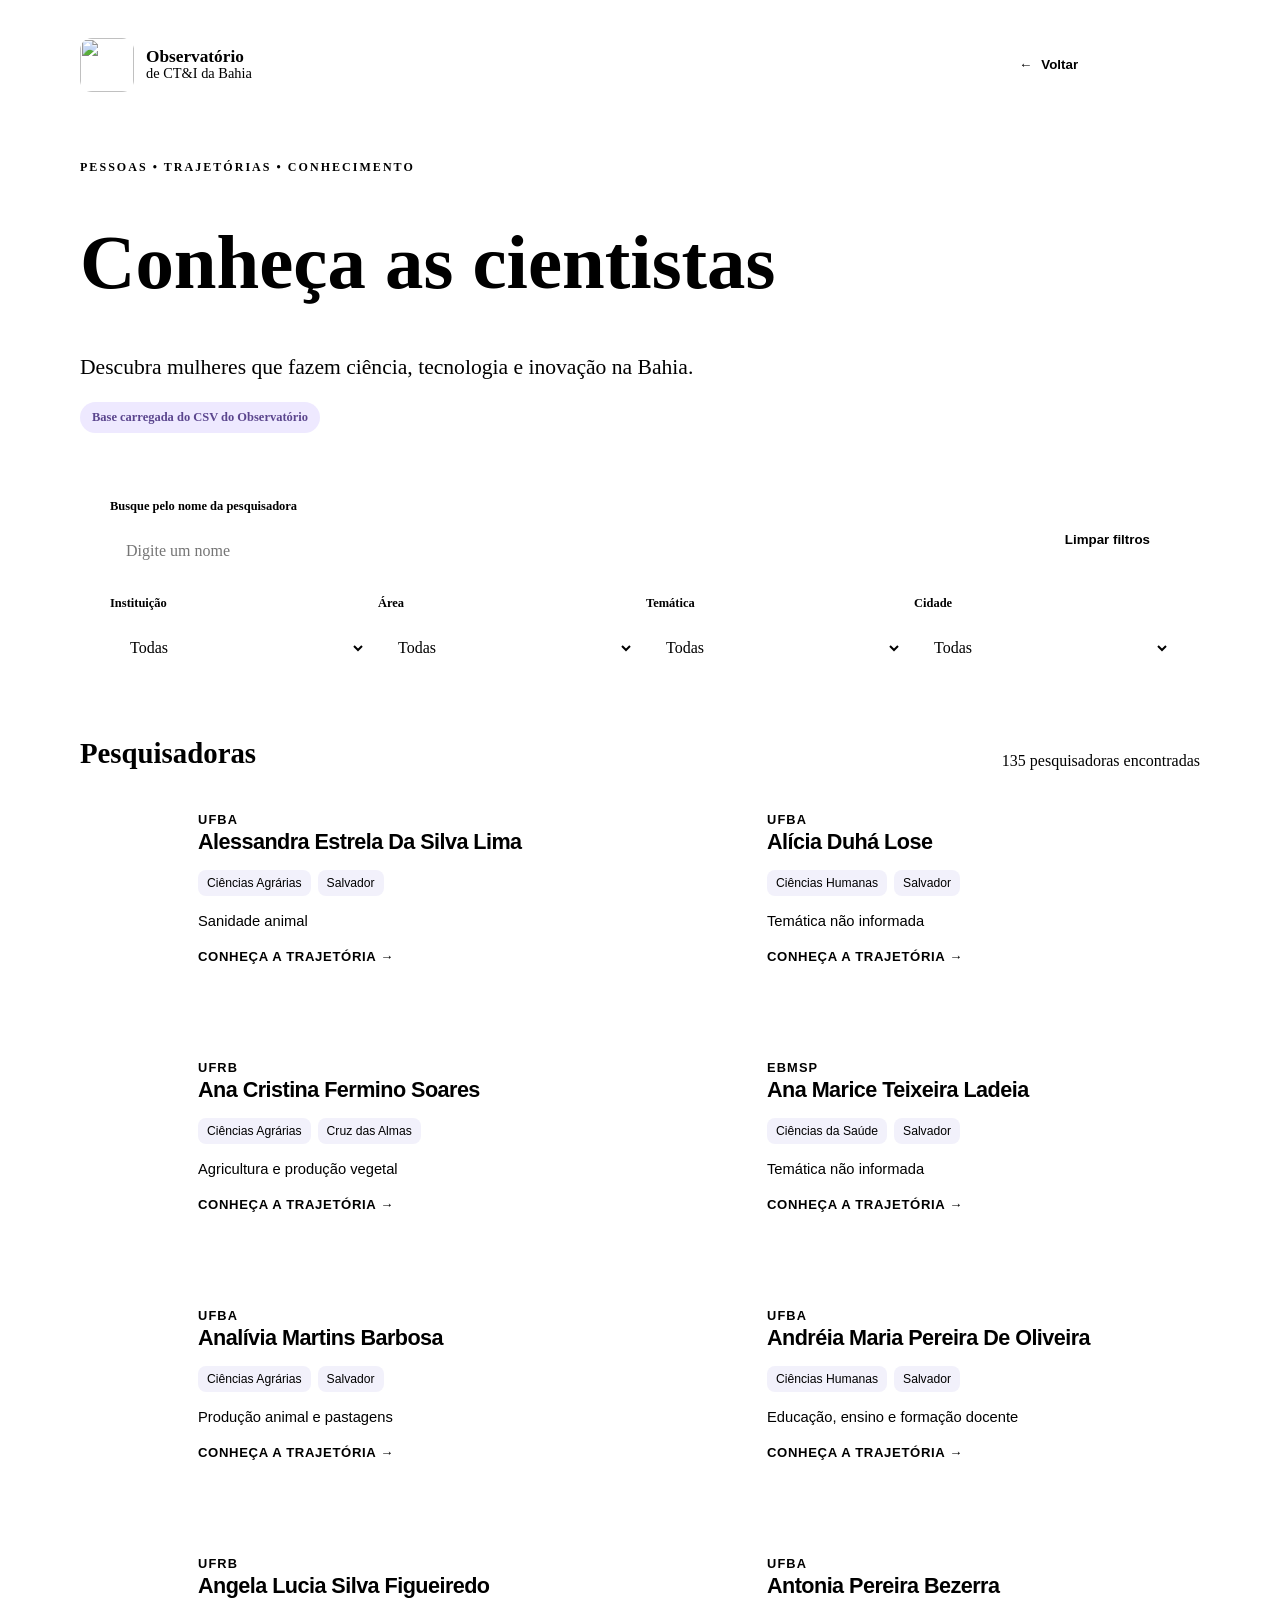
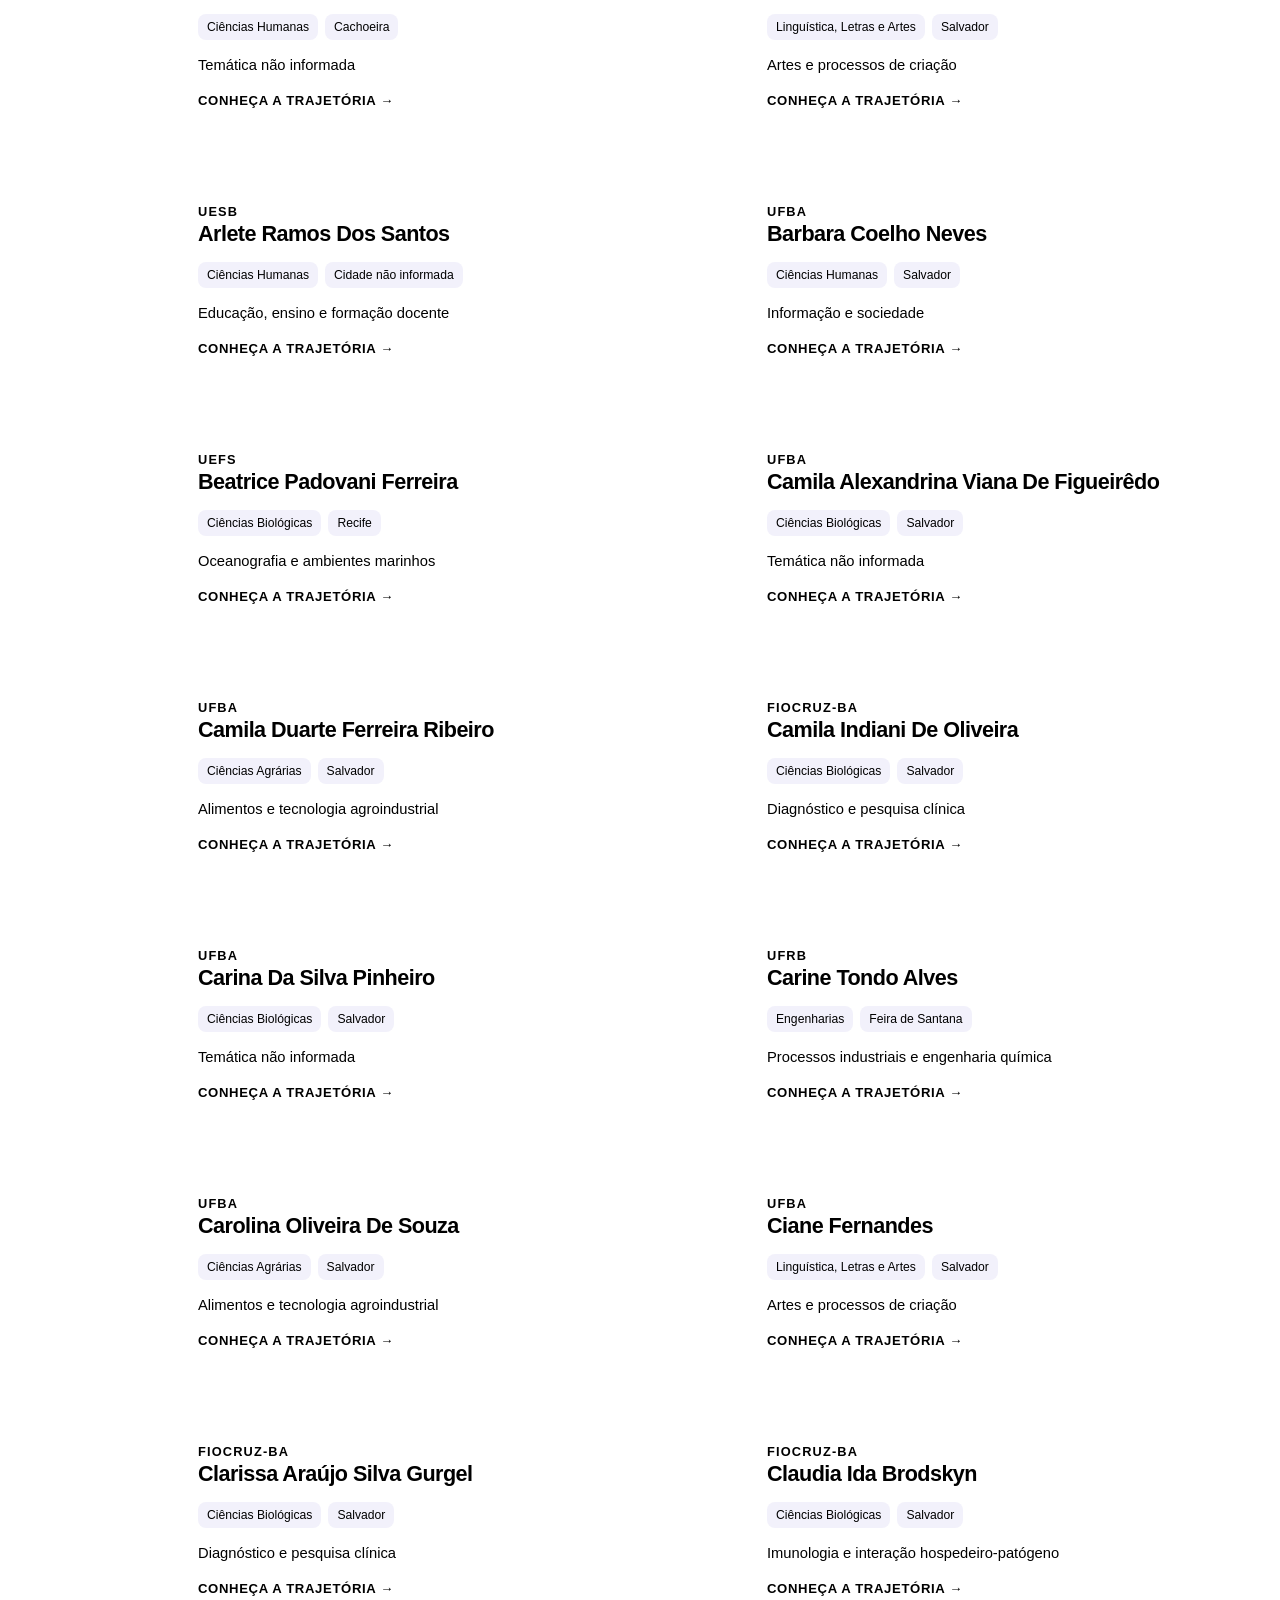
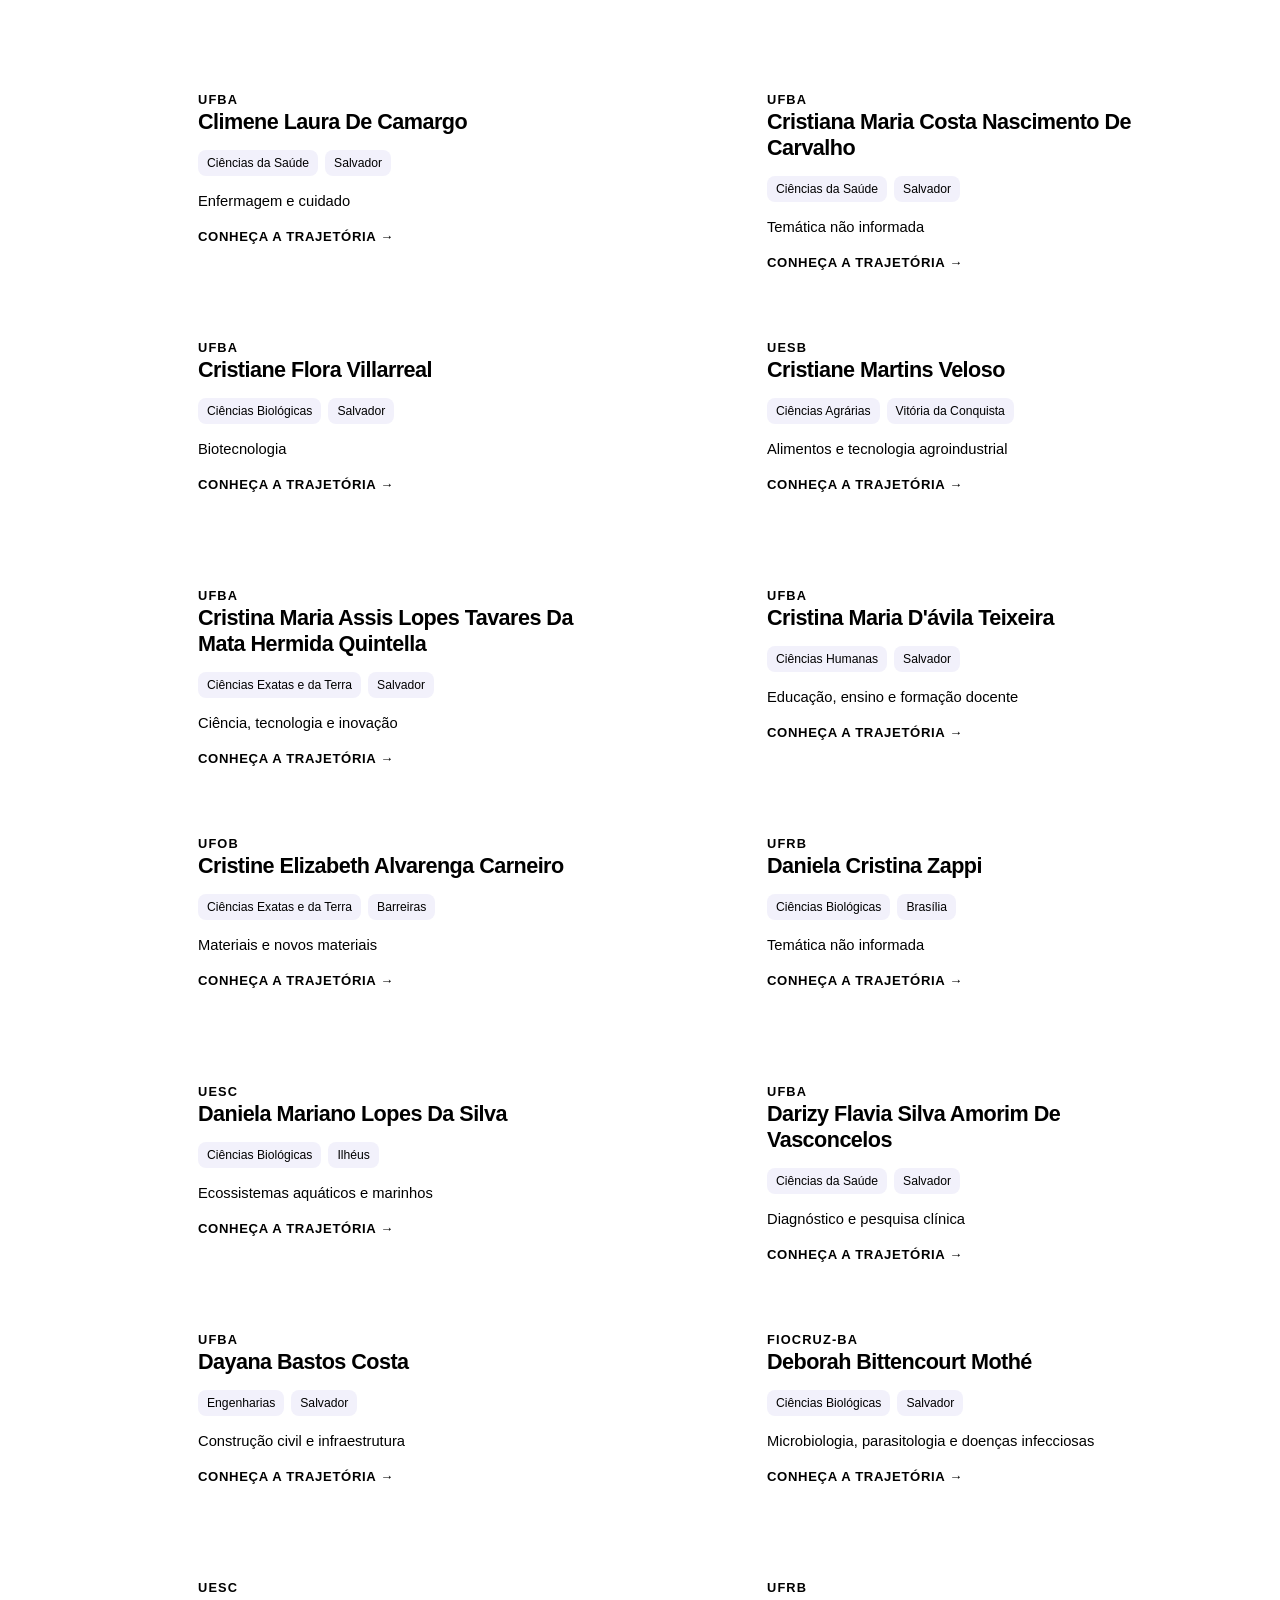
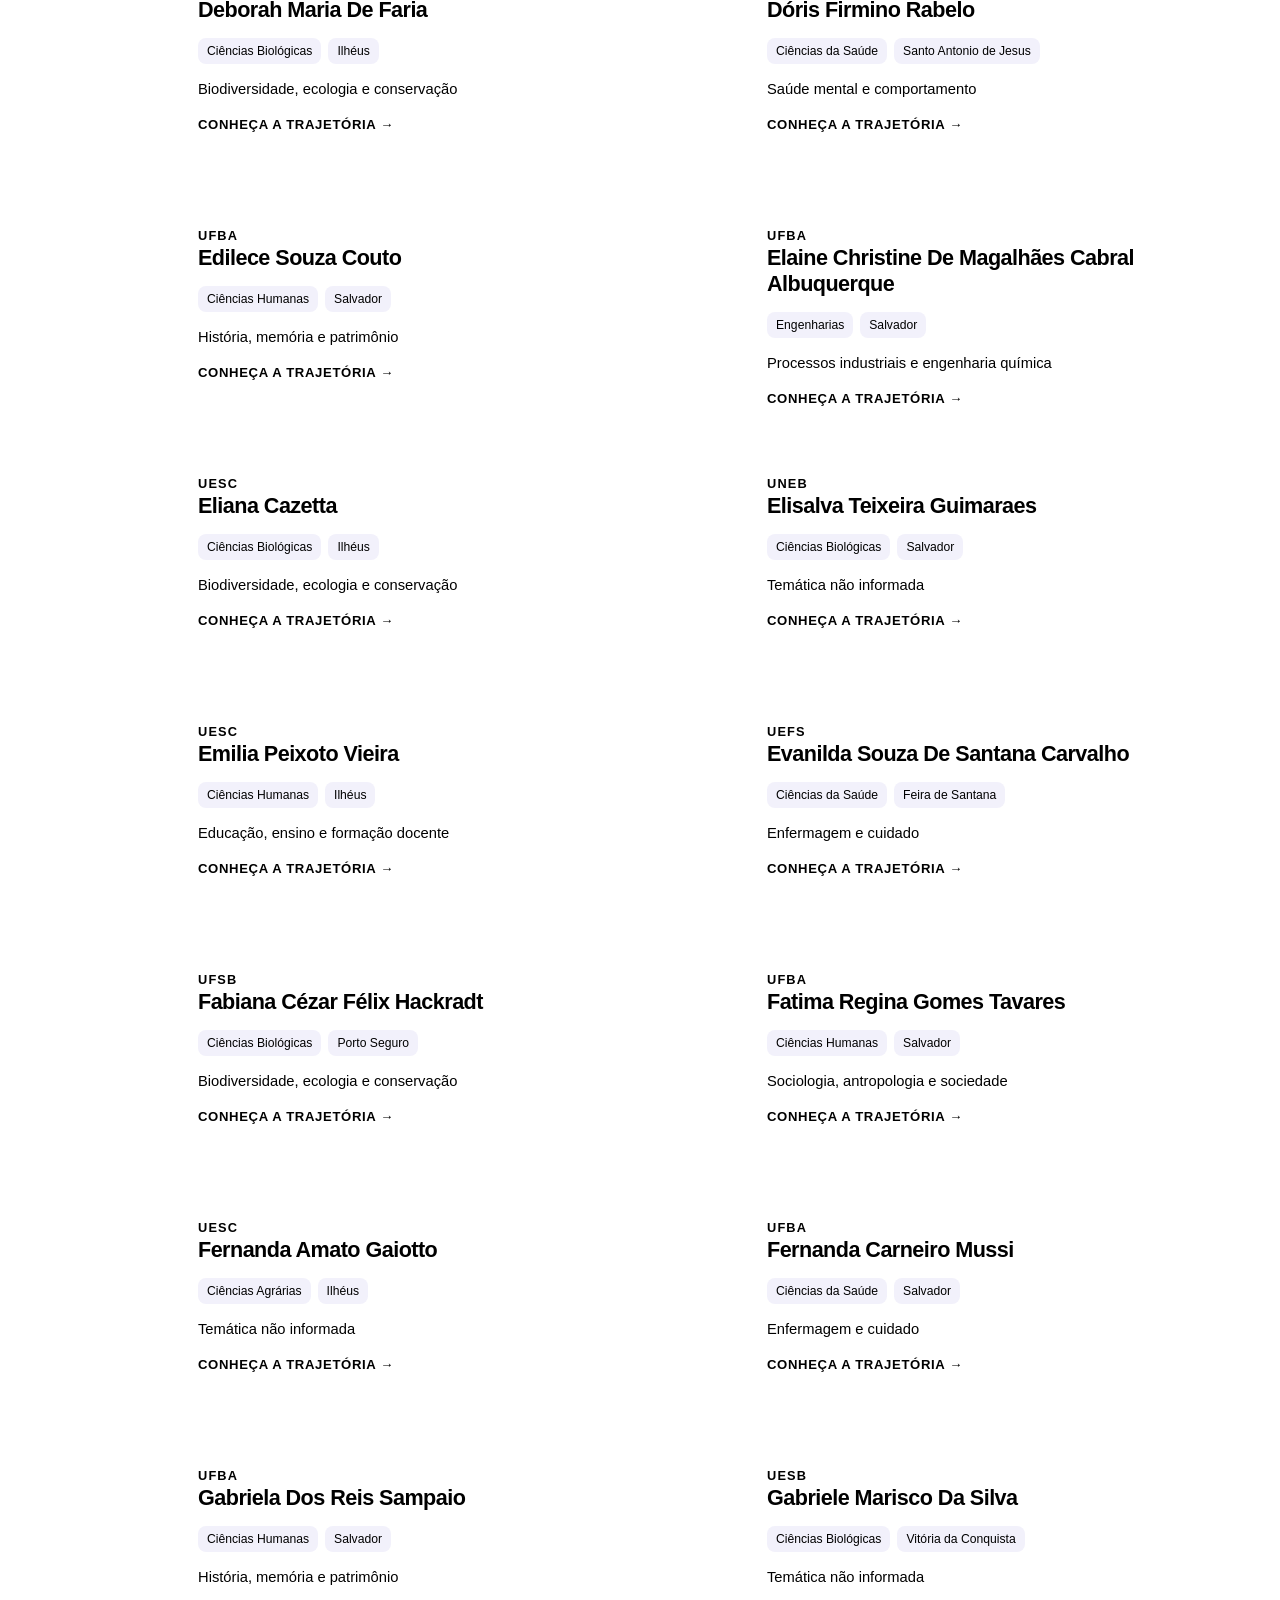
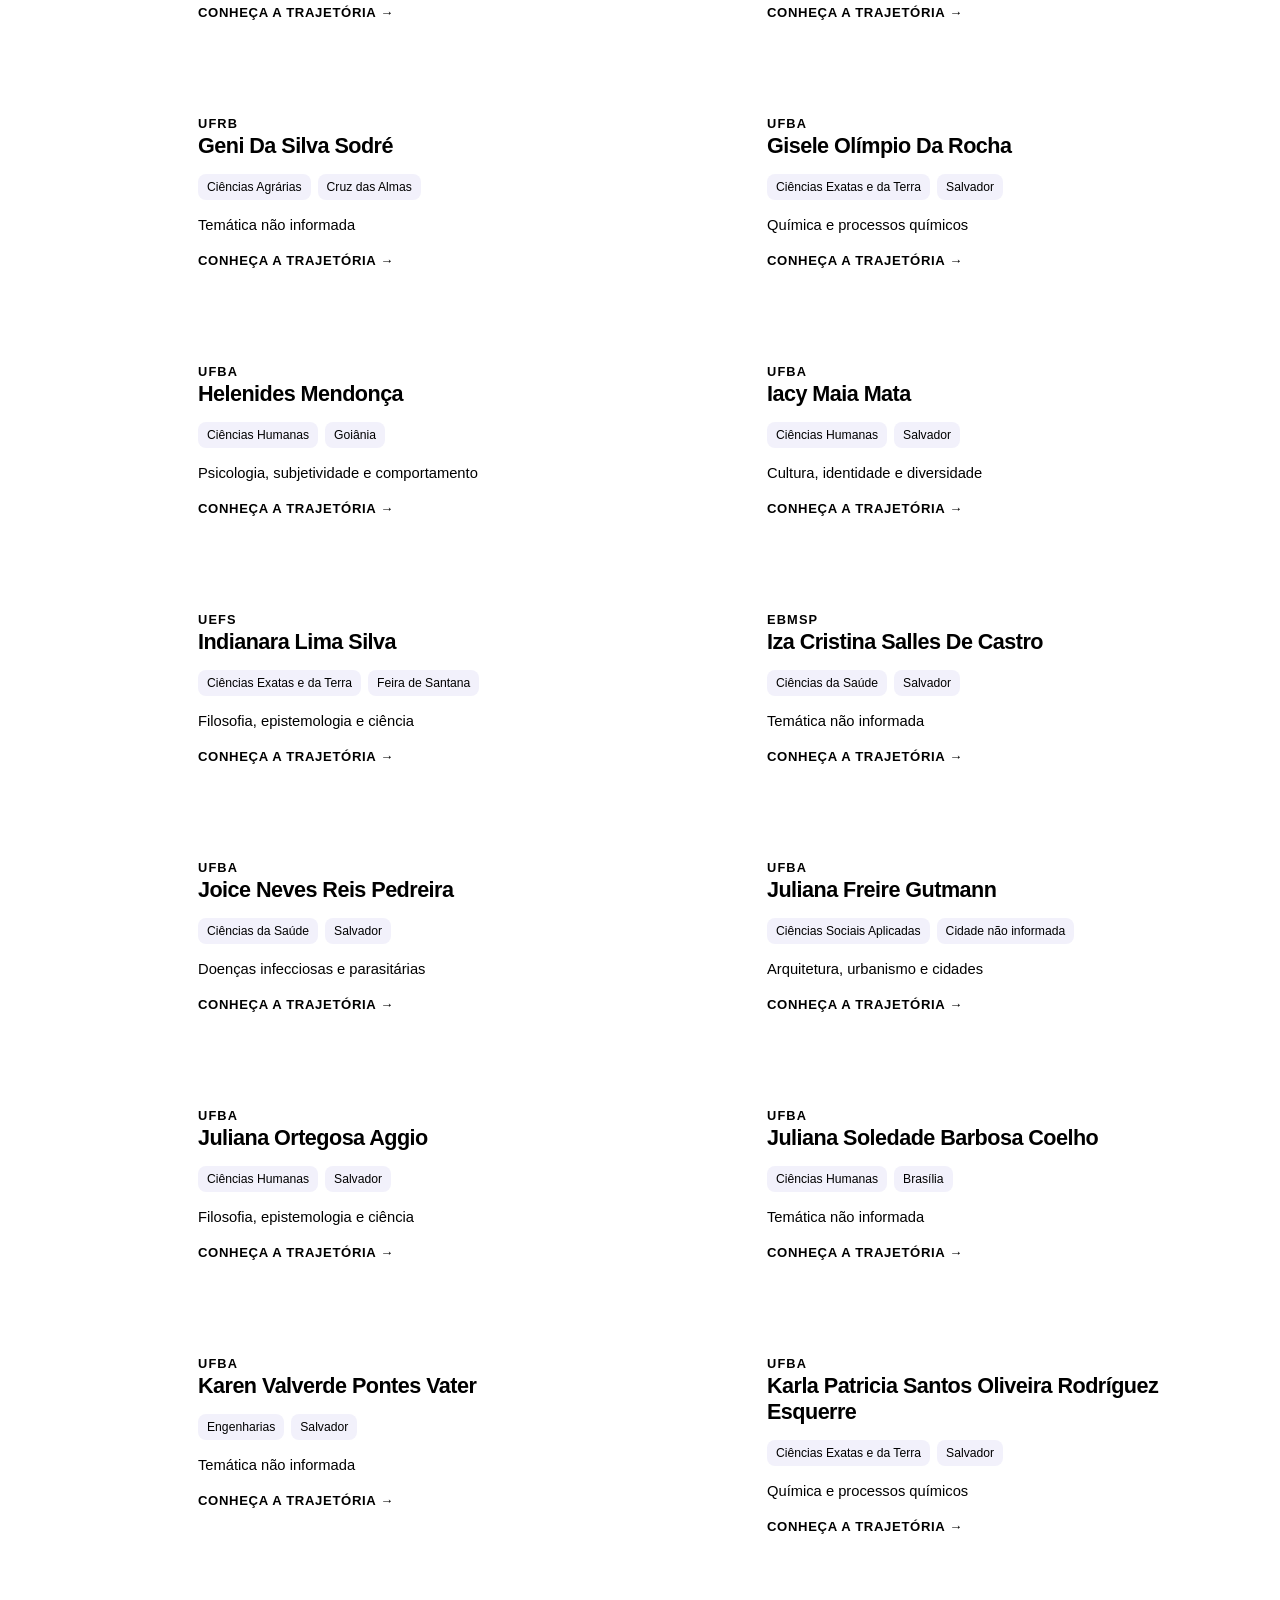
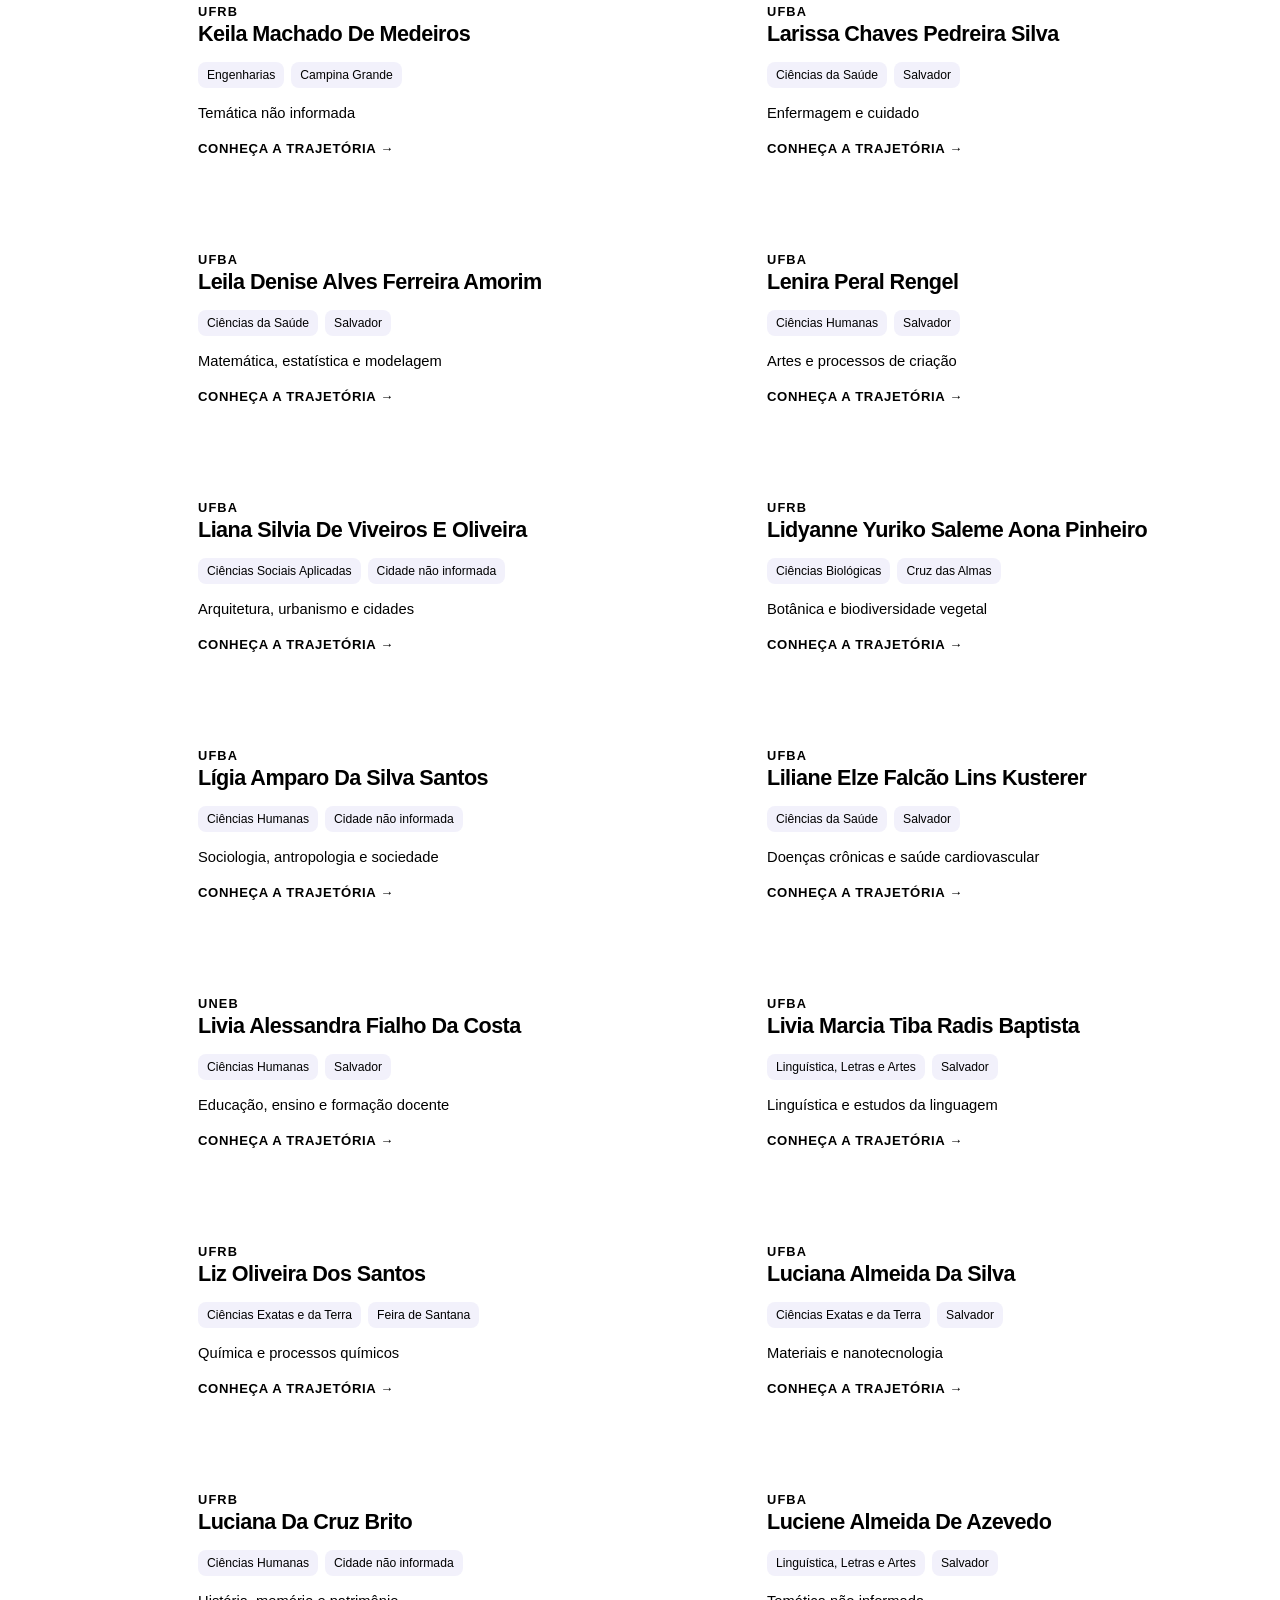
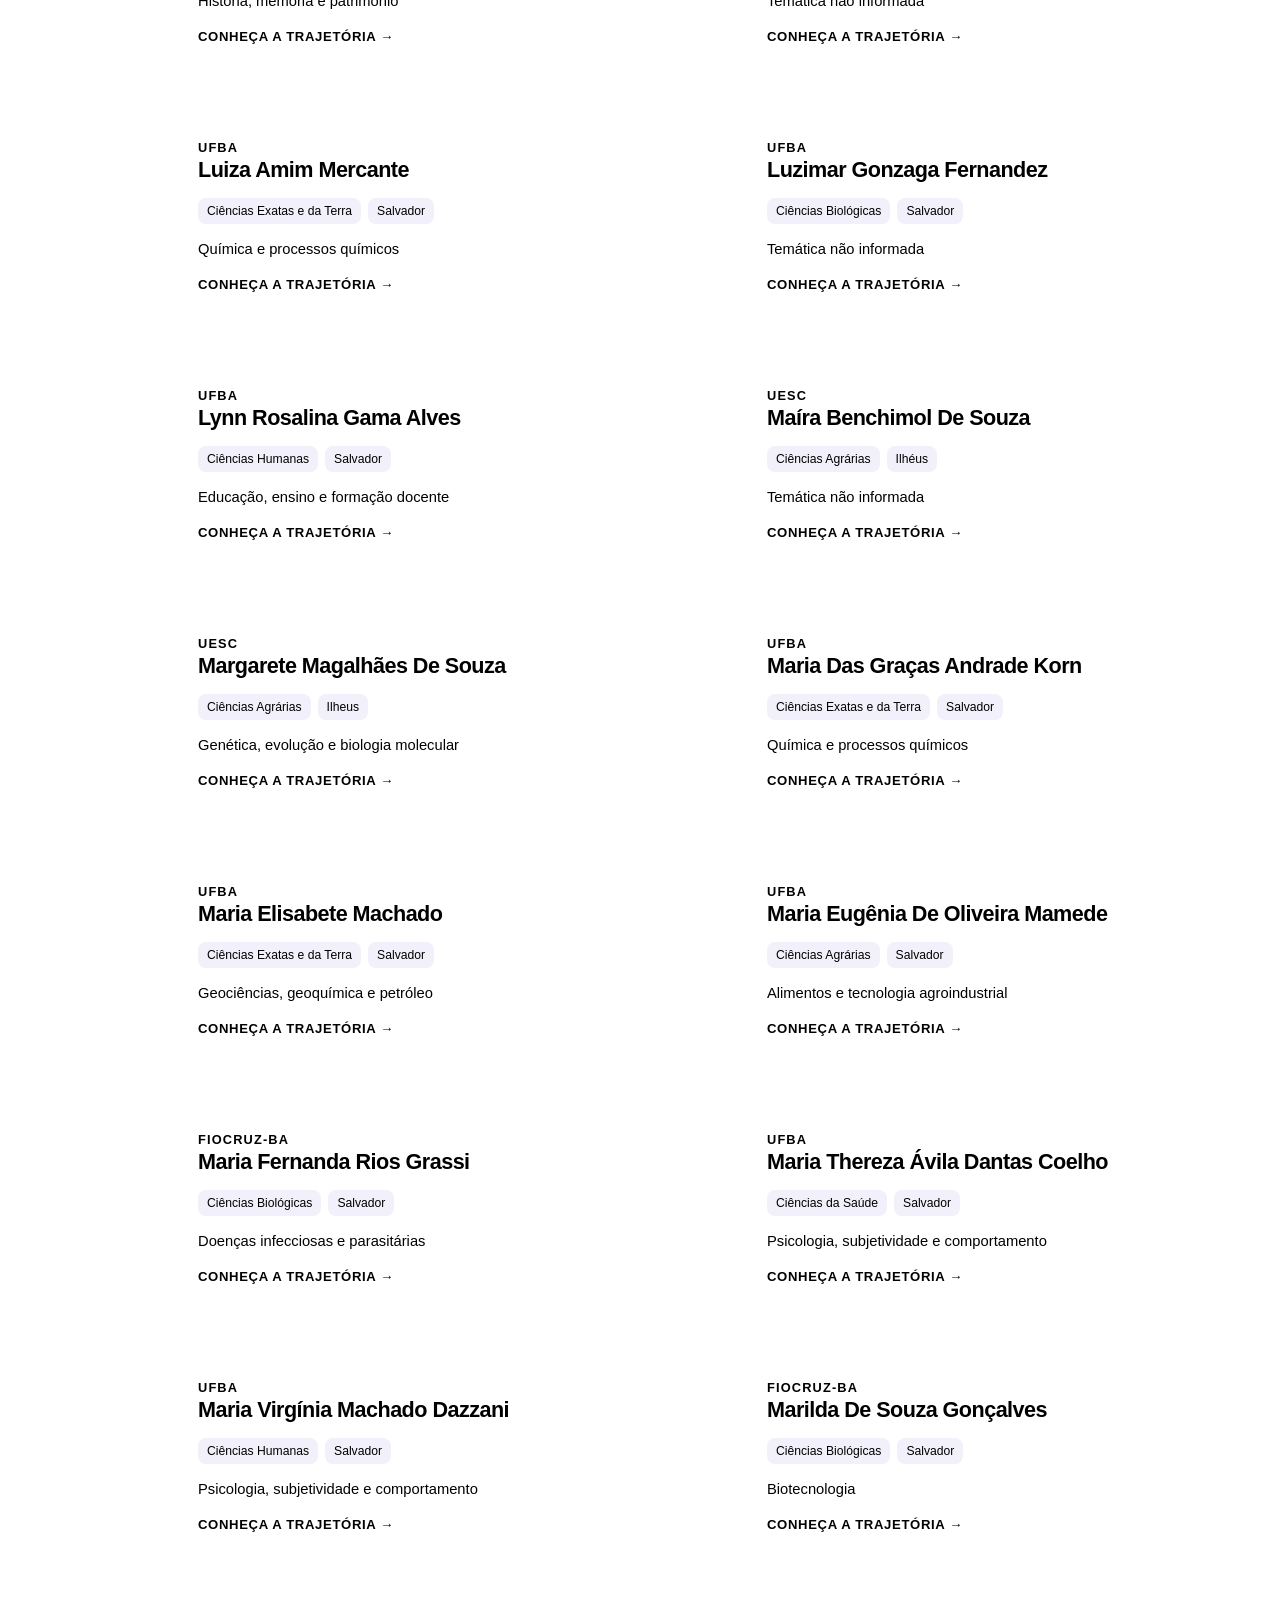
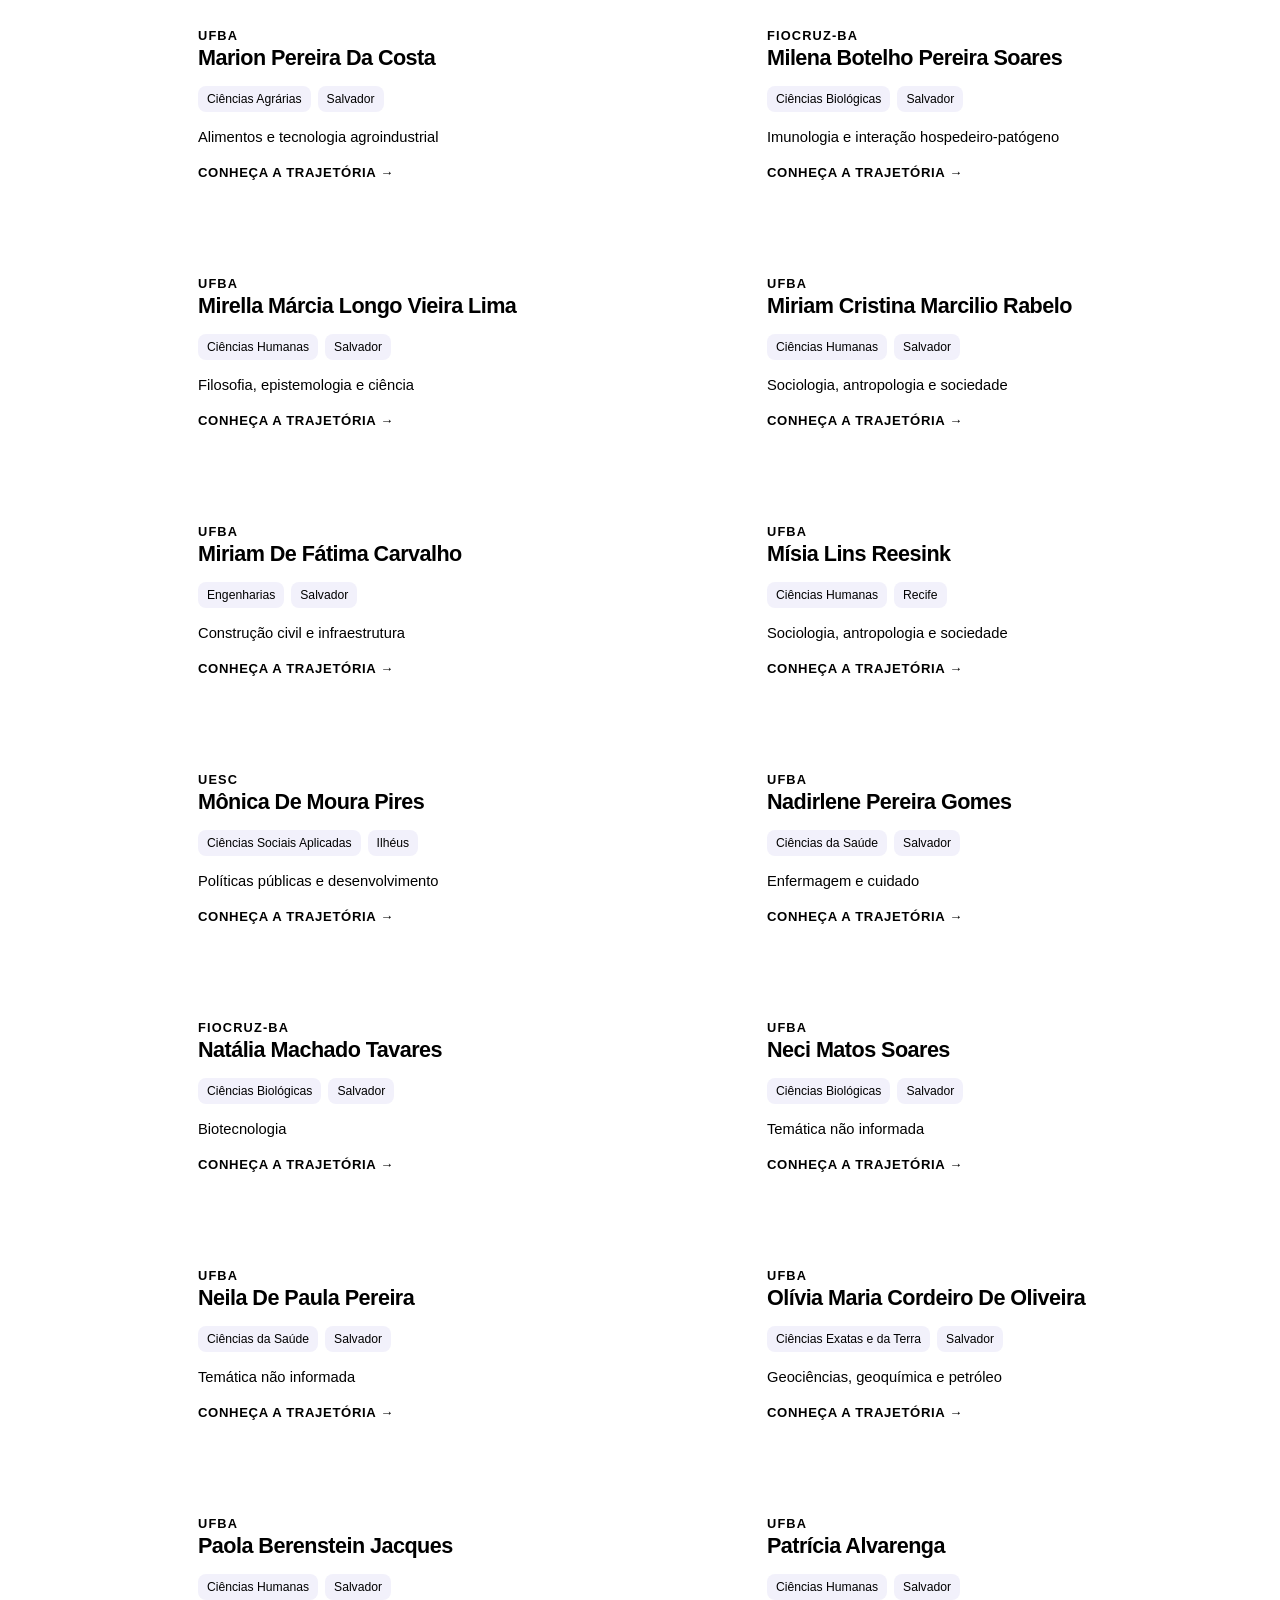
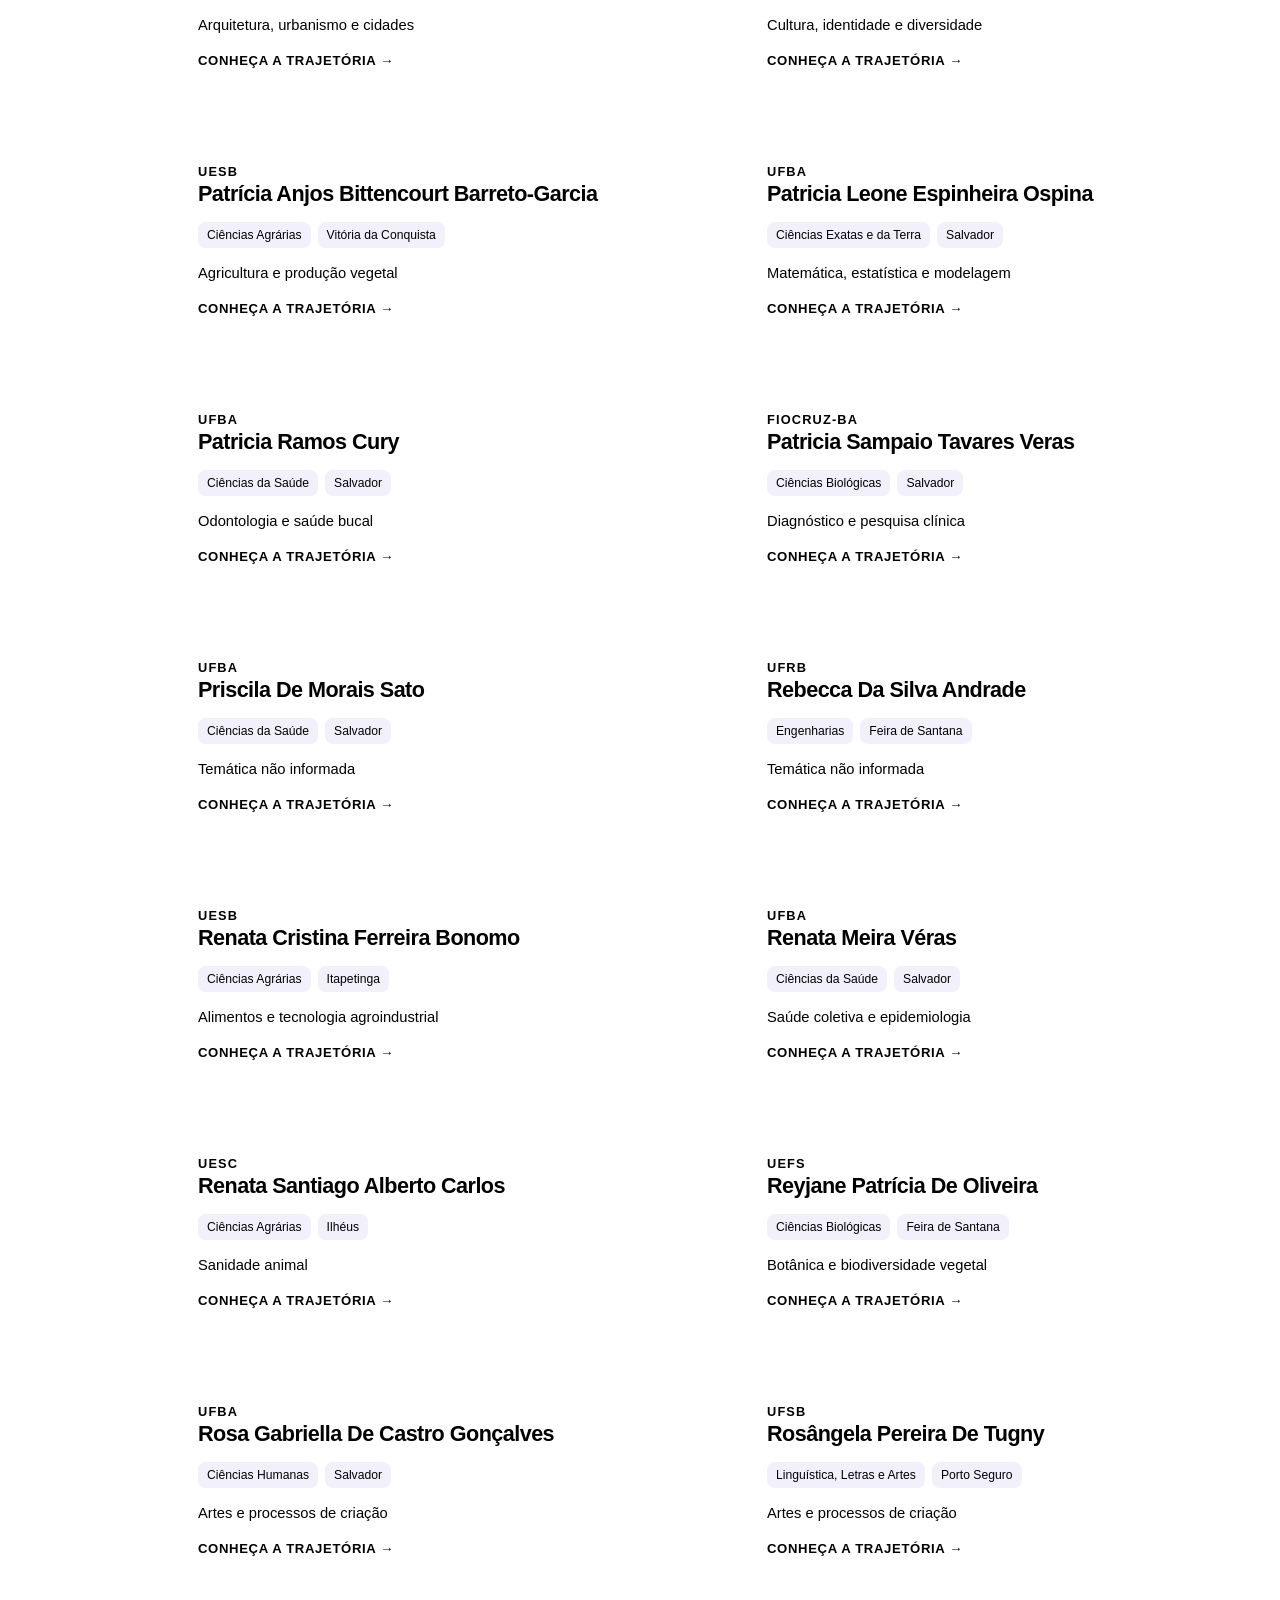
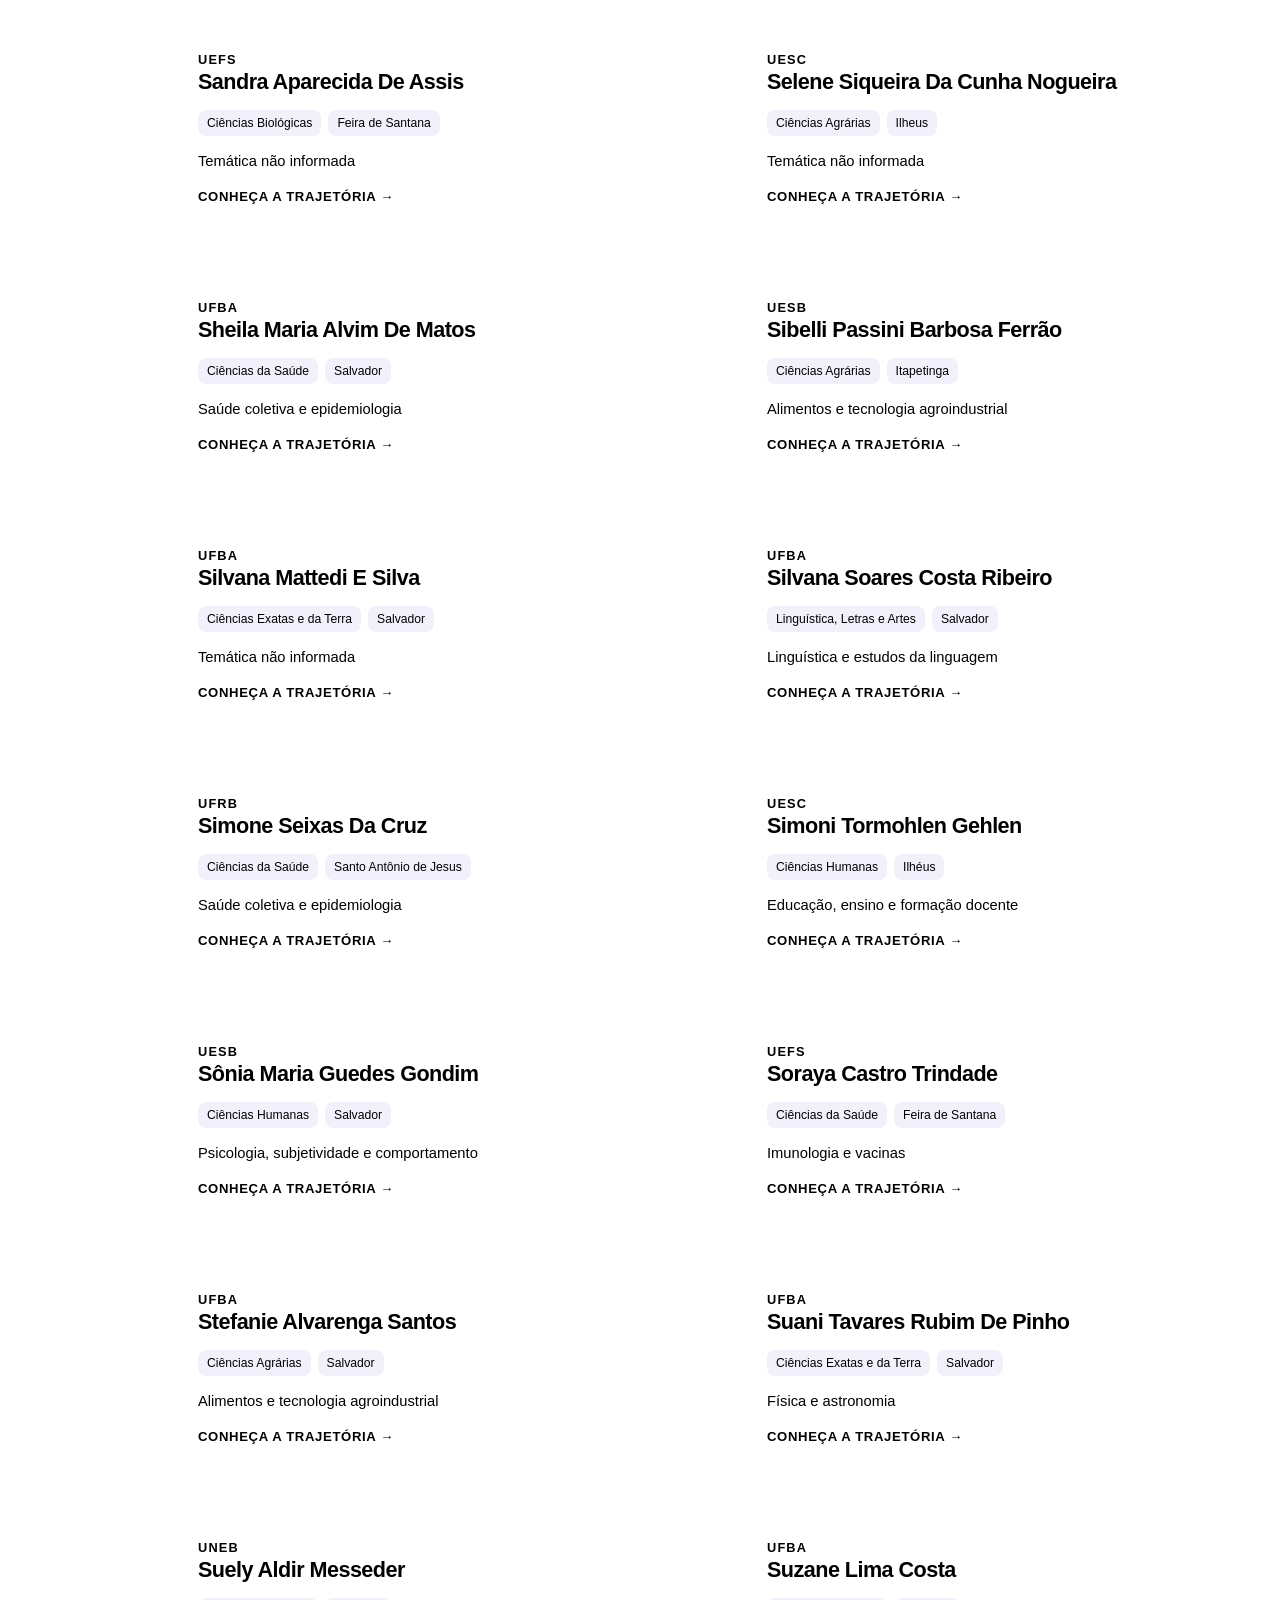
==== cientistas.html @ 3cb7ebd2 "Implementa descoberta dinâmica de cientistas" ====
<!DOCTYPE html>
<html lang="pt-BR">
  <head>
    <meta charset="UTF-8" />
    <meta name="viewport" content="width=device-width, initial-scale=1.0, viewport-fit=cover" />
    <meta name="theme-color" content="#10115f" />
    <link rel="icon" href="data:," />
    <title>Conheça as cientistas • Ciência Delas</title>
    <link rel="stylesheet" href="internal.css" />
    <script src="app.js" defer></script>
  </head>
  <body class="internal-page" data-page="cientistas">
    <main class="internal-shell">
      <nav class="internal-topbar" aria-label="Navegação principal">
        <a class="mini-brand" href="index.html" aria-label="Ciência Delas — início">
          <img src="assets/logo observatório sem texto.jpeg" alt="" />
          <span><strong>Observatório</strong> de CT&amp;I da Bahia</span>
        </a>
        <div class="top-actions">
          <button class="touch-button" type="button" data-back><span aria-hidden="true">←</span><span class="button-label">Voltar</span></button>
          <button class="touch-button touch-button--primary" type="button" data-home><span aria-hidden="true">⌂</span><span class="button-label">Início</span></button>
        </div>
      </nav>

      <header class="page-hero">
        <span class="page-kicker">Pessoas • trajetórias • conhecimento</span>
        <h1 id="listing-title">Conheça as cientistas</h1>
        <p id="listing-subtitle">Descubra mulheres que fazem ciência, tecnologia e inovação na Bahia.</p>
        <span class="data-note" data-source-note>Carregando base do Observatório...</span>
      </header>

      <section class="filter-panel" aria-label="Filtros de pesquisadoras">
        <div class="search-row">
          <div class="field">
            <label for="search">Busque pelo nome da pesquisadora</label>
            <input id="search" type="search" placeholder="Digite um nome" autocomplete="off" />
          </div>
          <button class="touch-button touch-button--text" id="clear-filters" type="button">Limpar filtros</button>
        </div>
        <div class="filter-grid">
          <div class="field"><label for="instituicao">Instituição</label><select id="instituicao"><option value="">Todas</option></select></div>
          <div class="field"><label for="area">Área</label><select id="area"><option value="">Todas</option></select></div>
          <div class="field"><label for="tematica">Temática</label><select id="tematica"><option value="">Todas</option></select></div>
          <div class="field"><label for="cidade">Cidade</label><select id="cidade"><option value="">Todas</option></select></div>
        </div>
      </section>

      <section aria-labelledby="results-title">
        <div class="results-heading"><h2 id="results-title">Pesquisadoras</h2><p id="result-count" aria-live="polite"></p></div>
        <div class="researcher-grid" id="researcher-grid"></div>
      </section>
    </main>
  </body>
</html>
---- internal.css ----
@import url("style.css");

body.internal-page { min-height: 100svh; }

.internal-shell {
  width: min(100%, 1120px);
  min-height: 100svh;
  margin: 0 auto;
  padding: clamp(24px, 3.2vh, 48px) clamp(22px, 5vw, 72px) 60px;
  overflow-x: hidden;
}

.internal-topbar {
  display: flex;
  align-items: center;
  justify-content: space-between;
  gap: 20px;
  padding-bottom: 22px;
  border-bottom: 1px solid var(--line);
}

.mini-brand { display: flex; align-items: center; gap: 12px; color: var(--blue-deep); text-decoration: none; }
.mini-brand img { width: 54px; height: 54px; object-fit: cover; border-radius: 12px; }
.mini-brand span { display: flex; flex-direction: column; font-size: 0.9rem; line-height: 1.08; }
.mini-brand strong { font-size: 1.08rem; }
.top-actions { display: flex; gap: 10px; }

.touch-button {
  min-height: 56px;
  padding: 0 20px;
  display: inline-flex;
  align-items: center;
  justify-content: center;
  gap: 9px;
  color: var(--blue-deep);
  background: rgba(255,255,255,.82);
  border: 1px solid var(--line);
  border-radius: 999px;
  font-weight: 750;
  text-decoration: none;
  cursor: pointer;
  transition: transform .2s ease, box-shadow .2s ease, background .2s ease;
}

.touch-button:hover, .touch-button:focus-visible { background: white; box-shadow: var(--shadow); transform: translateY(-2px); }
.touch-button--primary { color: white; background: linear-gradient(110deg, var(--blue-deep), var(--violet)); border-color: transparent; }
.touch-button--primary:hover, .touch-button--primary:focus-visible { background: linear-gradient(110deg, #17187a, #805fe9); }
.touch-button--text { background: transparent; }

.page-hero { padding: clamp(38px, 5vh, 70px) 0 clamp(28px, 4vh, 52px); }
.page-kicker { display: block; margin-bottom: 12px; color: var(--magenta); font-size: .75rem; font-weight: 850; letter-spacing: .17em; text-transform: uppercase; }
.page-hero h1 { max-width: 900px; font-size: clamp(2.7rem, 6vw, 5.4rem); line-height: .96; }
.page-hero p { max-width: 750px; margin: 20px 0 0; color: var(--ink-soft); font-size: clamp(1.05rem, 2vw, 1.35rem); line-height: 1.5; }
.demo-note, .data-note { display: inline-flex; margin-top: 18px; padding: 8px 12px; color: #5b468e; background: #eee9ff; border-radius: 999px; font-size: .78rem; font-weight: 700; }

.filter-panel {
  margin-bottom: 30px;
  padding: clamp(20px, 3vw, 30px);
  background: rgba(255,255,255,.78);
  border: 1px solid var(--line);
  border-radius: var(--radius);
}

.search-row { display: grid; grid-template-columns: 1fr auto; gap: 12px; }
.field { display: flex; flex-direction: column; gap: 8px; }
.field label { color: var(--blue-deep); font-size: .78rem; font-weight: 800; }
.field input, .field select {
  width: 100%;
  min-height: 58px;
  padding: 0 16px;
  color: var(--ink);
  background: white;
  border: 1px solid var(--line);
  border-radius: 14px;
  font: 600 1rem var(--font);
}
.field input:focus, .field select:focus { outline: 3px solid rgba(116,86,223,.22); border-color: var(--violet); }
.filter-grid { display: grid; grid-template-columns: repeat(4, 1fr); gap: 12px; margin-top: 16px; }

.results-heading { display: flex; align-items: end; justify-content: space-between; gap: 18px; margin: 0 0 18px; }
.results-heading h2 { margin: 0; color: var(--blue-deep); font-size: clamp(1.3rem, 2.4vw, 1.8rem); }
.results-heading p { margin: 0; color: var(--ink-soft); }

.researcher-grid { display: grid; grid-template-columns: repeat(2, minmax(0, 1fr)); gap: 18px; }
.researcher-card {
  position: relative;
  min-height: 230px;
  padding: 24px;
  display: grid;
  grid-template-columns: 76px 1fr;
  gap: 18px;
  color: var(--ink);
  text-align: left;
  background: rgba(255,255,255,.88);
  border: 1px solid var(--line);
  border-radius: var(--radius);
  cursor: pointer;
  transition: transform .24s ease, box-shadow .24s ease, border-color .24s ease;
}
.researcher-card:hover, .researcher-card:focus-visible { transform: translateY(-4px); box-shadow: var(--shadow); border-color: rgba(116,86,223,.4); }
.avatar { width: 76px; height: 76px; display: grid; place-items: center; color: white; background: linear-gradient(145deg, var(--blue), var(--violet) 68%, var(--magenta)); border-radius: 22px; font-size: 1.35rem; font-weight: 800; }
.researcher-card__info { min-width: 0; }
.researcher-card h3 { margin: 2px 0 6px; color: var(--blue-deep); font-size: 1.35rem; letter-spacing: -.025em; }
.researcher-card__institution { color: var(--violet); font-size: .8rem; font-weight: 850; letter-spacing: .09em; }
.researcher-card__meta { display: flex; flex-wrap: wrap; gap: 7px; margin: 15px 0; }
.researcher-card__meta span { padding: 6px 9px; color: var(--ink-soft); background: #f2f1fb; border-radius: 8px; font-size: .76rem; }
.researcher-card__theme { margin: 0 0 18px; color: var(--ink-soft); font-size: .92rem; line-height: 1.4; }
.researcher-card__action { color: var(--blue); font-size: .82rem; font-weight: 800; text-transform: uppercase; letter-spacing: .05em; }
.empty-state { grid-column: 1/-1; padding: 60px 24px; text-align: center; background: rgba(255,255,255,.7); border: 1px solid var(--line); border-radius: var(--radius); }
.empty-state h3 { margin: 0 0 8px; color: var(--blue-deep); }

.chip-row { display: flex; gap: 10px; padding-bottom: 10px; overflow-x: auto; scrollbar-width: thin; }
.chip { min-height: 52px; padding: 0 18px; flex: 0 0 auto; color: var(--ink-soft); background: white; border: 1px solid var(--line); border-radius: 999px; font-weight: 700; cursor: pointer; }
.chip.is-active { color: white; background: var(--blue-deep); border-color: var(--blue-deep); }

.theme-grid, .territory-grid { display: grid; grid-template-columns: repeat(2, minmax(0,1fr)); gap: 18px; margin-top: 25px; }
.explore-card { min-height: 220px; padding: 26px; display: flex; flex-direction: column; align-items: flex-start; color: var(--ink); text-align: left; background: white; border: 1px solid var(--line); border-radius: var(--radius); cursor: pointer; transition: .24s ease; }
.explore-card:hover, .explore-card:focus-visible { transform: translateY(-4px); box-shadow: var(--shadow); }
.explore-card__icon { width: 52px; height: 52px; display: grid; place-items: center; color: var(--violet); background: #f0edff; border-radius: 15px; font-size: 1.45rem; }
.explore-card h3 { margin: 18px 0 8px; color: var(--blue-deep); font-size: 1.25rem; line-height: 1.18; }
.explore-card p { margin: 0; color: var(--ink-soft); line-height: 1.4; }
.explore-card__footer { width: 100%; margin-top: auto; padding-top: 20px; display: flex; justify-content: space-between; color: var(--blue); font-size: .82rem; font-weight: 800; text-transform: uppercase; }

.mode-switch { display: inline-flex; gap: 6px; padding: 6px; background: #ecebf6; border-radius: 999px; }
.mode-switch button { min-height: 52px; padding: 0 22px; color: var(--ink-soft); background: transparent; border: 0; border-radius: 999px; font-weight: 800; cursor: pointer; }
.mode-switch button.is-active { color: white; background: var(--blue-deep); }
.map-placeholder { position: relative; min-height: 320px; margin-top: 32px; padding: 34px; display: flex; flex-direction: column; justify-content: flex-end; overflow: hidden; color: white; background: linear-gradient(135deg, var(--blue-deep), #4d329d); border-radius: 28px; }
.map-placeholder::after { content: "BA"; position: absolute; top: 3%; right: 5%; color: rgba(255,255,255,.09); font-size: 13rem; font-weight: 900; }
.map-placeholder h2 { position: relative; z-index: 1; margin: 0 0 8px; font-size: clamp(1.8rem,4vw,3rem); }
.map-placeholder p { position: relative; z-index: 1; max-width: 500px; margin: 0; color: rgba(255,255,255,.7); }

.indicator-grid { display: grid; grid-template-columns: repeat(4,1fr); gap: 14px; }
.indicator { min-height: 150px; padding: 22px; display: flex; flex-direction: column; justify-content: space-between; background: white; border: 1px solid var(--line); border-radius: 20px; }
.indicator strong { color: var(--blue-deep); font-size: clamp(2.2rem,5vw,3.8rem); line-height: 1; letter-spacing: -.06em; }
.indicator span { color: var(--ink-soft); font-weight: 750; }
.profile-head { display: grid; grid-template-columns: 190px 1fr; gap: clamp(28px,5vw,60px); align-items: center; padding: 48px 0; border-bottom: 1px solid var(--line); }
.profile-avatar { width: 190px; height: 190px; display: grid; place-items: center; color: white; background: linear-gradient(145deg,var(--blue),var(--violet) 65%,var(--magenta)); border-radius: 42px; font-size: 3.2rem; font-weight: 850; box-shadow: var(--shadow); }
.profile-head h1 { margin: 8px 0 14px; font-size: clamp(2.8rem,6vw,5rem); }
.profile-head__institution { color: var(--violet); font-weight: 800; }
.profile-meta { display: flex; flex-wrap: wrap; gap: 9px; }
.profile-meta span { padding: 8px 12px; background: white; border: 1px solid var(--line); border-radius: 999px; color: var(--ink-soft); }
.profile-section { padding: 38px 0; border-bottom: 1px solid var(--line); }
.profile-section h2 { margin: 0 0 22px; color: var(--blue-deep); font-size: clamp(1.5rem,3vw,2.1rem); }
.research-tags { display: grid; grid-template-columns: repeat(2,1fr); gap: 14px; }
.research-tag { padding: 22px; background: white; border: 1px solid var(--line); border-radius: 18px; }
.research-tag span { display: block; margin-bottom: 8px; color: var(--magenta); font-size: .72rem; font-weight: 850; letter-spacing: .12em; }
.research-tag strong { color: var(--blue-deep); font-size: 1.08rem; }
.trajectory { max-width: 820px; margin: 0; color: var(--ink-soft); font-size: 1.15rem; line-height: 1.7; }
.profile-indicators { display: grid; grid-template-columns: repeat(3,1fr); gap: 14px; }
.profile-actions { display: flex; flex-wrap: wrap; gap: 12px; padding-top: 34px; }

.profile-status {
  min-height: 24px;
  margin-top: 18px;
  color: var(--ink-soft);
  font-size: .84rem;
  font-weight: 650;
}

.profile-status.is-complete {
  position: absolute;
  width: 1px;
  height: 1px;
  margin: -1px;
  padding: 0;
  overflow: hidden;
  clip: rect(0 0 0 0);
  white-space: nowrap;
}

.touch-button svg {
  width: 21px;
  height: 21px;
  flex: 0 0 auto;
  fill: none;
  stroke: currentColor;
  stroke-width: 1.8;
  stroke-linecap: round;
  stroke-linejoin: round;
}

.discovery-profile { padding-top: clamp(22px, 4vh, 42px); }

.discovery-infographic {
  position: relative;
  isolation: isolate;
  display: grid;
  grid-template-columns: minmax(270px, .82fr) minmax(0, 1.18fr);
  gap: clamp(18px, 2.6vw, 30px);
  overflow: hidden;
  padding: clamp(20px, 3.8vw, 42px);
  background:
    linear-gradient(150deg, rgba(255,255,255,.96), rgba(247,247,255,.9) 54%, rgba(238,241,252,.94)),
    radial-gradient(circle at 85% 12%, rgba(214,43,139,.14), transparent 20rem);
  border: 1px solid rgba(255,255,255,.9);
  border-radius: 32px;
  box-shadow: 0 28px 72px rgba(32, 27, 101, .12);
}

.discovery-infographic::after {
  content: "";
  position: absolute;
  z-index: -1;
  right: -8%;
  bottom: -18%;
  width: 64%;
  height: 30%;
  background: linear-gradient(100deg, var(--violet), var(--magenta));
  opacity: .16;
  border-radius: 55% 45% 0 0;
  transform: rotate(-5deg);
}

.discovery-network {
  position: absolute;
  z-index: -1;
  width: 280px;
  height: 150px;
  opacity: .2;
  background:
    radial-gradient(circle at 12% 65%, var(--violet) 0 5px, transparent 6px),
    radial-gradient(circle at 42% 30%, var(--lilac) 0 7px, transparent 8px),
    radial-gradient(circle at 72% 55%, var(--magenta) 0 5px, transparent 6px),
    linear-gradient(25deg, transparent 0 31%, rgba(116,86,223,.8) 31.5% 32%, transparent 32.5%),
    linear-gradient(155deg, transparent 0 42%, rgba(219,41,139,.7) 42.5% 43%, transparent 43.5%);
}

.discovery-network--top { top: 20px; right: 24px; }
.discovery-network--bottom { left: 44%; bottom: 8px; transform: rotate(180deg); }

.discovery-portrait-panel {
  position: relative;
  align-self: start;
  min-width: 0;
  display: flex;
  flex-direction: column;
}

.discovery-photo {
  position: relative;
  min-height: clamp(330px, 45vw, 560px);
  overflow: hidden;
  background: linear-gradient(145deg, #dfe6fb, #f2f4ff);
  border: 3px solid white;
  border-radius: 24px;
  box-shadow: 0 18px 45px rgba(32, 27, 101, .1);
}

.discovery-photo img {
  width: 100%;
  height: 100%;
  min-height: inherit;
  display: block;
  object-fit: cover;
}

.discovery-photo__placeholder {
  height: 100%;
  min-height: inherit;
  display: grid;
  place-items: center;
  color: rgba(16,17,95,.5);
  background:
    linear-gradient(135deg, rgba(116,86,223,.12), rgba(255,255,255,.35)),
    radial-gradient(circle at 50% 38%, rgba(16,17,95,.15) 0 16%, transparent 16.5%),
    radial-gradient(ellipse at 50% 87%, rgba(16,17,95,.16) 0 35%, transparent 35.5%);
}

.discovery-photo__placeholder span {
  width: clamp(120px, 18vw, 190px);
  height: clamp(120px, 18vw, 190px);
  display: grid;
  place-items: center;
  color: white;
  background: linear-gradient(145deg, var(--blue), var(--violet) 64%, var(--magenta));
  border-radius: 50%;
  font-size: clamp(2.2rem, 5vw, 4rem);
  font-weight: 900;
  box-shadow: 0 24px 54px rgba(65, 46, 160, .22);
}

.discovery-photo-badge {
  position: absolute;
  left: clamp(14px, 2.4vw, 28px);
  bottom: clamp(14px, 2.4vw, 28px);
  width: min(78%, 310px);
  padding: 18px 22px;
  color: white;
  background: linear-gradient(105deg, var(--violet), var(--magenta));
  border-radius: 18px;
  font-size: clamp(1.2rem, 2.8vw, 1.95rem);
  font-weight: 850;
  line-height: 1.02;
  box-shadow: 0 18px 36px rgba(116, 86, 223, .22);
}

.discovery-main-panel {
  min-width: 0;
  display: flex;
  flex-direction: column;
  gap: clamp(14px, 1.7vw, 20px);
}

.discovery-kicker {
  color: var(--magenta);
  font-size: .72rem;
  font-weight: 900;
  letter-spacing: .17em;
  text-transform: uppercase;
}

.discovery-main-panel h1 {
  max-width: 100%;
  color: var(--blue-deep);
  font-size: clamp(2.35rem, 5vw, 5.1rem);
  line-height: .95;
  overflow-wrap: anywhere;
}

.discovery-fact-grid,
.discovery-stat-grid {
  display: grid;
  grid-template-columns: repeat(2, minmax(0, 1fr));
  gap: 13px;
}

.discovery-stat-grid { grid-template-columns: repeat(3, minmax(0, 1fr)); }

.discovery-fact,
.discovery-story-row,
.discovery-stat {
  min-width: 0;
  background: rgba(255,255,255,.74);
  border: 2px solid rgba(255,255,255,.9);
  border-radius: 17px;
  box-shadow: 0 12px 26px rgba(32, 27, 101, .06);
}

.discovery-fact {
  min-height: 96px;
  padding: 16px;
  display: grid;
  grid-template-columns: 52px 1fr;
  align-items: center;
  gap: 14px;
}

.discovery-icon {
  width: 52px;
  height: 52px;
  display: grid;
  place-items: center;
  color: var(--blue-deep);
  background: rgba(116,86,223,.1);
  border-radius: 14px;
  flex: 0 0 auto;
}

.discovery-icon svg {
  width: 31px;
  height: 31px;
  fill: none;
  stroke: currentColor;
  stroke-width: 1.8;
  stroke-linecap: round;
  stroke-linejoin: round;
}

.discovery-fact span,
.discovery-story-row span,
.discovery-stat span {
  display: block;
  color: var(--blue-deep);
  font-size: .86rem;
  font-weight: 850;
}

.discovery-fact strong {
  display: block;
  margin-top: 6px;
  color: var(--ink);
  font-size: 1.02rem;
  line-height: 1.25;
  overflow-wrap: anywhere;
}

.discovery-story-stack {
  display: flex;
  flex-direction: column;
  gap: 13px;
}

.discovery-story-row {
  min-height: 92px;
  padding: 16px 18px;
  display: grid;
  grid-template-columns: 52px 1fr;
  gap: 15px;
  align-items: center;
}

.discovery-story-row p {
  margin: 5px 0 0;
  color: var(--ink-soft);
  line-height: 1.48;
  overflow-wrap: anywhere;
}

.discovery-stat {
  min-height: 132px;
  padding: 15px;
  display: flex;
  flex-direction: column;
  gap: 8px;
}

.discovery-stat .discovery-icon {
  width: 44px;
  height: 44px;
}

.discovery-stat .discovery-icon svg {
  width: 27px;
  height: 27px;
}

.discovery-stat strong {
  margin-top: auto;
  color: var(--blue-deep);
  font-size: clamp(1.7rem, 3.2vw, 2.8rem);
  line-height: .95;
}

.discovery-actions {
  display: flex;
  flex-wrap: wrap;
  gap: 10px;
  padding-top: 3px;
}

.discovery-impact-post,
.discovery-future-card {
  min-width: 0;
  background: rgba(255,255,255,.72);
  border: 2px solid rgba(255,255,255,.88);
  border-radius: 22px;
  box-shadow: 0 14px 34px rgba(32, 27, 101, .07);
}

.discovery-impact-post {
  grid-column: 1 / 2;
  padding: clamp(18px, 3vw, 28px);
  display: grid;
  grid-template-columns: 56px 1fr;
  gap: 15px;
  align-items: start;
  background:
    linear-gradient(140deg, rgba(255,255,255,.86), rgba(255,235,249,.72)),
    linear-gradient(45deg, rgba(116,86,223,.2), transparent 38%);
}

.discovery-impact-post span:not(.discovery-icon) {
  display: block;
  color: var(--magenta);
  font-size: .74rem;
  font-weight: 900;
  letter-spacing: .12em;
  text-transform: uppercase;
}

.discovery-impact-post p {
  margin: 8px 0 0;
  color: var(--blue-deep);
  font-size: clamp(1.12rem, 2.2vw, 1.6rem);
  font-weight: 850;
  line-height: 1.22;
  overflow-wrap: anywhere;
}

.discovery-future-card {
  grid-column: 2 / 3;
  display: flex;
  align-items: center;
  padding: clamp(18px, 3vw, 28px);
}

.discovery-future-card p {
  margin: 0;
  color: var(--blue-deep);
  font-size: clamp(1.55rem, 3.2vw, 2.45rem);
  font-weight: 900;
  line-height: 1.04;
}

.discovery-future-card strong {
  color: transparent;
  background: linear-gradient(110deg, var(--violet), var(--magenta));
  background-clip: text;
  -webkit-background-clip: text;
}

.randomizing { position: fixed; z-index: 80; inset: 0; display: grid; place-items: center; color: white; background: rgba(16,17,95,.96); opacity: 0; visibility: hidden; transition: .25s ease; }
.randomizing.is-visible { opacity: 1; visibility: visible; }
.randomizing div { text-align: center; }
.randomizing span { display: block; font-size: 4rem; animation: random-pulse .55s ease infinite alternate; }
.randomizing strong { display: block; margin-top: 15px; font-size: 1.3rem; }

/* Ciência em números — infográfico interativo */
.numbers-shell { overflow: clip; }
.numbers-page .internal-topbar {
  position: sticky;
  z-index: 20;
  top: 12px;
  padding: 12px 14px;
  background: rgba(241, 246, 250, .88);
  border: 1px solid rgba(35, 32, 99, .1);
  border-radius: 18px;
  box-shadow: 0 12px 34px rgba(25, 24, 87, .06);
  backdrop-filter: blur(18px);
}

.numbers-hero { padding: clamp(60px, 8vh, 110px) 0 clamp(70px, 9vh, 125px); }
.numbers-hero h1 { margin: 0; max-width: 890px; font-size: clamp(3.5rem, 8vw, 7rem); line-height: .88; }
.numbers-hero__lead { max-width: 760px; margin: 30px 0 0; color: var(--ink); font-size: clamp(1.25rem, 2.4vw, 1.65rem); font-weight: 650; line-height: 1.4; }
.numbers-hero__context { max-width: 680px; margin: 16px 0 0; color: var(--ink-soft); font-size: 1rem; line-height: 1.55; }
.data-status { min-height: 58px; width: max-content; max-width: 100%; margin-top: 28px; padding: 0 18px; display: flex; align-items: center; gap: 11px; color: var(--violet); background: white; border: 1px solid var(--line); border-radius: 999px; font-weight: 750; }
.data-status__pulse { width: 10px; height: 10px; background: var(--magenta); border-radius: 50%; animation: data-pulse 1s ease infinite alternate; }
.data-status.is-error { width: min(100%, 680px); padding: 18px 22px; flex-direction: column; align-items: flex-start; color: #8a235f; border-radius: 16px; }
.data-status.is-error span { color: var(--ink-soft); font-weight: 500; }

#numbers-content { display: flex; flex-direction: column; gap: clamp(72px, 10vh, 130px); }
.infographic-section { scroll-margin-top: 110px; }
.infographic-heading { display: grid; grid-template-columns: 54px 1fr; gap: 22px; align-items: start; margin-bottom: 34px; }
.infographic-heading > span { padding-top: 8px; color: var(--magenta); font-size: .75rem; font-weight: 900; letter-spacing: .12em; }
.infographic-heading h2, .science-production h2, .circulation-block h2, .numbers-cta h2 { margin: 0; color: var(--blue-deep); font-size: clamp(2rem, 4.4vw, 3.5rem); line-height: 1.04; letter-spacing: -.045em; }
.infographic-heading p { max-width: 720px; margin: 12px 0 0; color: var(--ink-soft); font-size: clamp(1rem, 1.8vw, 1.2rem); line-height: 1.5; }
.section-tag { display: block; margin-bottom: 16px; color: var(--magenta); font-size: .72rem; font-weight: 900; letter-spacing: .15em; }

.line-icon { width: 58px; height: 58px; display: grid; place-items: center; color: var(--violet); background: #efecff; border-radius: 18px; }
.line-icon svg, .article-total > svg { width: 32px; height: 32px; fill: none; stroke: currentColor; stroke-width: 1.7; stroke-linecap: round; stroke-linejoin: round; }

.portrait-grid { display: grid; grid-template-columns: repeat(4, 1fr); gap: 16px; }
.portrait-stat { min-height: 290px; padding: 26px; display: flex; flex-direction: column; align-items: flex-start; background: white; border: 1px solid var(--line); border-radius: 26px; box-shadow: 0 12px 35px rgba(32, 27, 101, .04); }
.portrait-stat > strong { margin-top: auto; color: var(--blue-deep); font-size: clamp(3.2rem, 6vw, 5.4rem); line-height: .9; letter-spacing: -.07em; }
.portrait-stat h3 { margin: 13px 0 7px; color: var(--blue-deep); font-size: 1.15rem; line-height: 1.15; }
.portrait-stat p { margin: 0; color: var(--ink-soft); font-size: .86rem; line-height: 1.4; }

.science-production { position: relative; min-height: 660px; padding: clamp(40px, 6vw, 72px); display: grid; grid-template-columns: 1.05fr .95fr; gap: 30px 55px; overflow: hidden; color: white; background: linear-gradient(135deg, var(--blue-deep), #35217f 62%, #70217b); border-radius: 36px; box-shadow: 0 28px 70px rgba(25, 19, 94, .2); }
.science-production::after { content: ""; position: absolute; width: 480px; height: 480px; right: -170px; top: -170px; border: 1px solid rgba(255,255,255,.17); border-radius: 50%; box-shadow: 0 0 0 70px rgba(255,255,255,.025), 0 0 0 140px rgba(255,255,255,.02); }
.science-production__intro, .article-total, .science-production__text, .publication-secondary { position: relative; z-index: 1; }
.science-production h2 { max-width: 620px; color: white; }
.article-total { grid-row: span 2; display: flex; align-items: center; gap: 25px; }
.article-total > svg { width: 74px; height: 74px; flex: 0 0 auto; color: var(--lilac); }
.article-total > div > span { display: block; margin-bottom: 7px; color: var(--lilac); font-size: .72rem; font-weight: 900; letter-spacing: .15em; }
.article-total strong { display: block; font-size: clamp(5rem, 11vw, 9.5rem); line-height: .82; letter-spacing: -.075em; }
.article-total p { margin: 15px 0 0; color: white; font-size: clamp(1rem, 2vw, 1.3rem); font-weight: 700; }
.science-production__text { align-self: end; max-width: 500px; margin: 0; color: rgba(255,255,255,.7); line-height: 1.6; }
.publication-secondary { grid-column: 1 / -1; display: grid; grid-template-columns: repeat(2, 1fr); gap: 14px; align-self: end; }
.publication-secondary article { min-height: 120px; padding: 22px; display: flex; align-items: center; gap: 18px; background: rgba(255,255,255,.1); border: 1px solid rgba(255,255,255,.16); border-radius: 20px; }
.publication-secondary .line-icon { color: white; background: rgba(255,255,255,.1); }
.publication-secondary article div { display: flex; flex-direction: column; }
.publication-secondary strong { font-size: 2.4rem; line-height: 1; }
.publication-secondary article div span { margin-top: 7px; color: rgba(255,255,255,.7); }

.technology-grid { display: grid; grid-template-columns: repeat(3,1fr); gap: 16px; }
.technology-stat { min-height: 255px; padding: 28px; display: flex; flex-direction: column; align-items: flex-start; background: white; border: 1px solid var(--line); border-radius: 26px; }
.technology-stat strong { margin-top: auto; color: var(--blue-deep); font-size: clamp(3.8rem, 7vw, 6.2rem); line-height: .88; letter-spacing: -.07em; }
.technology-stat h3 { margin: 12px 0 0; color: var(--ink-soft); font-size: 1.15rem; }
.technology-notes { display: grid; grid-template-columns: repeat(2,1fr); gap: 14px; margin-top: 16px; }
.technology-notes article { min-height: 100px; padding: 20px 24px; display: flex; align-items: center; gap: 17px; color: var(--ink-soft); background: #eeebfb; border-radius: 18px; }
.technology-notes strong { color: var(--violet); font-size: 2.2rem; }
.technology-notes span { max-width: 250px; font-weight: 650; line-height: 1.3; }

.ranking-list { display: flex; flex-direction: column; gap: 14px; }
.ranking-row { width: 100%; min-height: 86px; padding: 17px 21px; color: var(--ink); text-align: left; background: white; border: 1px solid var(--line); border-radius: 17px; cursor: pointer; transition: transform .2s ease, box-shadow .2s ease; }
.ranking-row:hover, .ranking-row:focus-visible { transform: translateX(5px); box-shadow: var(--shadow); }
.ranking-row__header { display: flex; align-items: baseline; justify-content: space-between; gap: 20px; margin-bottom: 13px; }
.ranking-row__header strong { color: var(--blue-deep); font-size: 1.15rem; }
.ranking-row__header > span { color: var(--ink-soft); white-space: nowrap; }
.ranking-track { display: block; height: 10px; overflow: hidden; background: #ecebf5; border-radius: 999px; }
.ranking-fill { display: block; width: var(--bar-width, 0%); height: 100%; background: linear-gradient(90deg, var(--blue), var(--violet), var(--magenta)); border-radius: inherit; transition: width 1s cubic-bezier(.2,.75,.2,1); }
.ranking-more { margin: 20px auto 0; }

.area-ranking { display: grid; grid-template-columns: repeat(2, 1fr); gap: 16px; }
.area-card { position: relative; min-height: 205px; padding: 24px; display: grid; grid-template-columns: 64px 1fr auto; grid-template-rows: auto 1fr auto; gap: 15px 17px; align-items: center; color: var(--ink); text-align: left; background: white; border: 1px solid var(--line); border-radius: 23px; cursor: pointer; transition: transform .2s ease, box-shadow .2s ease; }
.area-card:hover, .area-card:focus-visible { transform: translateY(-3px); box-shadow: var(--shadow); }
.area-card__order { position: absolute; top: 18px; right: 20px; color: rgba(20,20,63,.25); font-size: .7rem; font-weight: 900; }
.area-card .line-icon { grid-row: 1 / 3; }
.area-card > strong { grid-column: 3; grid-row: 1 / 3; color: var(--blue-deep); font-size: clamp(2.8rem,5vw,4.2rem); letter-spacing: -.06em; }
.area-card h3 { align-self: end; margin: 0; color: var(--blue-deep); font-size: 1.18rem; }
.area-card__bar { grid-column: 1/-1; height: 7px; overflow: hidden; background: #eeedf7; border-radius: 99px; }
.area-card__bar i { display: block; width: var(--bar-width,0%); height: 100%; background: linear-gradient(90deg,var(--blue),var(--magenta)); transition: width 1s ease; }
.method-note { max-width: 820px; margin: 18px 0 0; color: var(--ink-soft); font-size: .86rem; line-height: 1.5; }

.thematic-ranking { display: grid; grid-template-columns: repeat(2,1fr); gap: 14px; }
.thematic-card { position: relative; min-height: 190px; padding: 25px; display: flex; flex-direction: column; align-items: flex-start; color: var(--ink); text-align: left; background: white; border: 1px solid var(--line); border-radius: 22px; cursor: pointer; transition: transform .2s ease, box-shadow .2s ease; }
.thematic-card:hover, .thematic-card:focus-visible { transform: translateY(-3px); box-shadow: var(--shadow); }
.thematic-card > span { color: var(--magenta); font-size: .7rem; font-weight: 900; letter-spacing: .12em; }
.thematic-card h3 { max-width: 85%; margin: 17px 0 13px; color: var(--blue-deep); font-size: 1.23rem; line-height: 1.25; }
.thematic-card p { margin: auto 0 0; color: var(--ink-soft); }
.thematic-card > i { position: absolute; right: 22px; bottom: 22px; width: 38px; height: 38px; display: grid; place-items: center; color: var(--violet); border: 1px solid #d8d1f7; border-radius: 50%; font-style: normal; }
.section-footer-action { display: flex; justify-content: center; margin-top: 22px; }

.circulation-block { padding: clamp(34px,5vw,58px); color: white; background: linear-gradient(135deg,#262477,#5233a0); border-radius: 30px; }
.circulation-block h2 { color: white; }
.circulation-grid { display: grid; grid-template-columns: repeat(3,1fr); gap: 14px; margin-top: 30px; }
.circulation-grid article { min-height: 190px; padding: 23px; display: flex; flex-direction: column; align-items: flex-start; background: rgba(255,255,255,.1); border: 1px solid rgba(255,255,255,.14); border-radius: 20px; }
.circulation-grid .line-icon { color: white; background: rgba(255,255,255,.1); }
.circulation-grid strong { margin-top: auto; font-size: clamp(2.8rem,5vw,4.2rem); letter-spacing: -.06em; }
.circulation-grid article > span:last-child { color: rgba(255,255,255,.72); font-weight: 700; }
.circulation-block > p { margin: 20px 0 0; color: rgba(255,255,255,.6); font-size: .84rem; }

.data-methodology { background: white; border: 1px solid var(--line); border-radius: 20px; }
.data-methodology summary { min-height: 72px; padding: 0 24px; display: flex; align-items: center; justify-content: space-between; color: var(--blue-deep); font-size: 1.05rem; font-weight: 800; cursor: pointer; list-style: none; }
.data-methodology summary::-webkit-details-marker { display: none; }
.data-methodology summary span { font-size: 1.5rem; transition: transform .2s ease; }
.data-methodology[open] summary span { transform: rotate(45deg); }
.data-methodology > div { padding: 0 24px 22px; color: var(--ink-soft); line-height: 1.6; }
.data-methodology p { margin: 0 0 10px; }

.numbers-cta { padding: clamp(44px,7vw,82px); display: flex; flex-direction: column; align-items: flex-start; color: white; background: linear-gradient(125deg,var(--blue-deep),#4d2ca0 68%,#76227c); border-radius: 34px; }
.numbers-cta > span { margin-bottom: 24px; font-size: 2.5rem; }
.numbers-cta h2 { max-width: 830px; color: white; }
.numbers-cta p { max-width: 650px; margin: 20px 0 30px; color: rgba(255,255,255,.72); font-size: 1.1rem; line-height: 1.5; }
.numbers-cta__button { color: var(--blue-deep); background: white; border-color: white; }

.numbers-footer { min-height: 170px; margin-top: 80px; padding-top: 30px; display: flex; align-items: flex-start; justify-content: space-between; gap: 20px; border-top: 1px solid var(--line); }
.numbers-footer > div:first-child { display: flex; flex-direction: column; gap: 5px; color: var(--blue-deep); }
.numbers-footer > div:first-child span { color: var(--ink-soft); }
.numbers-footer__logos { width: 240px; min-height: 70px; border: 1px dashed rgba(35,32,99,.17); border-radius: 14px; }

.numbers-page .reveal-block { transition: opacity .65s ease, transform .65s ease; }
.numbers-page .reveal-block.is-pending { opacity: 0; transform: translateY(28px); }
.numbers-page .reveal-block.is-visible { opacity: 1; transform: none; }

@keyframes data-pulse { to { opacity: .3; transform: scale(.7); } }

@keyframes random-pulse { to { transform: scale(1.22) rotate(12deg); } }

@media (max-width: 760px) {
  .mini-brand span { display: none; }
  .mini-brand img { width: 48px; height: 48px; }
  .internal-topbar { gap: 12px; }
  .top-actions { gap: 8px; }
  .top-actions .button-label { display: none; }
  .touch-button { padding-inline: 15px; }
  .filter-grid, .indicator-grid { grid-template-columns: repeat(2,1fr); }
  .researcher-grid, .theme-grid, .territory-grid { grid-template-columns: 1fr; }
  .search-row { grid-template-columns: 1fr; }
  .profile-head { grid-template-columns: 1fr; }
  .profile-avatar { width: 140px; height: 140px; border-radius: 32px; }
  .research-tags, .profile-indicators { grid-template-columns: 1fr; }
  .portrait-grid { grid-template-columns: repeat(2,1fr); }
  .science-production { grid-template-columns: 1fr; }
  .article-total { grid-row: auto; }
  .publication-secondary { grid-column: auto; }
  .technology-grid, .circulation-grid { grid-template-columns: 1fr; }
  .area-ranking, .thematic-ranking { grid-template-columns: 1fr; }
  .discovery-infographic { grid-template-columns: 1fr; border-radius: 26px; }
  .discovery-main-panel h1 { font-size: clamp(2rem, 8vw, 3.1rem); word-break: break-word; }
  .discovery-photo { min-height: 430px; }
  .discovery-fact-grid, .discovery-stat-grid { grid-template-columns: 1fr; }
  .discovery-impact-post, .discovery-future-card { grid-column: auto; }
  .discovery-actions { flex-direction: column; }
  .discovery-actions .touch-button { width: 100%; }
  .discovery-network--bottom { left: 18%; }
}

@media (max-width: 460px) {
  .top-actions .button-label { display: none; }
  .filter-grid, .indicator-grid { grid-template-columns: 1fr; }
  .researcher-card { grid-template-columns: 58px 1fr; padding: 18px; }
  .avatar { width: 58px; height: 58px; border-radius: 16px; }
  .portrait-grid, .technology-notes, .publication-secondary { grid-template-columns: 1fr; }
  .portrait-stat { min-height: 240px; }
  .science-production { padding: 32px 22px; border-radius: 26px; }
  .article-total { align-items: flex-start; flex-direction: column; }
  .infographic-heading { grid-template-columns: 32px 1fr; gap: 8px; }
  .ranking-row__header { align-items: flex-start; flex-direction: column; gap: 5px; }
  .numbers-footer { flex-direction: column; }
  .discovery-infographic { padding: 15px; border-radius: 22px; }
  .discovery-photo { min-height: 360px; border-radius: 18px; }
  .discovery-photo-badge { width: calc(100% - 28px); padding: 15px 17px; }
  .discovery-fact-grid, .discovery-stat-grid { grid-template-columns: 1fr; }
  .discovery-story-row, .discovery-fact, .discovery-impact-post { grid-template-columns: 44px 1fr; }
  .discovery-icon { width: 44px; height: 44px; border-radius: 12px; }
  .discovery-icon svg { width: 27px; height: 27px; }
  .discovery-actions { flex-direction: column; }
  .discovery-actions .touch-button { width: 100%; }
}

@media (prefers-reduced-motion: reduce) {
  .randomizing span, .data-status__pulse { animation: none; }
  .numbers-page .reveal-block { opacity: 1; transform: none; transition: none; }
  .ranking-fill, .area-card__bar i { transition: none; }
}
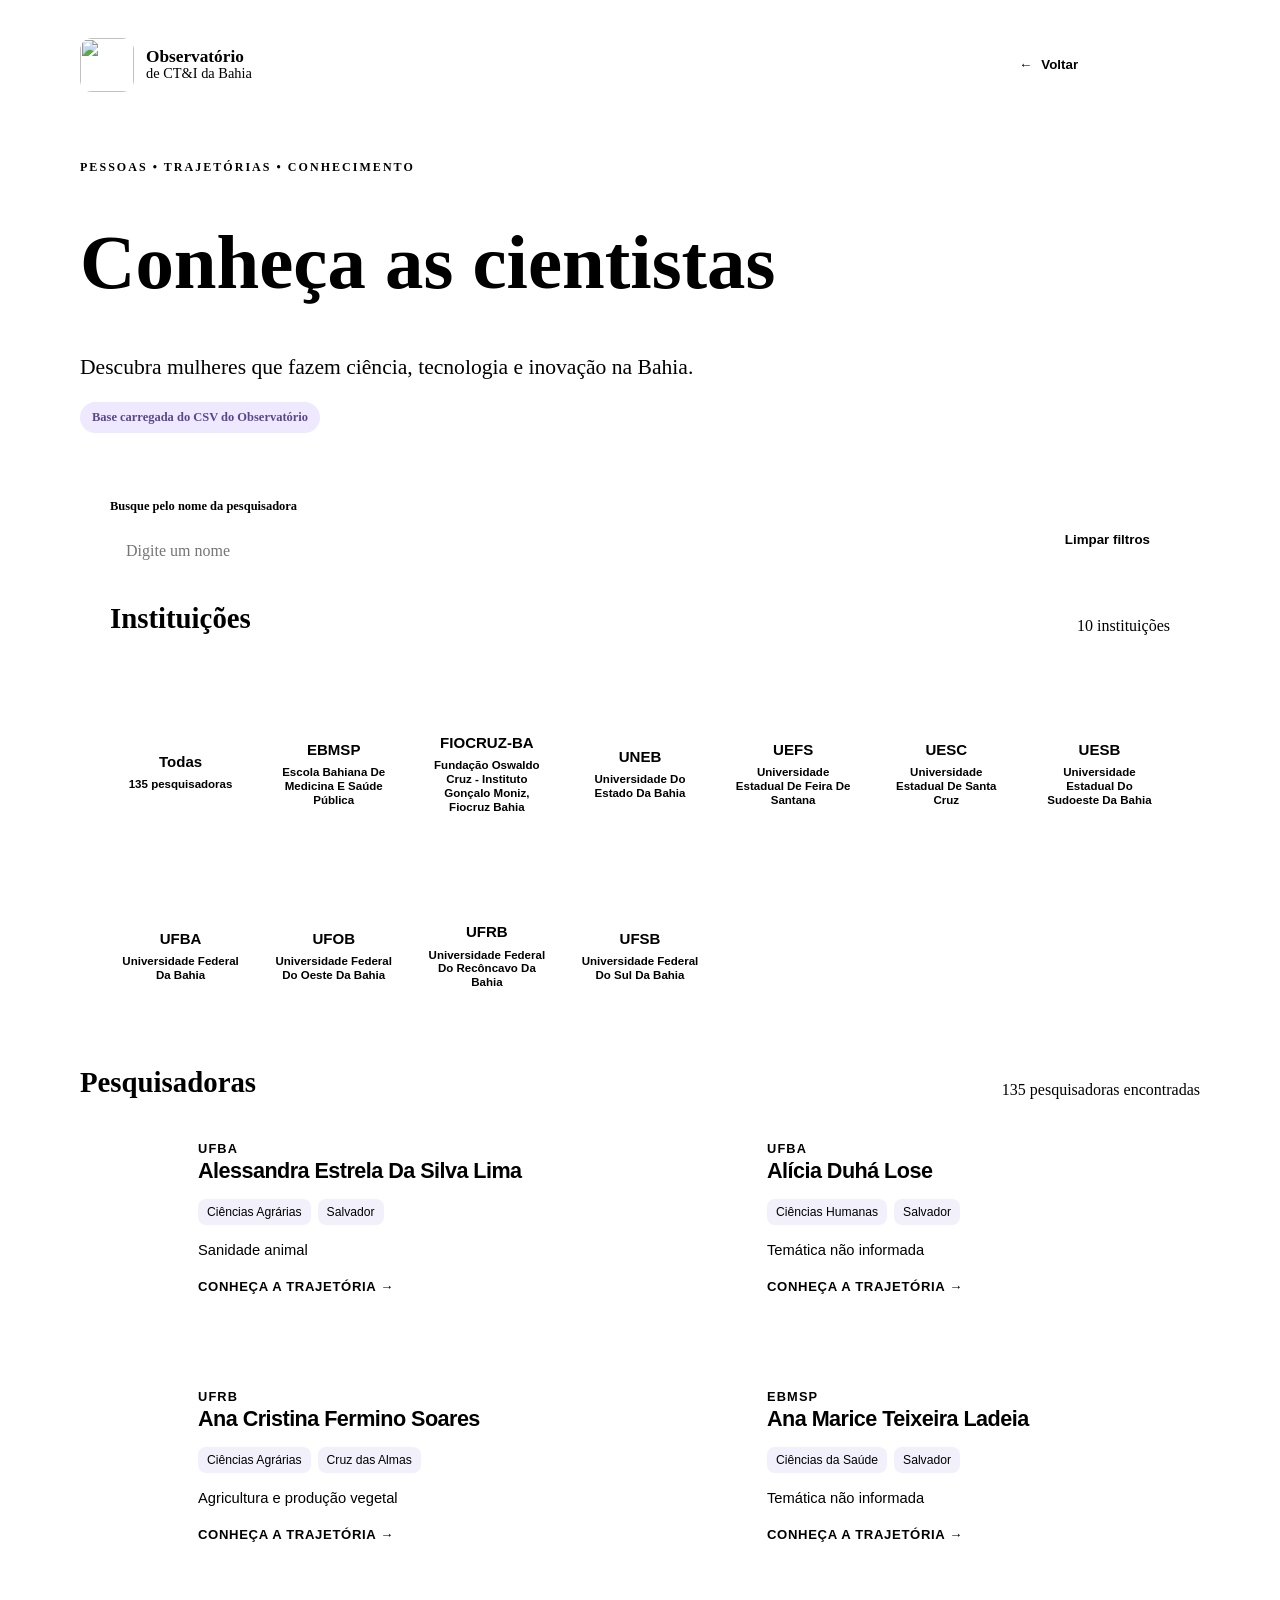
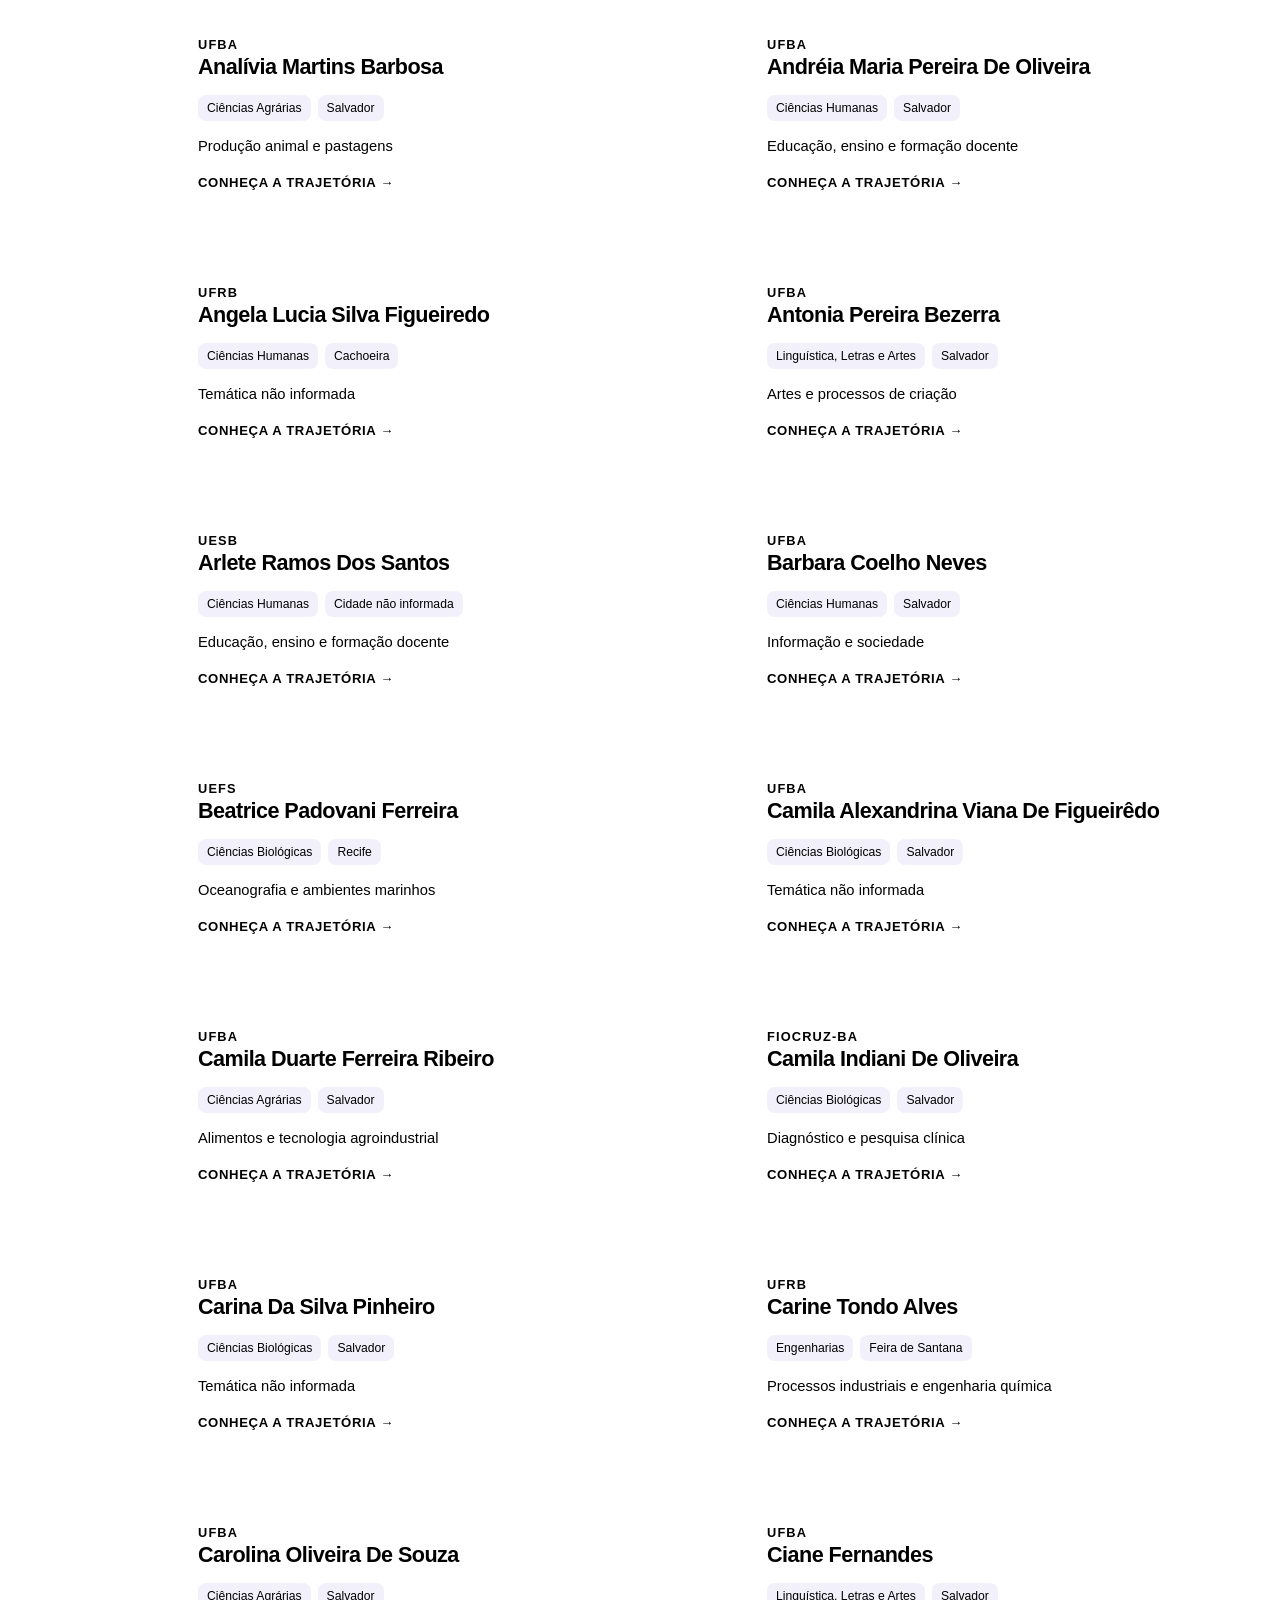
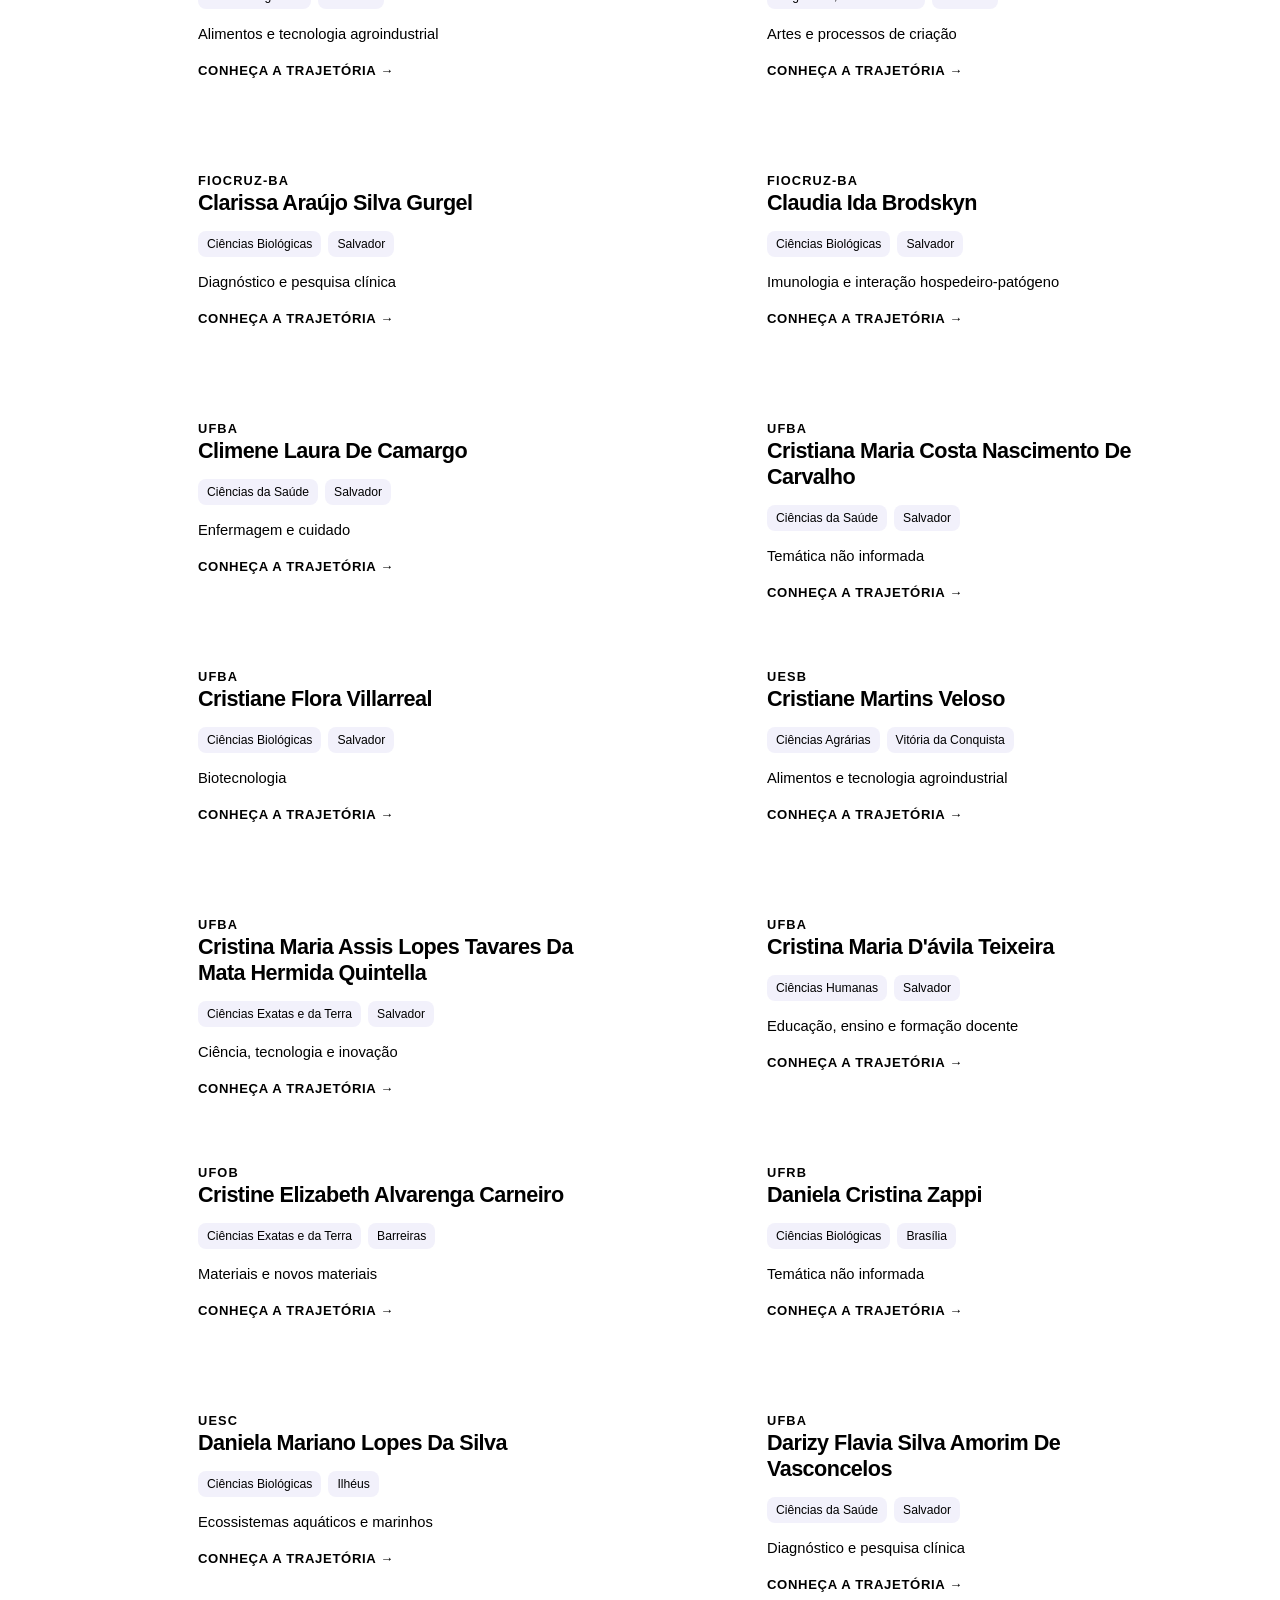
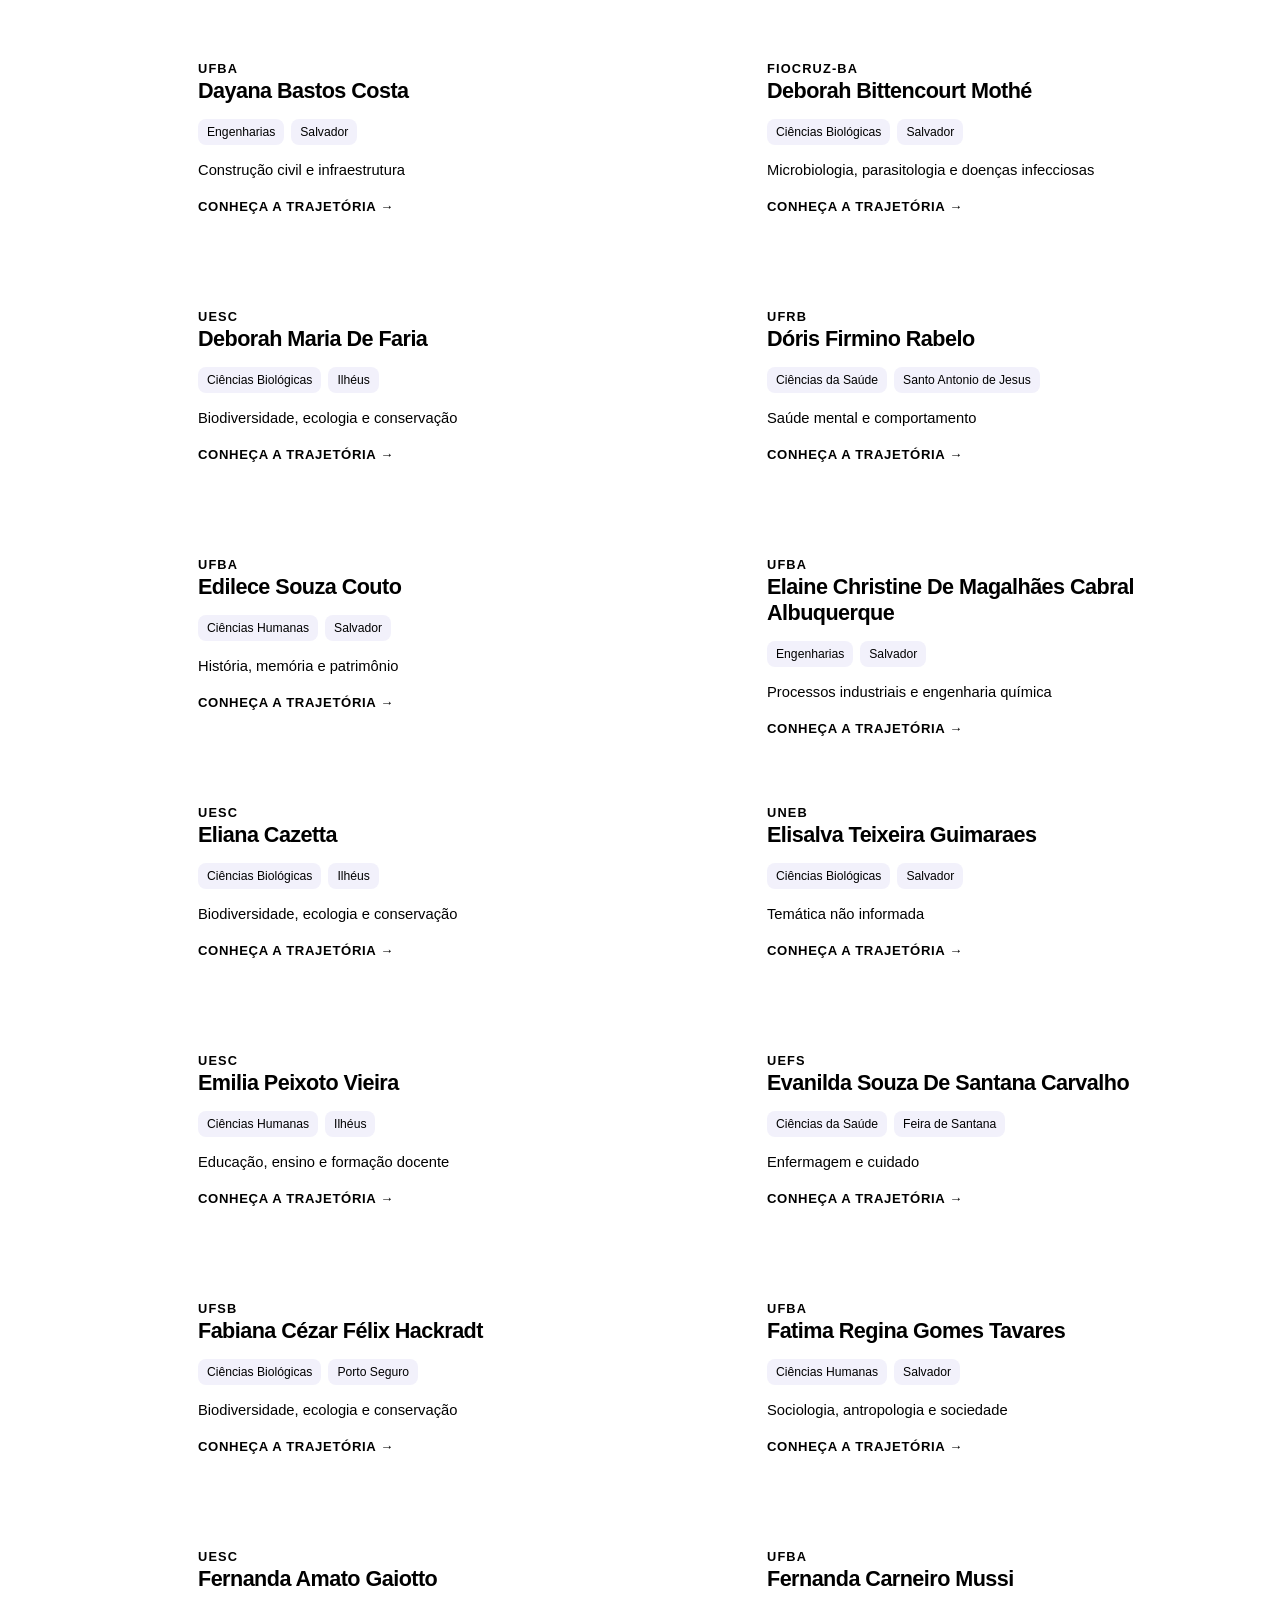
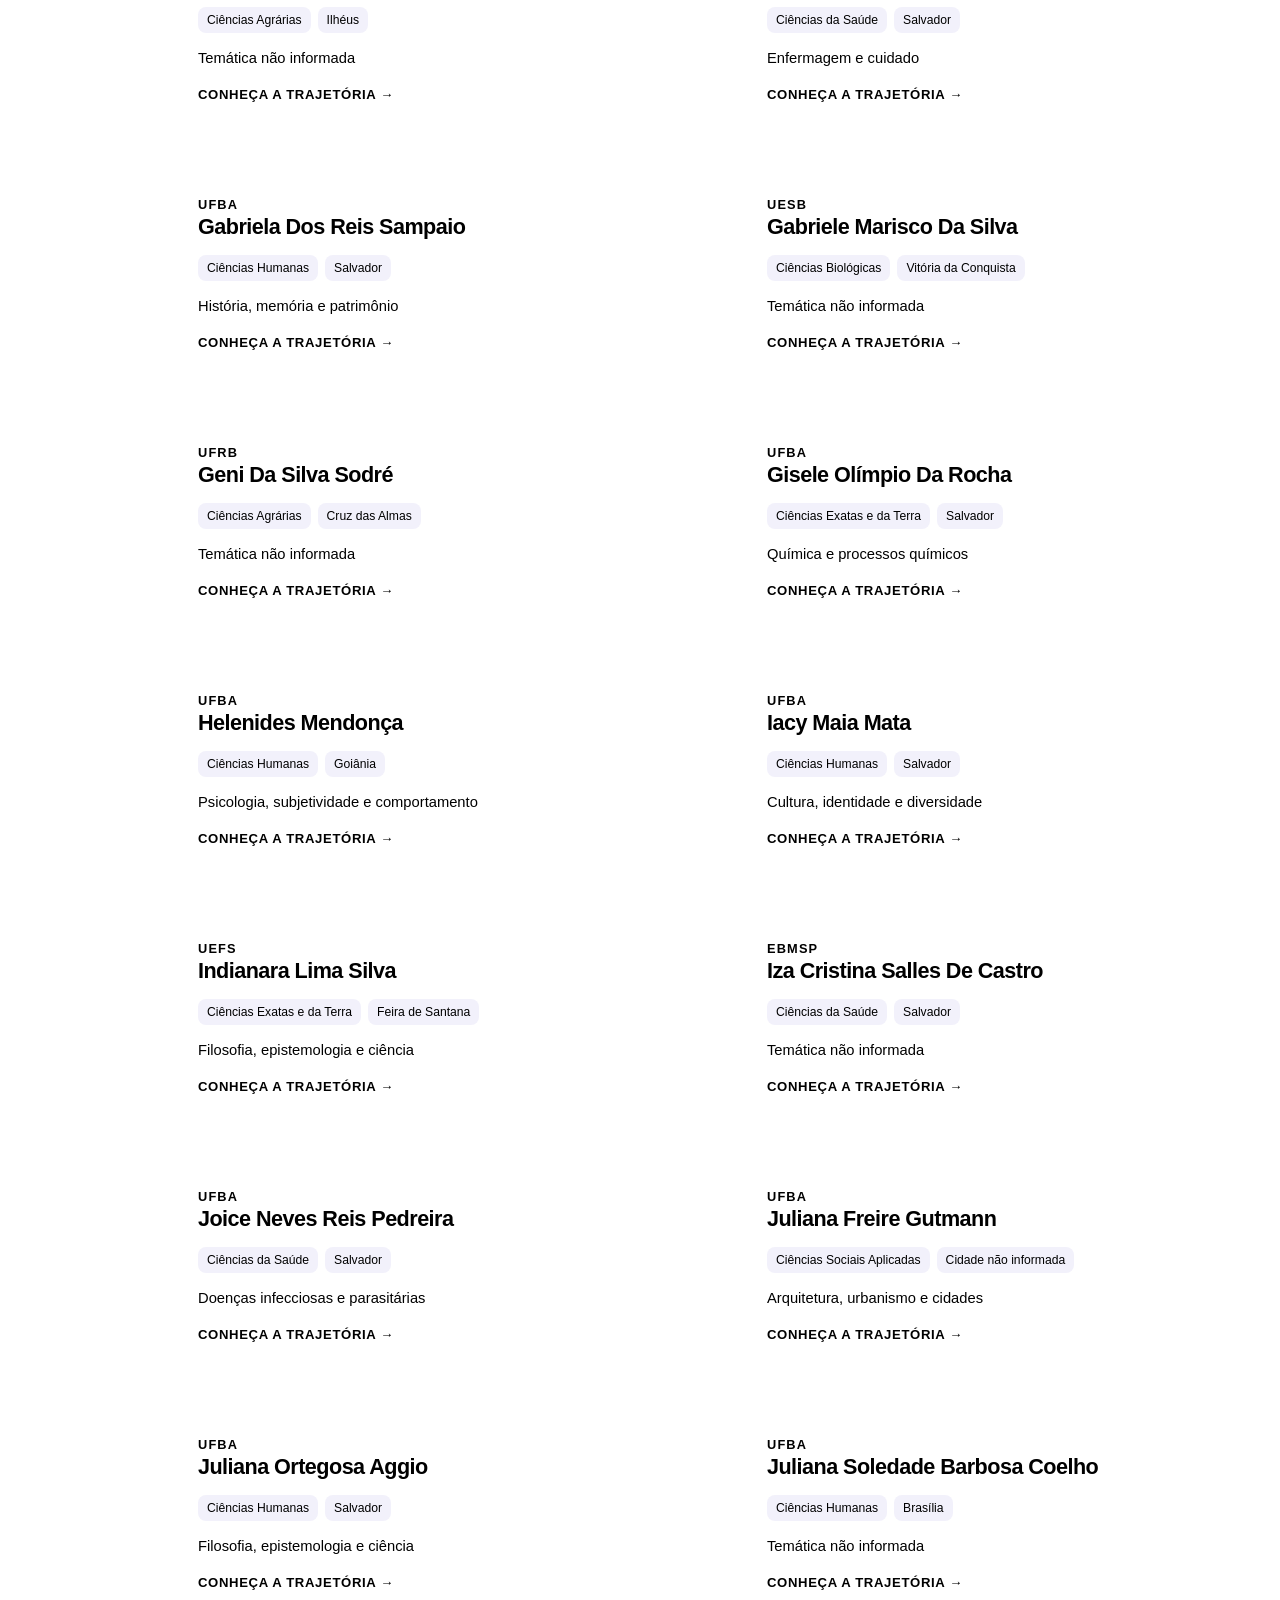
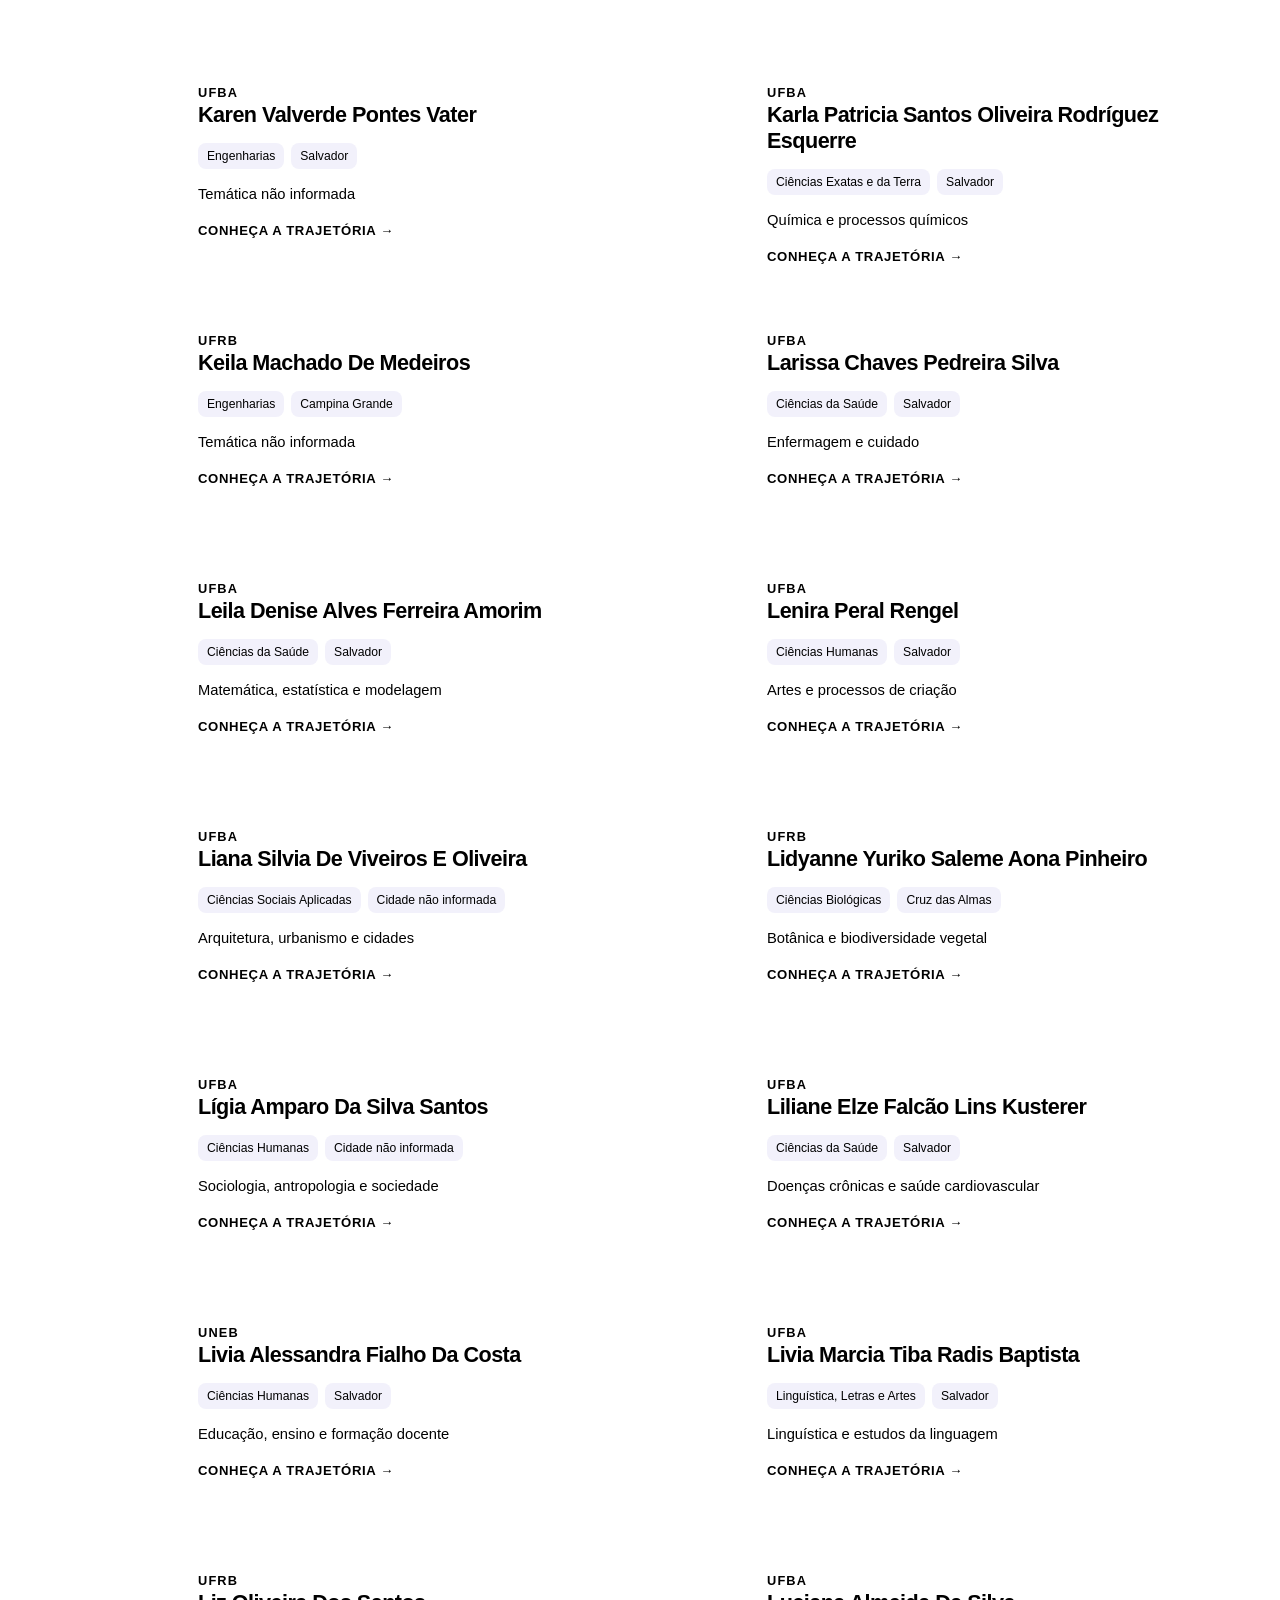
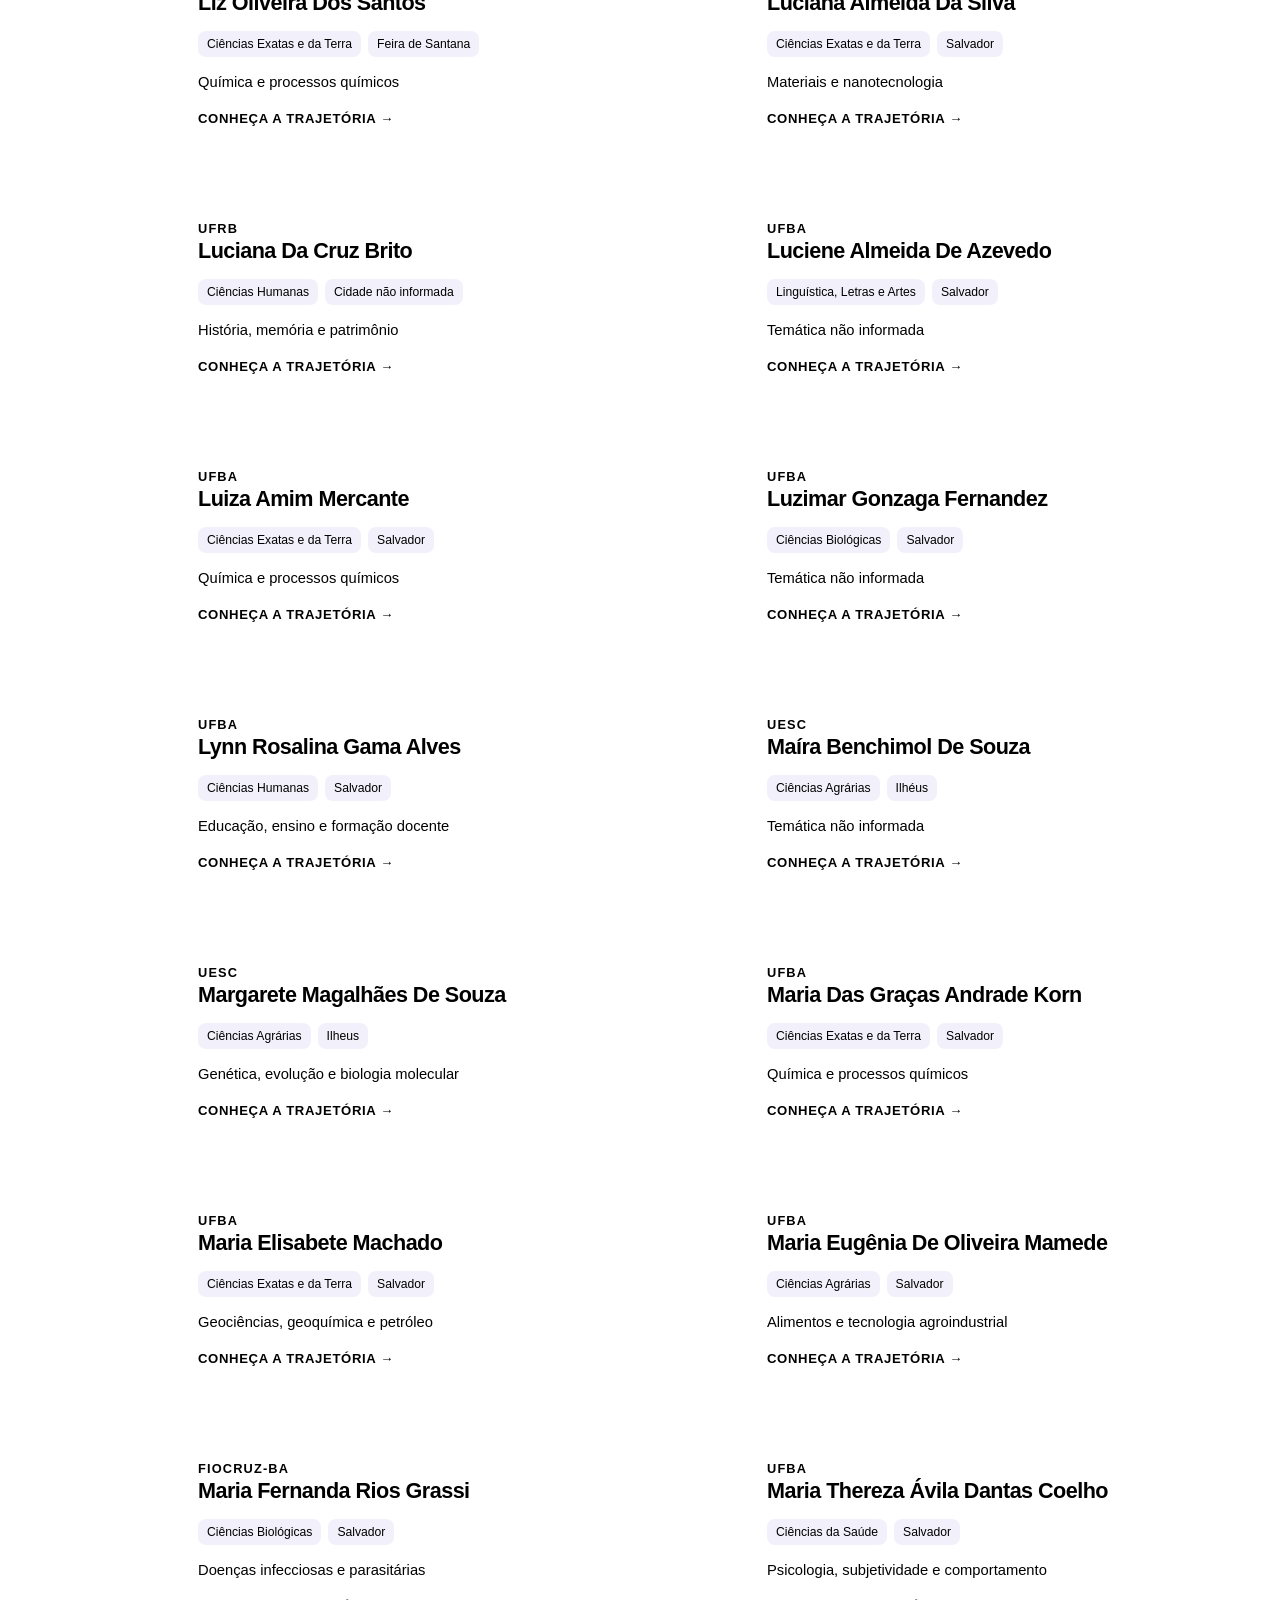
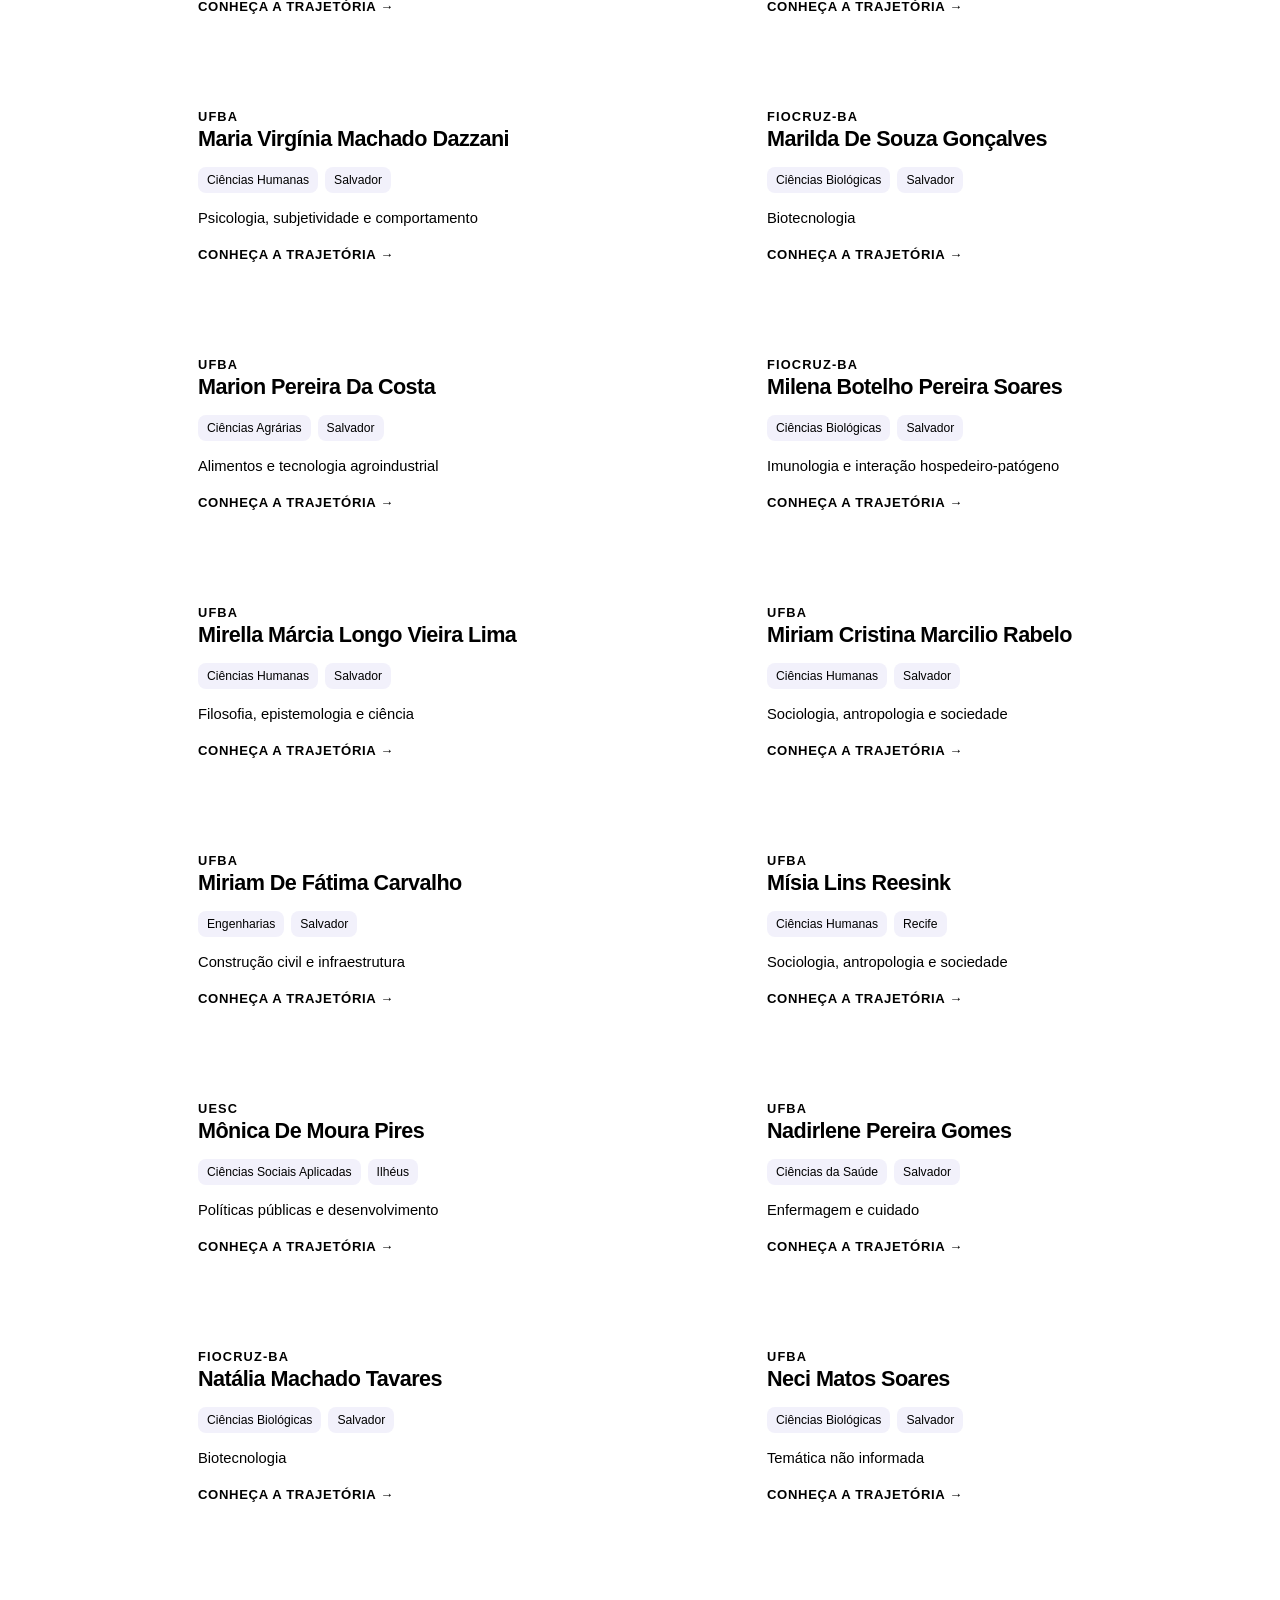
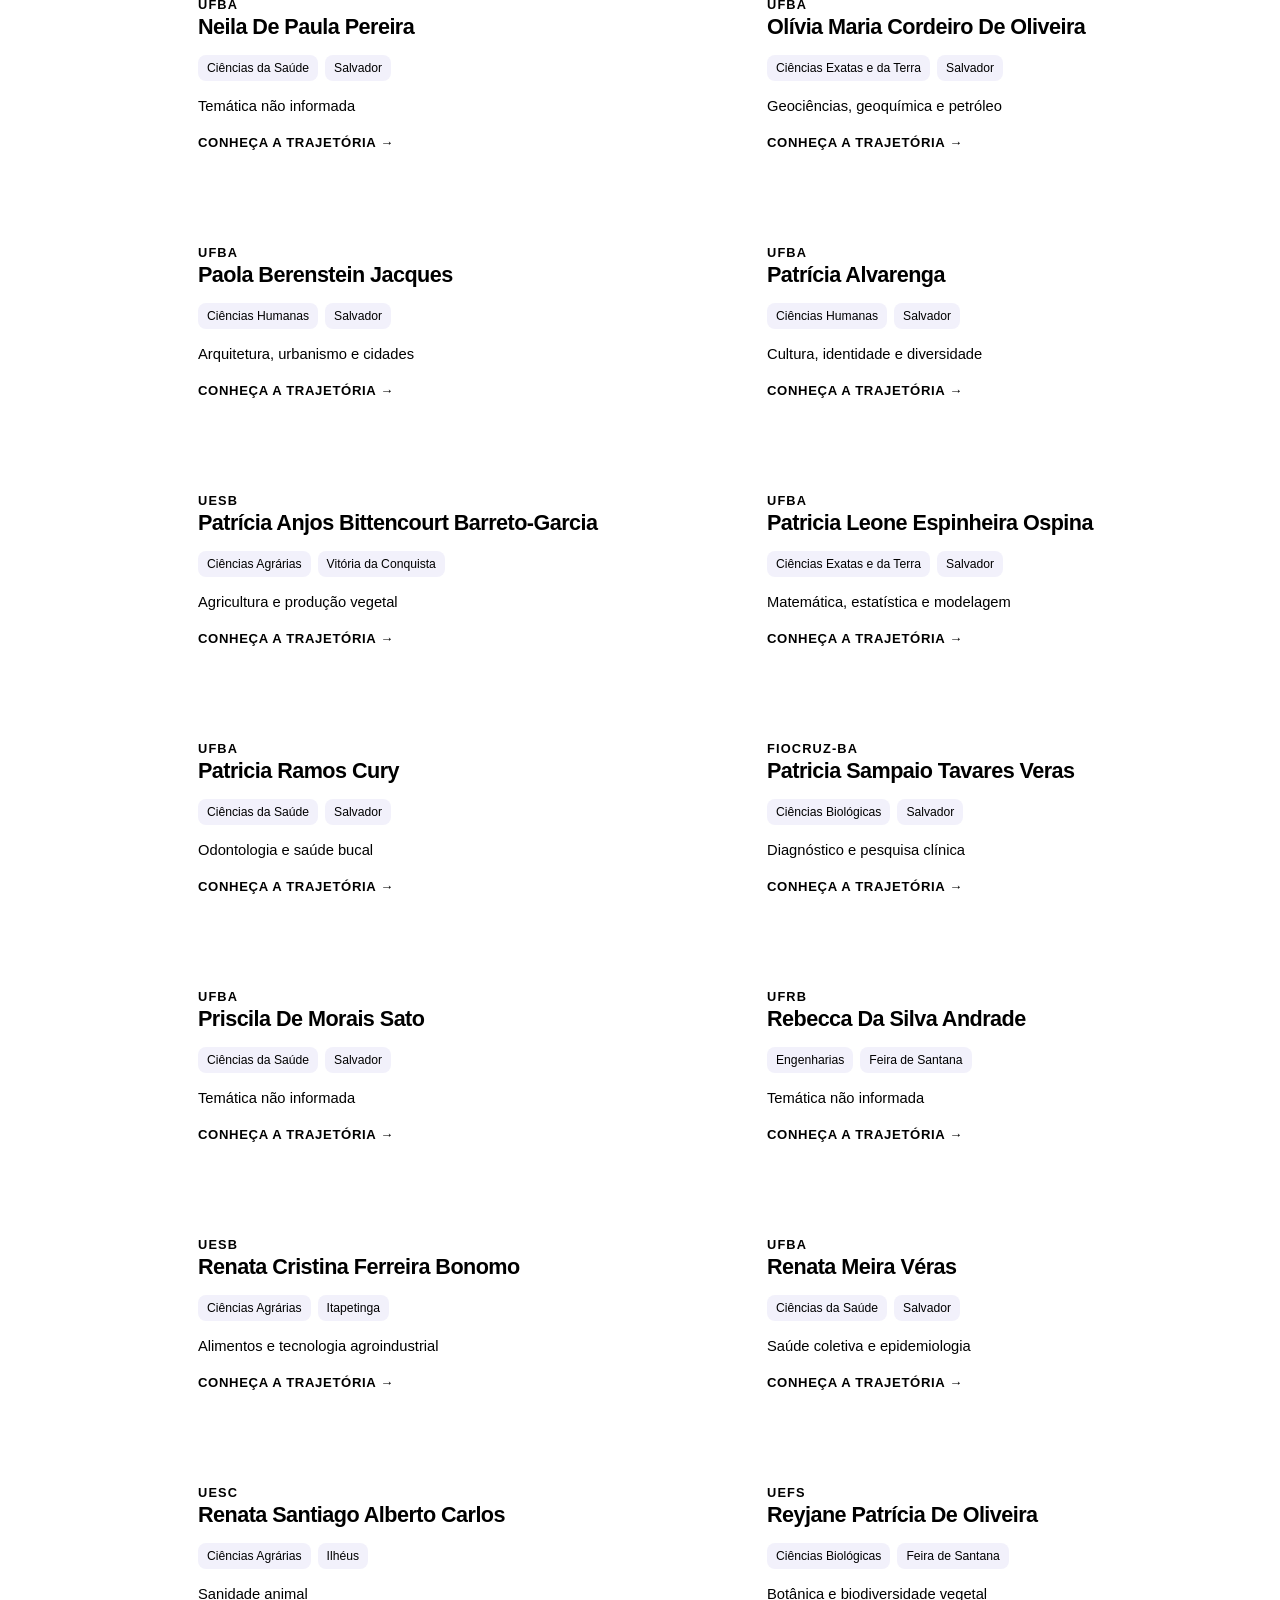
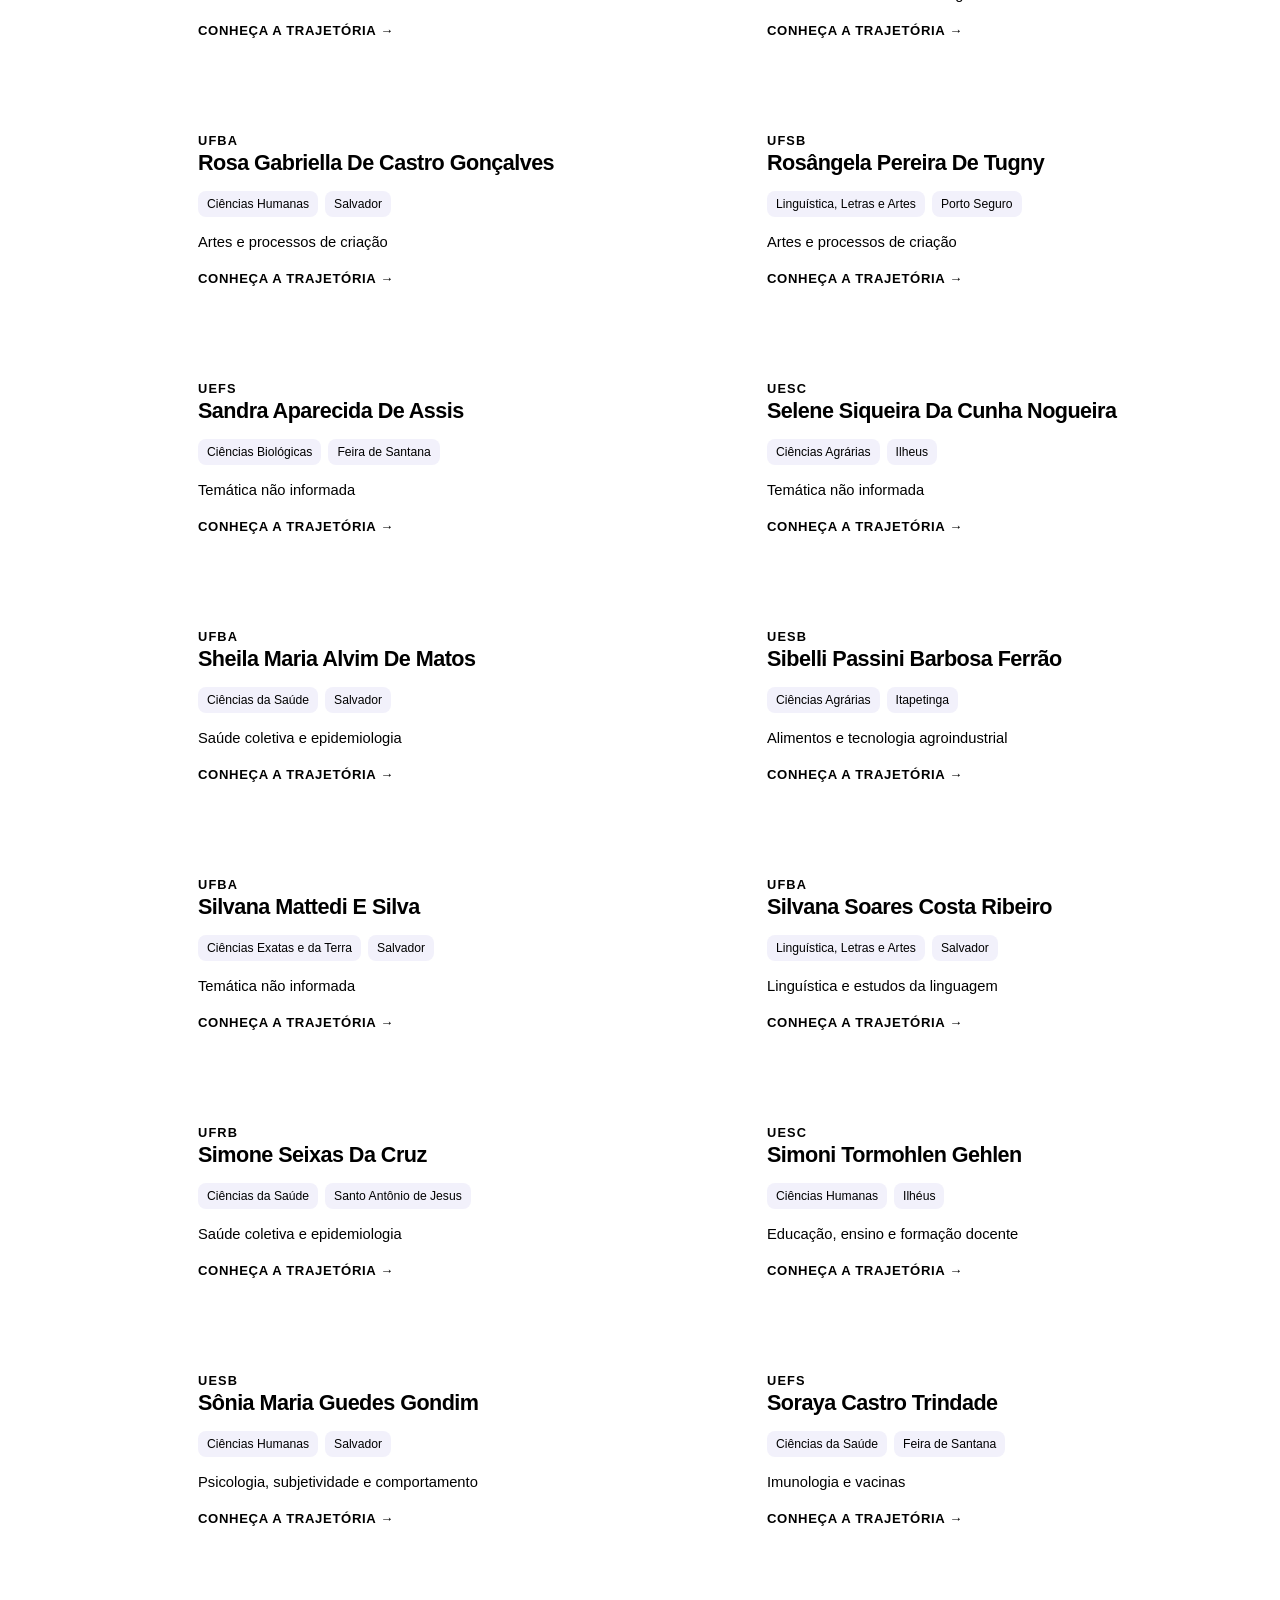
==== commit 9fba4513: "Atualiza interacoes e filtros do totem" ====
--- a/cientistas.html
+++ b/cientistas.html
@@ -37,11 +37,12 @@
           </div>
           <button class="touch-button touch-button--text" id="clear-filters" type="button">Limpar filtros</button>
         </div>
-        <div class="filter-grid">
-          <div class="field"><label for="instituicao">Instituição</label><select id="instituicao"><option value="">Todas</option></select></div>
-          <div class="field"><label for="area">Área</label><select id="area"><option value="">Todas</option></select></div>
-          <div class="field"><label for="tematica">Temática</label><select id="tematica"><option value="">Todas</option></select></div>
-          <div class="field"><label for="cidade">Cidade</label><select id="cidade"><option value="">Todas</option></select></div>
+        <div class="institution-picker" aria-labelledby="institution-title">
+          <div class="results-heading">
+            <h2 id="institution-title">Instituições</h2>
+            <p id="institution-count" aria-live="polite"></p>
+          </div>
+          <div class="institution-grid" id="institution-grid"></div>
         </div>
       </section>
 
--- a/internal.css
+++ b/internal.css
@@ -98,7 +98,30 @@
   transition: transform .24s ease, box-shadow .24s ease, border-color .24s ease;
 }
 .researcher-card:hover, .researcher-card:focus-visible { transform: translateY(-4px); box-shadow: var(--shadow); border-color: rgba(116,86,223,.4); }
-.avatar { width: 76px; height: 76px; display: grid; place-items: center; color: white; background: linear-gradient(145deg, var(--blue), var(--violet) 68%, var(--magenta)); border-radius: 22px; font-size: 1.35rem; font-weight: 800; }
+.avatar {
+  position: relative;
+  width: 76px;
+  height: 76px;
+  display: grid;
+  place-items: center;
+  overflow: hidden;
+  color: white;
+  background: linear-gradient(145deg, var(--blue), var(--violet) 68%, var(--magenta));
+  border-radius: 22px;
+  font-size: 1.35rem;
+  font-weight: 800;
+}
+.avatar img,
+.researcher-icon__photo img {
+  position: absolute;
+  inset: 0;
+  width: 100%;
+  height: 100%;
+  object-fit: cover;
+  object-position: center top;
+}
+.avatar.has-photo > span,
+.researcher-icon__photo.has-photo > span { opacity: 0; }
 .researcher-card__info { min-width: 0; }
 .researcher-card h3 { margin: 2px 0 6px; color: var(--blue-deep); font-size: 1.35rem; letter-spacing: -.025em; }
 .researcher-card__institution { color: var(--violet); font-size: .8rem; font-weight: 850; letter-spacing: .09em; }
@@ -109,17 +132,123 @@
 .empty-state { grid-column: 1/-1; padding: 60px 24px; text-align: center; background: rgba(255,255,255,.7); border: 1px solid var(--line); border-radius: var(--radius); }
 .empty-state h3 { margin: 0 0 8px; color: var(--blue-deep); }
 
-.chip-row { display: flex; gap: 10px; padding-bottom: 10px; overflow-x: auto; scrollbar-width: thin; }
-.chip { min-height: 52px; padding: 0 18px; flex: 0 0 auto; color: var(--ink-soft); background: white; border: 1px solid var(--line); border-radius: 999px; font-weight: 700; cursor: pointer; }
+.institution-picker { margin-top: 22px; }
+.institution-grid {
+  display: grid;
+  grid-template-columns: repeat(auto-fit, minmax(136px, 1fr));
+  gap: 12px;
+}
+.institution-tile {
+  min-height: 150px;
+  padding: 16px 12px;
+  display: flex;
+  flex-direction: column;
+  align-items: center;
+  justify-content: center;
+  gap: 8px;
+  color: var(--ink);
+  text-align: center;
+  background: white;
+  border: 1px solid var(--line);
+  border-radius: 18px;
+  cursor: pointer;
+  transition: transform .22s ease, box-shadow .22s ease, border-color .22s ease;
+}
+.institution-tile:hover,
+.institution-tile:focus-visible,
+.institution-tile.is-active {
+  border-color: rgba(116,86,223,.48);
+  box-shadow: var(--shadow);
+  transform: translateY(-2px);
+}
+.institution-tile__mark {
+  width: 58px;
+  height: 58px;
+  display: grid;
+  place-items: center;
+  color: white;
+  background: linear-gradient(145deg, var(--blue-deep), var(--violet) 70%, var(--magenta));
+  border-radius: 16px;
+  font-size: .82rem;
+  font-weight: 900;
+  line-height: 1;
+}
+.institution-tile strong {
+  color: var(--blue-deep);
+  font-size: .94rem;
+  line-height: 1.08;
+}
+.institution-tile > span:last-child {
+  max-width: 100%;
+  color: var(--ink-soft);
+  font-size: .72rem;
+  font-weight: 700;
+  line-height: 1.2;
+}
+
+.chip-row { display: flex; flex-wrap: wrap; gap: 10px; padding-bottom: 0; overflow: visible; }
+.chip { min-height: 52px; padding: 0 18px; flex: 0 1 auto; color: var(--ink-soft); background: white; border: 1px solid var(--line); border-radius: 999px; font-weight: 700; cursor: pointer; }
 .chip.is-active { color: white; background: var(--blue-deep); border-color: var(--blue-deep); }
 
 .theme-grid, .territory-grid { display: grid; grid-template-columns: repeat(2, minmax(0,1fr)); gap: 18px; margin-top: 25px; }
 .explore-card { min-height: 220px; padding: 26px; display: flex; flex-direction: column; align-items: flex-start; color: var(--ink); text-align: left; background: white; border: 1px solid var(--line); border-radius: var(--radius); cursor: pointer; transition: .24s ease; }
-.explore-card:hover, .explore-card:focus-visible { transform: translateY(-4px); box-shadow: var(--shadow); }
+.explore-card:hover, .explore-card:focus-visible, .explore-card.is-active { transform: translateY(-4px); box-shadow: var(--shadow); border-color: rgba(116,86,223,.45); }
 .explore-card__icon { width: 52px; height: 52px; display: grid; place-items: center; color: var(--violet); background: #f0edff; border-radius: 15px; font-size: 1.45rem; }
 .explore-card h3 { margin: 18px 0 8px; color: var(--blue-deep); font-size: 1.25rem; line-height: 1.18; }
 .explore-card p { margin: 0; color: var(--ink-soft); line-height: 1.4; }
 .explore-card__footer { width: 100%; margin-top: auto; padding-top: 20px; display: flex; justify-content: space-between; color: var(--blue); font-size: .82rem; font-weight: 800; text-transform: uppercase; }
+
+.theme-selection { margin-top: 34px; scroll-margin-top: 28px; }
+.researcher-icon-grid {
+  display: grid;
+  grid-template-columns: repeat(auto-fit, minmax(132px, 1fr));
+  gap: 14px;
+}
+.researcher-icon {
+  min-height: 178px;
+  padding: 15px 12px;
+  display: flex;
+  flex-direction: column;
+  align-items: center;
+  justify-content: flex-start;
+  gap: 9px;
+  color: var(--ink);
+  text-align: center;
+  background: rgba(255,255,255,.86);
+  border: 1px solid var(--line);
+  border-radius: 18px;
+  cursor: pointer;
+  transition: transform .22s ease, box-shadow .22s ease, border-color .22s ease;
+}
+.researcher-icon:hover,
+.researcher-icon:focus-visible {
+  transform: translateY(-3px);
+  box-shadow: var(--shadow);
+  border-color: rgba(116,86,223,.42);
+}
+.researcher-icon__photo {
+  position: relative;
+  width: 78px;
+  height: 78px;
+  display: grid;
+  place-items: center;
+  overflow: hidden;
+  color: white;
+  background: linear-gradient(145deg, var(--blue), var(--violet) 70%, var(--magenta));
+  border-radius: 22px;
+  font-size: 1.18rem;
+  font-weight: 900;
+}
+.researcher-icon strong {
+  color: var(--blue-deep);
+  font-size: .92rem;
+  line-height: 1.12;
+}
+.researcher-icon > span:last-child {
+  color: var(--violet);
+  font-size: .72rem;
+  font-weight: 850;
+}
 
 .mode-switch { display: inline-flex; gap: 6px; padding: 6px; background: #ecebf6; border-radius: 999px; }
 .mode-switch button { min-height: 52px; padding: 0 22px; color: var(--ink-soft); background: transparent; border: 0; border-radius: 999px; font-weight: 800; cursor: pointer; }
@@ -179,6 +308,388 @@
   stroke-linejoin: round;
 }
 
+.sr-only {
+  position: absolute;
+  width: 1px;
+  height: 1px;
+  margin: -1px;
+  padding: 0;
+  overflow: hidden;
+  clip: rect(0 0 0 0);
+  white-space: nowrap;
+  border: 0;
+}
+
+body[data-page="perfil"] .internal-shell {
+  width: min(100%, 1040px);
+  padding-inline: clamp(10px, 3.4vw, 48px);
+}
+
+.paulo-profile {
+  padding: clamp(18px, 3vh, 34px) 0 54px;
+}
+
+.paulo-template {
+  position: relative;
+  width: min(100%, 941px);
+  aspect-ratio: 941 / 1672;
+  margin: 0 auto;
+  overflow: hidden;
+  background: #eef4ff;
+  border-radius: clamp(14px, 2.2cqw, 24px);
+  box-shadow: 0 30px 78px rgba(32, 27, 101, .14);
+  container-type: inline-size;
+}
+
+.paulo-template__base {
+  position: absolute;
+  inset: 0;
+  width: 100%;
+  height: 100%;
+  display: block;
+  object-fit: cover;
+  pointer-events: none;
+  user-select: none;
+}
+
+.paulo-template__photo {
+  position: absolute;
+  z-index: 2;
+  left: 3.42%;
+  top: 12.62%;
+  width: 41.02%;
+  height: 39.48%;
+  overflow: hidden;
+  border-radius: 2.05cqw;
+  background: transparent;
+}
+
+.paulo-template__photo img {
+  width: 100%;
+  height: 100%;
+  display: block;
+  object-fit: cover;
+  object-position: center top;
+}
+
+.paulo-template__photo.is-empty { display: none; }
+
+.paulo-template__field,
+.paulo-template__name {
+  position: absolute;
+  z-index: 3;
+  margin: 0;
+  color: var(--blue-deep);
+  letter-spacing: 0;
+  overflow: hidden;
+  overflow-wrap: break-word;
+  word-break: normal;
+  hyphens: auto;
+}
+
+.paulo-template__name {
+  left: 49.05%;
+  top: 13.75%;
+  width: 43.7%;
+  height: 6.95%;
+  padding: 0 1.9cqw 0 1.45cqw;
+  display: flex;
+  flex-direction: column;
+  justify-content: center;
+}
+
+.paulo-template__name strong {
+  display: block;
+  max-height: 2.65em;
+  padding-right: min(7.4rem, 12.5cqw);
+  font-size: clamp(.9rem, 3.95cqw, 2.34rem);
+  font-weight: 900;
+  line-height: 1.12;
+  overflow: hidden;
+}
+
+.paulo-template__name.is-medium strong {
+  max-height: 2.72em;
+  font-size: clamp(.74rem, 3cqw, 1.78rem);
+  line-height: 1.12;
+}
+
+.paulo-template__name.is-long strong {
+  max-height: 3.3em;
+  font-size: clamp(.58rem, 2.2cqw, 1.32rem);
+  line-height: 1.1;
+}
+
+.paulo-template__name span {
+  display: block;
+  width: 100%;
+  padding-right: min(7.4rem, 12.5cqw);
+  margin-top: .25em;
+  color: #5a4aa7;
+  font-size: clamp(.38rem, 1.12cqw, .67rem);
+  font-weight: 800;
+  line-height: 1;
+  overflow: hidden;
+  text-overflow: ellipsis;
+  white-space: nowrap;
+}
+
+.paulo-template__love-button {
+  position: absolute;
+  z-index: 5;
+  right: 7.05%;
+  top: 14.15%;
+  min-width: 12.8%;
+  height: 3.2%;
+  padding: 0 1.35cqw;
+  display: inline-flex;
+  align-items: center;
+  justify-content: center;
+  gap: .52cqw;
+  color: white;
+  background: linear-gradient(105deg, var(--violet), var(--magenta));
+  border: 0;
+  border-radius: 999px;
+  box-shadow: 0 .8cqw 1.8cqw rgba(116,86,223,.22);
+  font: 900 clamp(.42rem, 1.35cqw, .82rem) var(--font);
+  line-height: 1;
+  cursor: pointer;
+  touch-action: manipulation;
+}
+
+.paulo-template__love-button svg {
+  width: clamp(.56rem, 1.65cqw, 1rem);
+  height: clamp(.56rem, 1.65cqw, 1rem);
+  flex: 0 0 auto;
+  fill: none;
+  stroke: currentColor;
+  stroke-width: 2.1;
+  stroke-linecap: round;
+  stroke-linejoin: round;
+}
+
+.paulo-template__love-button strong {
+  min-width: .55em;
+  font-size: .9em;
+}
+
+.paulo-template__love-button.is-loved svg { fill: currentColor; }
+.paulo-template__love-button.is-pulsing { animation: love-pop .42s ease; }
+
+.paulo-template__field {
+  display: -webkit-box;
+  -webkit-box-orient: vertical;
+  font-size: clamp(.62rem, 2.08cqw, 1.24rem);
+  font-weight: 800;
+  line-height: 1.18;
+  text-wrap: balance;
+}
+
+.paulo-template__field.is-medium {
+  font-size: clamp(.54rem, 1.76cqw, 1.05rem);
+  line-height: 1.16;
+}
+
+.paulo-template__field.is-long {
+  font-size: clamp(.48rem, 1.48cqw, .88rem);
+  line-height: 1.14;
+}
+
+.paulo-template__field.is-empty { visibility: hidden; }
+
+.paulo-template__area {
+  left: 54%;
+  top: 24.7%;
+  width: 16.6%;
+  height: 4.25%;
+  line-height: 1.08;
+  overflow-wrap: normal;
+  text-wrap: wrap;
+  hyphens: none;
+  -webkit-line-clamp: 2;
+}
+
+.paulo-template__degree {
+  left: 79.2%;
+  top: 24.68%;
+  width: 15.2%;
+  height: 4.15%;
+  line-height: 1.08;
+  overflow-wrap: normal;
+  -webkit-line-clamp: 2;
+}
+
+.paulo-template__bio {
+  left: 48.25%;
+  top: 29.85%;
+  width: 44.2%;
+  height: 13.35%;
+  padding: 2.65cqw 2.45cqw 1.95cqw;
+  display: block;
+  overflow-x: hidden;
+  overflow-y: auto;
+  color: #26215f;
+  background: linear-gradient(145deg, #fbfdff, #f4f7ff);
+  border-radius: 1.45cqw;
+  font-size: clamp(.62rem, 1.78cqw, 1.04rem);
+  font-weight: 720;
+  line-height: 1.34;
+  overflow-wrap: break-word;
+  hyphens: none;
+  white-space: pre-line;
+  scrollbar-gutter: stable;
+  scrollbar-color: rgba(116,86,223,.5) rgba(16,17,95,.08);
+  scrollbar-width: thin;
+  -webkit-overflow-scrolling: touch;
+}
+
+.paulo-template__bio.is-medium {
+  font-size: clamp(.62rem, 1.78cqw, 1.04rem);
+}
+
+.paulo-template__bio.is-long {
+  font-size: clamp(.62rem, 1.78cqw, 1.04rem);
+}
+
+.paulo-template__bio::-webkit-scrollbar { width: .65cqw; }
+.paulo-template__bio::-webkit-scrollbar-track { background: rgba(16,17,95,.06); border-radius: 999px; }
+.paulo-template__bio::-webkit-scrollbar-thumb { background: rgba(116,86,223,.46); border-radius: 999px; }
+
+.paulo-template__metric-caption {
+  position: absolute;
+  z-index: 4;
+  top: 57.45%;
+  height: 5.55%;
+  padding: 0 .75cqw;
+  display: flex;
+  align-items: center;
+  gap: .8cqw;
+  color: #10115f;
+  background: linear-gradient(145deg, #fbfdff, #f4f7ff);
+  border-radius: 1.15cqw;
+  font-size: clamp(.52rem, 1.45cqw, .86rem);
+  font-weight: 900;
+  line-height: 1.04;
+}
+
+.paulo-template__metric-caption svg {
+  width: clamp(1rem, 3.2cqw, 1.9rem);
+  height: clamp(1rem, 3.2cqw, 1.9rem);
+  flex: 0 0 auto;
+  fill: none;
+  stroke: currentColor;
+  stroke-width: 1.9;
+  stroke-linecap: round;
+  stroke-linejoin: round;
+}
+
+.paulo-template__metric-caption span {
+  display: block;
+  min-width: 0;
+  overflow-wrap: break-word;
+}
+
+.paulo-template__metric-caption--publications {
+  left: 6.2%;
+  width: 20.6%;
+}
+
+.paulo-template__metric-caption--citations {
+  left: 37.2%;
+  width: 20.7%;
+}
+
+.paulo-template__metric-caption--hindex {
+  left: 68.8%;
+  width: 20.7%;
+}
+
+.paulo-template__institution {
+  left: 55.7%;
+  top: 46.05%;
+  width: 36.5%;
+  height: 4.35%;
+  line-height: 1.14;
+  -webkit-line-clamp: 2;
+}
+
+.paulo-template__city {
+  left: 55.7%;
+  top: 53.85%;
+  width: 36.5%;
+  height: 2.65%;
+  line-height: 1.12;
+  -webkit-line-clamp: 1;
+}
+
+.paulo-template__publications,
+.paulo-template__citations,
+.paulo-template__hindex {
+  top: 65.25%;
+  height: 5.2%;
+  display: grid;
+  place-items: center;
+  color: #10115f;
+  font-size: clamp(1.55rem, 5.4cqw, 3.2rem);
+  font-weight: 950;
+  line-height: .9;
+  text-align: center;
+}
+
+.paulo-template__publications.is-medium,
+.paulo-template__citations.is-medium,
+.paulo-template__hindex.is-medium {
+  font-size: clamp(.95rem, 3.35cqw, 2rem);
+}
+
+.paulo-template__publications.is-long,
+.paulo-template__citations.is-long,
+.paulo-template__hindex.is-long {
+  font-size: clamp(.78rem, 2.65cqw, 1.58rem);
+}
+
+.paulo-template__publications {
+  left: 7.2%;
+  width: 22.2%;
+}
+
+.paulo-template__citations {
+  left: 38.2%;
+  width: 22.2%;
+}
+
+.paulo-template__hindex {
+  left: 69.6%;
+  width: 22.2%;
+}
+
+.paulo-template__post {
+  left: 9.5%;
+  top: 80.2%;
+  width: 35.7%;
+  height: 6.25%;
+  color: #25106f;
+  font-size: clamp(.55rem, 1.62cqw, .96rem);
+  font-weight: 820;
+  line-height: 1.18;
+  -webkit-line-clamp: 4;
+}
+
+.paulo-template__post.is-medium,
+.paulo-template__post.is-long {
+  font-size: clamp(.5rem, 1.42cqw, .84rem);
+  -webkit-line-clamp: 4;
+}
+
+.paulo-profile__controls {
+  width: min(100%, 941px);
+  margin: 18px auto 0;
+  display: flex;
+  flex-wrap: wrap;
+  justify-content: center;
+  gap: 10px;
+}
+
 .discovery-profile { padding-top: clamp(22px, 4vh, 42px); }
 
 .discovery-infographic {
@@ -301,6 +812,19 @@
   gap: clamp(14px, 1.7vw, 20px);
 }
 
+.discovery-name-card {
+  min-height: clamp(130px, 17vw, 190px);
+  padding: clamp(18px, 2.8vw, 30px);
+  display: flex;
+  align-items: flex-start;
+  justify-content: space-between;
+  gap: 18px;
+  background: rgba(255,255,255,.64);
+  border: 2px solid rgba(255,255,255,.9);
+  border-radius: 20px;
+  box-shadow: 0 12px 26px rgba(32, 27, 101, .05);
+}
+
 .discovery-kicker {
   color: var(--magenta);
   font-size: .72rem;
@@ -309,12 +833,43 @@
   text-transform: uppercase;
 }
 
-.discovery-main-panel h1 {
+.discovery-name-card h1 {
   max-width: 100%;
   color: var(--blue-deep);
   font-size: clamp(2.35rem, 5vw, 5.1rem);
   line-height: .95;
   overflow-wrap: anywhere;
+}
+
+.discovery-follow {
+  min-height: 50px;
+  padding: 0 18px;
+  display: inline-flex;
+  align-items: center;
+  justify-content: center;
+  gap: 9px;
+  flex: 0 0 auto;
+  color: white;
+  background: linear-gradient(105deg, var(--violet), var(--magenta));
+  border: 0;
+  border-radius: 999px;
+  box-shadow: 0 12px 24px rgba(116,86,223,.2);
+  font-weight: 850;
+  cursor: pointer;
+}
+
+.discovery-follow svg {
+  width: 21px;
+  height: 21px;
+  fill: none;
+  stroke: currentColor;
+  stroke-width: 1.9;
+  stroke-linecap: round;
+  stroke-linejoin: round;
+}
+
+.discovery-follow[aria-pressed="true"] {
+  background: linear-gradient(105deg, var(--blue), var(--violet));
 }
 
 .discovery-fact-grid,
@@ -479,12 +1034,27 @@
 
 .discovery-future-card {
   grid-column: 2 / 3;
+  position: relative;
+  overflow: hidden;
   display: flex;
   align-items: center;
   padding: clamp(18px, 3vw, 28px);
 }
 
+.discovery-future-card::after {
+  content: "BA";
+  position: absolute;
+  right: 14px;
+  bottom: -10px;
+  color: rgba(116,86,223,.1);
+  font-size: clamp(4rem, 9vw, 7rem);
+  font-weight: 900;
+  letter-spacing: 0;
+}
+
 .discovery-future-card p {
+  position: relative;
+  z-index: 1;
   margin: 0;
   color: var(--blue-deep);
   font-size: clamp(1.55rem, 3.2vw, 2.45rem);
@@ -634,6 +1204,10 @@
 .numbers-page .reveal-block.is-visible { opacity: 1; transform: none; }
 
 @keyframes data-pulse { to { opacity: .3; transform: scale(.7); } }
+
+@keyframes love-pop {
+  45% { transform: scale(1.08); }
+}
 
 @keyframes random-pulse { to { transform: scale(1.22) rotate(12deg); } }
 
@@ -657,9 +1231,17 @@
   .technology-grid, .circulation-grid { grid-template-columns: 1fr; }
   .area-ranking, .thematic-ranking { grid-template-columns: 1fr; }
   .discovery-infographic { grid-template-columns: 1fr; border-radius: 26px; }
-  .discovery-main-panel h1 { font-size: clamp(2rem, 8vw, 3.1rem); word-break: break-word; }
+  .discovery-name-card { flex-direction: column; min-height: auto; }
+  .discovery-name-card h1 { font-size: clamp(2rem, 8vw, 3.1rem); word-break: break-word; }
+  .discovery-follow { align-self: flex-start; }
   .discovery-photo { min-height: 430px; }
-  .discovery-fact-grid, .discovery-stat-grid { grid-template-columns: 1fr; }
+  .discovery-fact-grid { grid-template-columns: repeat(2, minmax(0, 1fr)); }
+  .discovery-stat-grid { grid-template-columns: repeat(3, minmax(0, 1fr)); }
+  .discovery-fact { grid-template-columns: 44px 1fr; padding: 13px; }
+  .discovery-stat { min-height: 118px; padding: 13px; }
+  .discovery-fact strong { font-size: .95rem; }
+  .discovery-stat strong { font-size: clamp(1.4rem, 6vw, 2.15rem); }
+  .discovery-stat span { font-size: .78rem; }
   .discovery-impact-post, .discovery-future-card { grid-column: auto; }
   .discovery-actions { flex-direction: column; }
   .discovery-actions .touch-button { width: 100%; }
@@ -669,6 +1251,9 @@
 @media (max-width: 460px) {
   .top-actions .button-label { display: none; }
   .filter-grid, .indicator-grid { grid-template-columns: 1fr; }
+  .institution-grid, .researcher-icon-grid { grid-template-columns: repeat(2, minmax(0, 1fr)); gap: 10px; }
+  .institution-tile { min-height: 132px; padding-inline: 10px; }
+  .researcher-icon { min-height: 166px; padding-inline: 10px; }
   .researcher-card { grid-template-columns: 58px 1fr; padding: 18px; }
   .avatar { width: 58px; height: 58px; border-radius: 16px; }
   .portrait-grid, .technology-notes, .publication-secondary { grid-template-columns: 1fr; }
@@ -681,12 +1266,16 @@
   .discovery-infographic { padding: 15px; border-radius: 22px; }
   .discovery-photo { min-height: 360px; border-radius: 18px; }
   .discovery-photo-badge { width: calc(100% - 28px); padding: 15px 17px; }
-  .discovery-fact-grid, .discovery-stat-grid { grid-template-columns: 1fr; }
+  .discovery-fact-grid { gap: 10px; }
+  .discovery-stat-grid { gap: 8px; }
   .discovery-story-row, .discovery-fact, .discovery-impact-post { grid-template-columns: 44px 1fr; }
   .discovery-icon { width: 44px; height: 44px; border-radius: 12px; }
   .discovery-icon svg { width: 27px; height: 27px; }
   .discovery-actions { flex-direction: column; }
   .discovery-actions .touch-button { width: 100%; }
+  .discovery-fact { grid-template-columns: 1fr; align-items: start; }
+  .discovery-stat .discovery-icon { width: 38px; height: 38px; }
+  .discovery-stat .discovery-icon svg { width: 23px; height: 23px; }
 }
 
 @media (prefers-reduced-motion: reduce) {
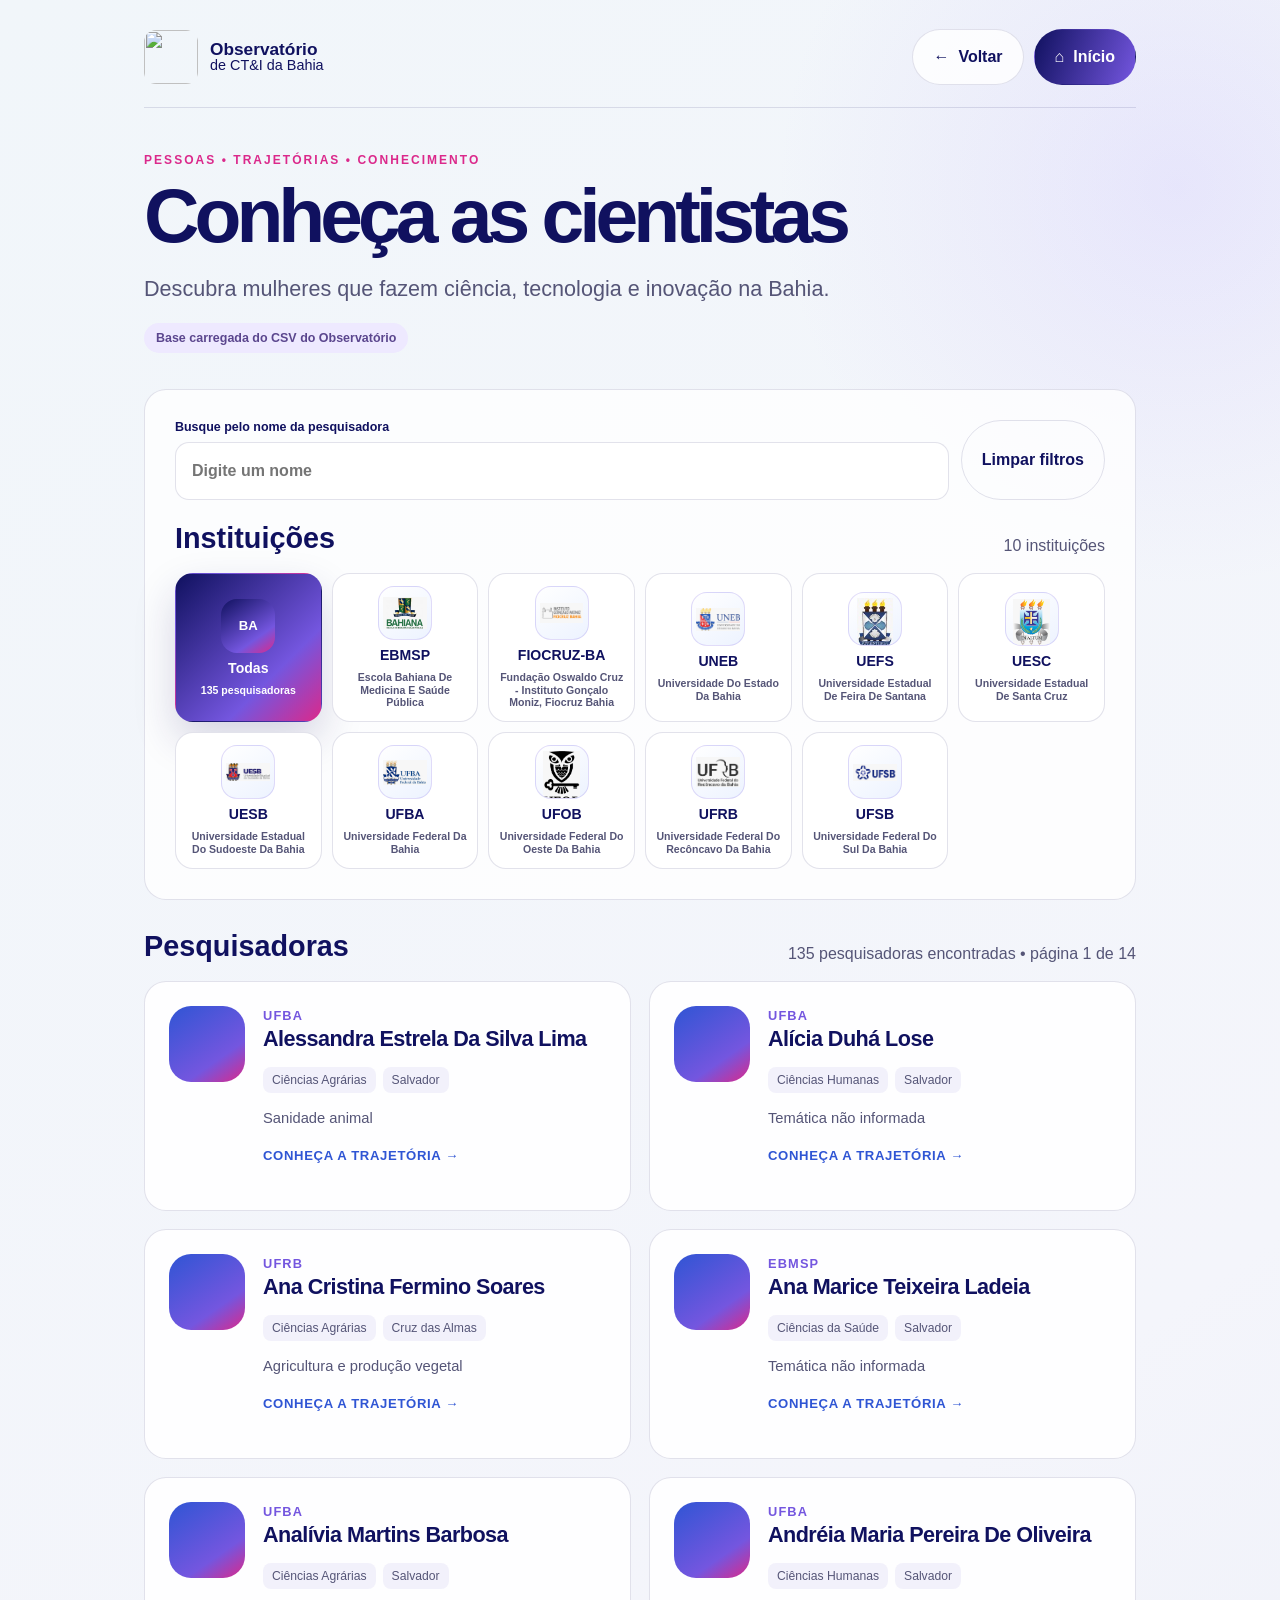
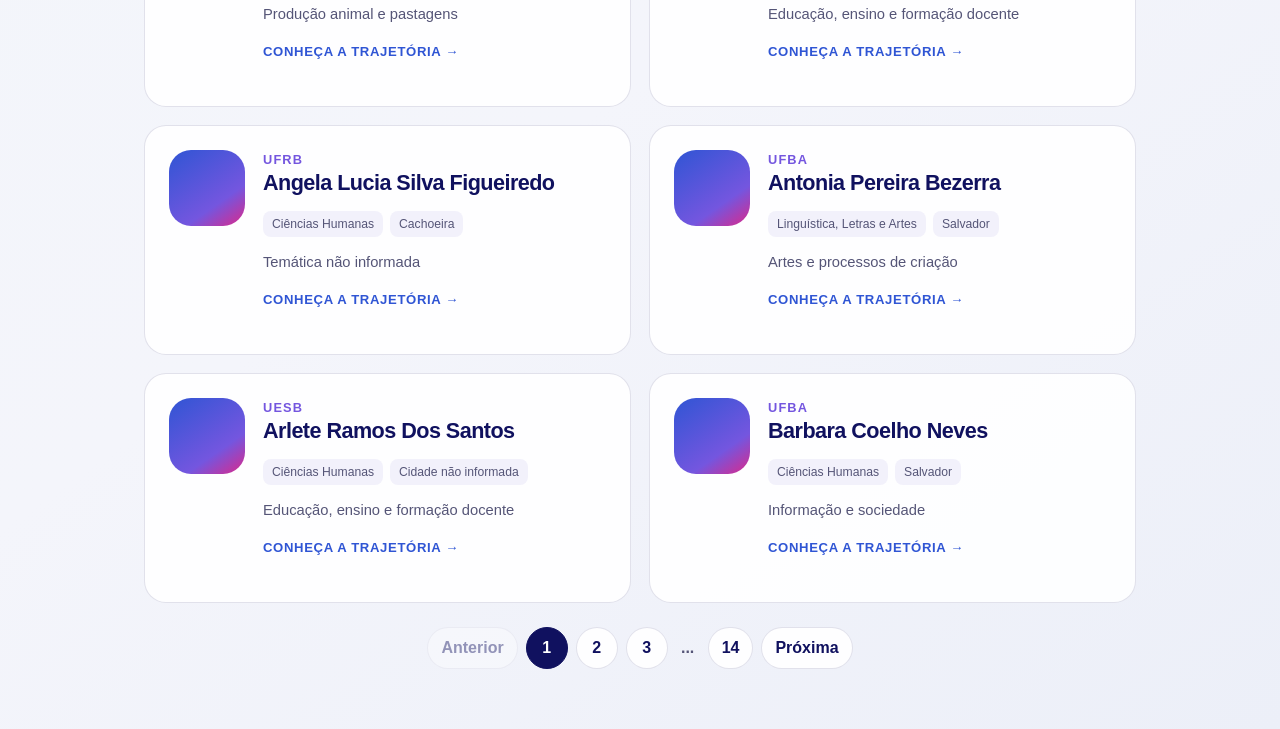
==== commit d2412c4f: "Ajusta feedbacks da equipe do observatorio" ====
--- a/cientistas.html
+++ b/cientistas.html
@@ -49,6 +49,7 @@
       <section aria-labelledby="results-title">
         <div class="results-heading"><h2 id="results-title">Pesquisadoras</h2><p id="result-count" aria-live="polite"></p></div>
         <div class="researcher-grid" id="researcher-grid"></div>
+        <nav class="pagination" id="researcher-pagination" aria-label="Paginação de pesquisadoras"></nav>
       </section>
     </main>
   </body>
--- a/internal.css
+++ b/internal.css
@@ -132,15 +132,71 @@
 .empty-state { grid-column: 1/-1; padding: 60px 24px; text-align: center; background: rgba(255,255,255,.7); border: 1px solid var(--line); border-radius: var(--radius); }
 .empty-state h3 { margin: 0 0 8px; color: var(--blue-deep); }
 
+.pagination {
+  margin-top: 24px;
+  display: flex;
+  flex-wrap: wrap;
+  align-items: center;
+  justify-content: center;
+  gap: 8px;
+}
+
+.pagination button,
+.pagination__ellipsis {
+  min-width: 42px;
+  min-height: 42px;
+  padding: 0 13px;
+  display: inline-flex;
+  align-items: center;
+  justify-content: center;
+  color: var(--blue-deep);
+  background: rgba(255,255,255,.9);
+  border: 1px solid var(--line);
+  border-radius: 999px;
+  font-weight: 800;
+}
+
+.pagination button {
+  cursor: pointer;
+  transition: transform .18s ease, box-shadow .18s ease, background .18s ease;
+}
+
+.pagination button:hover,
+.pagination button:focus-visible {
+  transform: translateY(-2px);
+  box-shadow: var(--shadow);
+}
+
+.pagination button.is-active {
+  color: white;
+  background: var(--blue-deep);
+  border-color: var(--blue-deep);
+}
+
+.pagination button:disabled {
+  cursor: default;
+  opacity: .42;
+  transform: none;
+  box-shadow: none;
+}
+
+.pagination__ellipsis {
+  min-width: 24px;
+  padding-inline: 4px;
+  color: var(--ink-soft);
+  background: transparent;
+  border-color: transparent;
+}
+
 .institution-picker { margin-top: 22px; }
 .institution-grid {
   display: grid;
-  grid-template-columns: repeat(auto-fit, minmax(136px, 1fr));
-  gap: 12px;
+  grid-template-columns: repeat(6, minmax(0, 1fr));
+  gap: 10px;
 }
 .institution-tile {
-  min-height: 150px;
-  padding: 16px 12px;
+  min-height: 124px;
+  padding: 12px 9px;
   display: flex;
   flex-direction: column;
   align-items: center;
@@ -152,20 +208,29 @@
   border: 1px solid var(--line);
   border-radius: 18px;
   cursor: pointer;
-  transition: transform .22s ease, box-shadow .22s ease, border-color .22s ease;
+  transition: transform .22s ease, box-shadow .22s ease, border-color .22s ease, background .22s ease;
 }
 .institution-tile:hover,
-.institution-tile:focus-visible,
-.institution-tile.is-active {
+.institution-tile:focus-visible {
   border-color: rgba(116,86,223,.48);
   box-shadow: var(--shadow);
   transform: translateY(-2px);
 }
+
+.institution-tile.is-active {
+  color: white;
+  background: linear-gradient(135deg, var(--blue-deep), var(--violet) 68%, var(--magenta));
+  border-color: transparent;
+  box-shadow: 0 18px 42px rgba(32,27,101,.18);
+}
+
 .institution-tile__mark {
-  width: 58px;
-  height: 58px;
+  width: 54px;
+  height: 54px;
   display: grid;
   place-items: center;
+  position: relative;
+  overflow: hidden;
   color: white;
   background: linear-gradient(145deg, var(--blue-deep), var(--violet) 70%, var(--magenta));
   border-radius: 16px;
@@ -173,15 +238,28 @@
   font-weight: 900;
   line-height: 1;
 }
+.institution-tile__mark img {
+  width: 84%;
+  height: 84%;
+  object-fit: contain;
+}
+.institution-tile__mark.has-logo {
+  color: var(--blue-deep);
+  background: linear-gradient(145deg, #ffffff, #edf3ff);
+  border: 1px solid rgba(116,86,223,.2);
+}
+.institution-tile__mark.has-logo > span { display: none; }
 .institution-tile strong {
   color: var(--blue-deep);
-  font-size: .94rem;
+  font-size: .88rem;
   line-height: 1.08;
 }
+.institution-tile.is-active strong,
+.institution-tile.is-active > span:last-child { color: white; }
 .institution-tile > span:last-child {
   max-width: 100%;
   color: var(--ink-soft);
-  font-size: .72rem;
+  font-size: .66rem;
   font-weight: 700;
   line-height: 1.2;
 }
@@ -190,13 +268,23 @@
 .chip { min-height: 52px; padding: 0 18px; flex: 0 1 auto; color: var(--ink-soft); background: white; border: 1px solid var(--line); border-radius: 999px; font-weight: 700; cursor: pointer; }
 .chip.is-active { color: white; background: var(--blue-deep); border-color: var(--blue-deep); }
 
-.theme-grid, .territory-grid { display: grid; grid-template-columns: repeat(2, minmax(0,1fr)); gap: 18px; margin-top: 25px; }
-.explore-card { min-height: 220px; padding: 26px; display: flex; flex-direction: column; align-items: flex-start; color: var(--ink); text-align: left; background: white; border: 1px solid var(--line); border-radius: var(--radius); cursor: pointer; transition: .24s ease; }
-.explore-card:hover, .explore-card:focus-visible, .explore-card.is-active { transform: translateY(-4px); box-shadow: var(--shadow); border-color: rgba(116,86,223,.45); }
+.theme-grid, .territory-grid { display: grid; grid-template-columns: repeat(2, minmax(0,1fr)); gap: 14px; margin-top: 22px; }
+.explore-card { min-height: 156px; padding: 20px; display: flex; flex-direction: column; align-items: flex-start; color: var(--ink); text-align: left; background: white; border: 1px solid var(--line); border-radius: 20px; cursor: pointer; transition: transform .24s ease, box-shadow .24s ease, border-color .24s ease, background .24s ease, color .24s ease; }
+.explore-card:hover, .explore-card:focus-visible { transform: translateY(-3px); box-shadow: var(--shadow); border-color: rgba(116,86,223,.45); }
+.explore-card.is-active {
+  color: white;
+  background: linear-gradient(135deg, var(--blue-deep), var(--violet) 72%, var(--magenta));
+  border-color: transparent;
+  box-shadow: 0 18px 42px rgba(32,27,101,.18);
+  transform: translateY(-2px);
+}
 .explore-card__icon { width: 52px; height: 52px; display: grid; place-items: center; color: var(--violet); background: #f0edff; border-radius: 15px; font-size: 1.45rem; }
-.explore-card h3 { margin: 18px 0 8px; color: var(--blue-deep); font-size: 1.25rem; line-height: 1.18; }
+.explore-card h3 { margin: 0 0 8px; color: var(--blue-deep); font-size: 1.15rem; line-height: 1.18; }
 .explore-card p { margin: 0; color: var(--ink-soft); line-height: 1.4; }
-.explore-card__footer { width: 100%; margin-top: auto; padding-top: 20px; display: flex; justify-content: space-between; color: var(--blue); font-size: .82rem; font-weight: 800; text-transform: uppercase; }
+.explore-card.is-active h3,
+.explore-card.is-active p,
+.explore-card.is-active .explore-card__footer { color: white; }
+.explore-card__footer { width: 100%; margin-top: auto; padding-top: 16px; display: flex; justify-content: space-between; color: var(--blue); font-size: .78rem; font-weight: 800; text-transform: uppercase; }
 
 .theme-selection { margin-top: 34px; scroll-margin-top: 28px; }
 .researcher-icon-grid {
@@ -361,10 +449,12 @@
   height: 39.48%;
   overflow: hidden;
   border-radius: 2.05cqw;
-  background: transparent;
+  background: linear-gradient(145deg, #eef3ff, #dfe8ff);
 }
 
 .paulo-template__photo img {
+  position: relative;
+  z-index: 2;
   width: 100%;
   height: 100%;
   display: block;
@@ -372,10 +462,23 @@
   object-position: center top;
 }
 
-.paulo-template__photo.is-empty { display: none; }
+.paulo-template__photo-fallback {
+  position: absolute;
+  inset: 0;
+  z-index: 1;
+  display: grid;
+  place-items: center;
+  color: #10115f;
+  font-size: clamp(2.2rem, 13cqw, 7.6rem);
+  font-weight: 950;
+  letter-spacing: 0;
+}
 
 .paulo-template__field,
-.paulo-template__name {
+.paulo-template__name,
+.paulo-template__info-card,
+.paulo-template__metric-card,
+.paulo-template__metrics-mask {
   position: absolute;
   z-index: 3;
   margin: 0;
@@ -388,14 +491,18 @@
 }
 
 .paulo-template__name {
-  left: 49.05%;
-  top: 13.75%;
-  width: 43.7%;
-  height: 6.95%;
-  padding: 0 1.9cqw 0 1.45cqw;
+  left: 45.7%;
+  top: 13.4%;
+  width: 49.95%;
+  height: 7.55%;
+  padding: .75cqw 2.25cqw .8cqw 1.85cqw;
   display: flex;
   flex-direction: column;
   justify-content: center;
+  background: linear-gradient(145deg, #ffffff, #f4f8ff);
+  border: 1px solid rgba(255,255,255,.92);
+  border-radius: 1.45cqw;
+  box-shadow: 0 .55cqw 1.35cqw rgba(20,22,95,.08), inset 0 0 0 1px rgba(116,86,223,.06);
 }
 
 .paulo-template__name strong {
@@ -474,6 +581,10 @@
 }
 
 .paulo-template__love-button.is-loved svg { fill: currentColor; }
+.paulo-template__love-button:disabled {
+  cursor: default;
+  opacity: .92;
+}
 .paulo-template__love-button.is-pulsing { animation: love-pop .42s ease; }
 
 .paulo-template__field {
@@ -497,41 +608,106 @@
 
 .paulo-template__field.is-empty { visibility: hidden; }
 
+.paulo-template__info-card {
+  z-index: 6;
+  display: flex;
+  align-items: center;
+  gap: 1.45cqw;
+  background: linear-gradient(145deg, #ffffff, #f4f8ff);
+  border: 1px solid rgba(255,255,255,.92);
+  border-radius: 1.35cqw;
+  box-shadow: 0 .55cqw 1.25cqw rgba(20,22,95,.08), inset 0 0 0 1px rgba(116,86,223,.05);
+}
+
+.paulo-template__info-icon {
+  width: clamp(1.55rem, 5.1cqw, 3.05rem);
+  height: clamp(1.55rem, 5.1cqw, 3.05rem);
+  flex: 0 0 auto;
+  display: grid;
+  place-items: center;
+  color: #1015a8;
+}
+
+.paulo-template__info-icon svg {
+  width: 100%;
+  height: 100%;
+  fill: none;
+  stroke: currentColor;
+  stroke-width: 2.25;
+  stroke-linecap: round;
+  stroke-linejoin: round;
+}
+
+.paulo-template__info-copy {
+  min-width: 0;
+  display: flex;
+  flex-direction: column;
+  gap: .45cqw;
+}
+
+.paulo-template__info-label {
+  color: #2721a4;
+  font-size: clamp(.48rem, 1.28cqw, .76rem);
+  font-weight: 900;
+  line-height: 1;
+}
+
+.paulo-template__info-copy strong {
+  display: -webkit-box;
+  -webkit-box-orient: vertical;
+  color: var(--blue-deep);
+  font-size: clamp(.66rem, 2.02cqw, 1.2rem);
+  font-weight: 900;
+  line-height: 1.08;
+  overflow: hidden;
+  overflow-wrap: break-word;
+  text-wrap: balance;
+  -webkit-line-clamp: 2;
+}
+
+.paulo-template__info-card.is-medium .paulo-template__info-copy strong {
+  font-size: clamp(.58rem, 1.68cqw, 1rem);
+}
+
+.paulo-template__info-card.is-long .paulo-template__info-copy strong {
+  font-size: clamp(.5rem, 1.36cqw, .82rem);
+  line-height: 1.12;
+}
+
 .paulo-template__area {
-  left: 54%;
-  top: 24.7%;
-  width: 16.6%;
-  height: 4.25%;
-  line-height: 1.08;
-  overflow-wrap: normal;
-  text-wrap: wrap;
-  hyphens: none;
-  -webkit-line-clamp: 2;
+  z-index: 6;
+  left: 45.65%;
+  top: 21.58%;
+  width: 24.25%;
+  height: 7.2%;
+  padding: 1.25cqw 1.2cqw 1.15cqw 1.45cqw;
 }
 
 .paulo-template__degree {
-  left: 79.2%;
-  top: 24.68%;
-  width: 15.2%;
-  height: 4.15%;
-  line-height: 1.08;
-  overflow-wrap: normal;
-  -webkit-line-clamp: 2;
+  z-index: 6;
+  left: 70.35%;
+  top: 21.58%;
+  width: 25.25%;
+  height: 7.2%;
+  padding: 1.25cqw 1.15cqw 1.15cqw 1.45cqw;
 }
 
 .paulo-template__bio {
-  left: 48.25%;
-  top: 29.85%;
-  width: 44.2%;
-  height: 13.35%;
-  padding: 2.65cqw 2.45cqw 1.95cqw;
+  left: 45.65%;
+  top: 28.72%;
+  width: 49.95%;
+  height: 14.25%;
+  padding: 2.35cqw 2.2cqw 1.65cqw;
+  z-index: 5;
   display: block;
   overflow-x: hidden;
   overflow-y: auto;
   color: #26215f;
-  background: linear-gradient(145deg, #fbfdff, #f4f7ff);
+  background: linear-gradient(145deg, #ffffff, #f4f8ff);
+  border: 1px solid rgba(255,255,255,.92);
   border-radius: 1.45cqw;
-  font-size: clamp(.62rem, 1.78cqw, 1.04rem);
+  box-shadow: 0 .55cqw 1.25cqw rgba(20,22,95,.08), inset 0 0 0 1px rgba(116,86,223,.05);
+  font-size: clamp(.62rem, 1.64cqw, .98rem);
   font-weight: 720;
   line-height: 1.34;
   overflow-wrap: break-word;
@@ -544,37 +720,74 @@
 }
 
 .paulo-template__bio.is-medium {
-  font-size: clamp(.62rem, 1.78cqw, 1.04rem);
+  font-size: clamp(.62rem, 1.64cqw, .98rem);
 }
 
 .paulo-template__bio.is-long {
-  font-size: clamp(.62rem, 1.78cqw, 1.04rem);
+  font-size: clamp(.62rem, 1.64cqw, .98rem);
 }
 
 .paulo-template__bio::-webkit-scrollbar { width: .65cqw; }
 .paulo-template__bio::-webkit-scrollbar-track { background: rgba(16,17,95,.06); border-radius: 999px; }
 .paulo-template__bio::-webkit-scrollbar-thumb { background: rgba(116,86,223,.46); border-radius: 999px; }
 
-.paulo-template__metric-caption {
+.paulo-template__metrics-mask {
+  z-index: 3;
+  left: 3.65%;
+  top: 57.55%;
+  width: 90.15%;
+  height: 19.2%;
+  background: #eef4ff;
+  border-radius: 1.5cqw;
+}
+
+.paulo-template__metrics-mask--count1,
+.paulo-template__metrics-mask--count2,
+.paulo-template__metrics-mask--count3 {
+  top: 58.05%;
+  height: 15.2%;
+}
+
+.paulo-template__metric-card {
   position: absolute;
-  z-index: 4;
-  top: 57.45%;
-  height: 5.55%;
-  padding: 0 .75cqw;
+  z-index: 5;
+  top: 58.7%;
+  height: 13.35%;
+  display: grid;
+  grid-template-rows: auto 1fr;
+  align-items: stretch;
+  gap: .45cqw;
+  padding: 1.35cqw 1.35cqw 1.25cqw;
+  background: linear-gradient(145deg, #ffffff, #f4f8ff);
+  border: 1px solid rgba(255,255,255,.92);
+  border-radius: 1.35cqw;
+  box-shadow: 0 .55cqw 1.35cqw rgba(20,22,95,.08), inset 0 0 0 1px rgba(116,86,223,.05);
+}
+
+.paulo-template__metric-card--count1-0,
+.paulo-template__metric-card--count2-0,
+.paulo-template__metric-card--count2-1,
+.paulo-template__metric-card--count3-0,
+.paulo-template__metric-card--count3-1,
+.paulo-template__metric-card--count3-2 {
+  top: 59.15%;
+  height: 11.95%;
+}
+
+.paulo-template__metric-head {
+  min-width: 0;
   display: flex;
   align-items: center;
-  gap: .8cqw;
+  gap: .75cqw;
   color: #10115f;
-  background: linear-gradient(145deg, #fbfdff, #f4f7ff);
-  border-radius: 1.15cqw;
-  font-size: clamp(.52rem, 1.45cqw, .86rem);
+  font-size: clamp(.64rem, 1.52cqw, .92rem);
   font-weight: 900;
-  line-height: 1.04;
-}
-
-.paulo-template__metric-caption svg {
-  width: clamp(1rem, 3.2cqw, 1.9rem);
-  height: clamp(1rem, 3.2cqw, 1.9rem);
+  line-height: 1.08;
+}
+
+.paulo-template__metric-head svg {
+  width: clamp(1.08rem, 3cqw, 1.78rem);
+  height: clamp(1.08rem, 3cqw, 1.78rem);
   flex: 0 0 auto;
   fill: none;
   stroke: currentColor;
@@ -583,84 +796,72 @@
   stroke-linejoin: round;
 }
 
-.paulo-template__metric-caption span {
+.paulo-template__metric-head span {
   display: block;
   min-width: 0;
+  max-width: 100%;
   overflow-wrap: break-word;
-}
-
-.paulo-template__metric-caption--publications {
-  left: 6.2%;
-  width: 20.6%;
-}
-
-.paulo-template__metric-caption--citations {
-  left: 37.2%;
-  width: 20.7%;
-}
-
-.paulo-template__metric-caption--hindex {
-  left: 68.8%;
-  width: 20.7%;
+  text-wrap: balance;
+}
+
+.paulo-template__metric-card strong {
+  display: block;
+  align-self: center;
+  justify-self: center;
+  color: #10115f;
+  font-size: clamp(1.8rem, 5.6cqw, 3.25rem);
+  font-weight: 950;
+  line-height: 1;
+  text-align: center;
+  transform: translateY(-.35cqw);
+}
+
+.paulo-template__metric-card--count1-0 {
+  left: 37.55%;
+  width: 24.9%;
+}
+
+.paulo-template__metric-card--count2-0 {
+  left: 21.2%;
+  width: 24.9%;
+}
+
+.paulo-template__metric-card--count2-1 {
+  left: 53.9%;
+  width: 24.9%;
+}
+
+.paulo-template__metric-card--count3-0 {
+  left: 4.4%;
+  width: 24.9%;
+}
+
+.paulo-template__metric-card--count3-1 {
+  left: 37.55%;
+  width: 24.9%;
+}
+
+.paulo-template__metric-card--count3-2 {
+  left: 70.7%;
+  width: 24.9%;
 }
 
 .paulo-template__institution {
-  left: 55.7%;
-  top: 46.05%;
-  width: 36.5%;
-  height: 4.35%;
-  line-height: 1.14;
-  -webkit-line-clamp: 2;
+  z-index: 6;
+  left: 45.65%;
+  top: 43.95%;
+  width: 49.95%;
+  height: 6.45%;
+  padding: 1.1cqw 2.15cqw 1.1cqw 1.55cqw;
 }
 
 .paulo-template__city {
-  left: 55.7%;
-  top: 53.85%;
-  width: 36.5%;
-  height: 2.65%;
-  line-height: 1.12;
-  -webkit-line-clamp: 1;
-}
-
-.paulo-template__publications,
-.paulo-template__citations,
-.paulo-template__hindex {
-  top: 65.25%;
-  height: 5.2%;
-  display: grid;
-  place-items: center;
-  color: #10115f;
-  font-size: clamp(1.55rem, 5.4cqw, 3.2rem);
-  font-weight: 950;
-  line-height: .9;
-  text-align: center;
-}
-
-.paulo-template__publications.is-medium,
-.paulo-template__citations.is-medium,
-.paulo-template__hindex.is-medium {
-  font-size: clamp(.95rem, 3.35cqw, 2rem);
-}
-
-.paulo-template__publications.is-long,
-.paulo-template__citations.is-long,
-.paulo-template__hindex.is-long {
-  font-size: clamp(.78rem, 2.65cqw, 1.58rem);
-}
-
-.paulo-template__publications {
-  left: 7.2%;
-  width: 22.2%;
-}
-
-.paulo-template__citations {
-  left: 38.2%;
-  width: 22.2%;
-}
-
-.paulo-template__hindex {
-  left: 69.6%;
-  width: 22.2%;
+  z-index: 6;
+  left: 45.65%;
+  top: 50.72%;
+  width: 49.95%;
+  height: 6.45%;
+  padding: 1.1cqw 2.15cqw 1.1cqw 1.55cqw;
 }
 
 .paulo-template__post {
@@ -1093,6 +1294,142 @@
 .numbers-hero h1 { margin: 0; max-width: 890px; font-size: clamp(3.5rem, 8vw, 7rem); line-height: .88; }
 .numbers-hero__lead { max-width: 760px; margin: 30px 0 0; color: var(--ink); font-size: clamp(1.25rem, 2.4vw, 1.65rem); font-weight: 650; line-height: 1.4; }
 .numbers-hero__context { max-width: 680px; margin: 16px 0 0; color: var(--ink-soft); font-size: 1rem; line-height: 1.55; }
+
+.numbers-gallery {
+  position: relative;
+  margin-top: clamp(-38px, -4vh, -18px);
+  padding: clamp(18px, 2.4vw, 30px);
+  overflow: hidden;
+  background:
+    linear-gradient(145deg, rgba(255,255,255,.94), rgba(245,247,255,.86)),
+    radial-gradient(circle at 86% 9%, rgba(219,41,139,.14), transparent 22rem);
+  border: 1px solid rgba(35,32,99,.12);
+  border-radius: 30px;
+  box-shadow: 0 24px 70px rgba(32, 27, 101, .1);
+}
+
+.numbers-gallery::before {
+  content: "";
+  position: absolute;
+  inset: auto -8% -18% -8%;
+  height: 34%;
+  pointer-events: none;
+  background: linear-gradient(90deg, rgba(86,70,224,.14), rgba(219,41,139,.11), rgba(47,85,212,.09));
+  filter: blur(34px);
+}
+
+.numbers-gallery__header {
+  position: relative;
+  z-index: 1;
+  display: grid;
+  grid-template-columns: 1fr;
+  gap: clamp(18px, 3vw, 26px);
+  align-items: start;
+  margin-bottom: clamp(18px, 3vw, 30px);
+}
+
+.numbers-gallery__header h2 {
+  margin: 0;
+  color: var(--blue-deep);
+  font-size: clamp(2rem, 4vw, 3.4rem);
+  line-height: 1;
+  letter-spacing: -.045em;
+}
+
+.numbers-gallery__header p {
+  max-width: 660px;
+  margin: 14px 0 0;
+  color: var(--ink-soft);
+  font-size: clamp(.98rem, 1.55vw, 1.15rem);
+  line-height: 1.55;
+}
+
+.numbers-gallery__album {
+  justify-self: stretch;
+  width: 100%;
+  padding: 10px;
+  display: grid;
+  grid-template-columns: repeat(3, minmax(0, 1fr));
+  gap: 10px;
+  background: rgba(255,255,255,.7);
+  border: 1px solid rgba(116,86,223,.18);
+  border-radius: 20px;
+  box-shadow: inset 0 0 0 1px rgba(255,255,255,.75);
+}
+
+.numbers-gallery__thumb {
+  min-height: 96px;
+  padding: 8px;
+  display: grid;
+  grid-template-columns: 64px 1fr;
+  gap: 10px;
+  align-items: center;
+  color: var(--blue-deep);
+  text-align: left;
+  background: white;
+  border: 2px solid rgba(116,86,223,.16);
+  border-radius: 15px;
+  box-shadow: 0 10px 25px rgba(32,27,101,.08);
+  cursor: pointer;
+  transition: border-color .2s ease, box-shadow .2s ease, transform .2s ease;
+}
+
+.numbers-gallery__thumb:hover,
+.numbers-gallery__thumb:focus-visible,
+.numbers-gallery__thumb.is-active {
+  border-color: rgba(116,86,223,.55);
+  box-shadow: 0 14px 30px rgba(32,27,101,.12);
+}
+
+.numbers-gallery__thumb:hover,
+.numbers-gallery__thumb:focus-visible {
+  transform: translateY(-2px);
+}
+
+.numbers-gallery__thumb.is-active {
+  cursor: default;
+}
+
+.numbers-gallery__thumb img {
+  width: 64px;
+  aspect-ratio: 3 / 4;
+  display: block;
+  object-fit: cover;
+  object-position: top;
+  border-radius: 10px;
+}
+
+.numbers-gallery__thumb span {
+  font-size: .9rem;
+  font-weight: 850;
+  line-height: 1.15;
+}
+
+.numbers-gallery__stage {
+  position: relative;
+  z-index: 1;
+  margin: 0;
+  padding: clamp(10px, 1.8vw, 18px);
+  background:
+    linear-gradient(180deg, rgba(255,255,255,.82), rgba(245,248,255,.9)),
+    #eef4ff;
+  border: 1px solid rgba(35,32,99,.1);
+  border-radius: 24px;
+  box-shadow: inset 0 1px 0 rgba(255,255,255,.86);
+}
+
+.numbers-gallery__stage img {
+  width: min(100%, 980px);
+  max-height: none;
+  margin: 0 auto;
+  display: block;
+  border-radius: 18px;
+  box-shadow: 0 18px 48px rgba(32,27,101,.12);
+  opacity: 1;
+  transition: opacity .18s ease;
+}
+
+.numbers-gallery__stage img.is-switching { opacity: .35; }
 .data-status { min-height: 58px; width: max-content; max-width: 100%; margin-top: 28px; padding: 0 18px; display: flex; align-items: center; gap: 11px; color: var(--violet); background: white; border: 1px solid var(--line); border-radius: 999px; font-weight: 750; }
 .data-status__pulse { width: 10px; height: 10px; background: var(--magenta); border-radius: 50%; animation: data-pulse 1s ease infinite alternate; }
 .data-status.is-error { width: min(100%, 680px); padding: 18px 22px; flex-direction: column; align-items: flex-start; color: #8a235f; border-radius: 16px; }
@@ -1219,12 +1556,17 @@
   .top-actions .button-label { display: none; }
   .touch-button { padding-inline: 15px; }
   .filter-grid, .indicator-grid { grid-template-columns: repeat(2,1fr); }
+  .institution-grid { grid-template-columns: repeat(3, minmax(0, 1fr)); }
   .researcher-grid, .theme-grid, .territory-grid { grid-template-columns: 1fr; }
   .search-row { grid-template-columns: 1fr; }
   .profile-head { grid-template-columns: 1fr; }
   .profile-avatar { width: 140px; height: 140px; border-radius: 32px; }
   .research-tags, .profile-indicators { grid-template-columns: 1fr; }
   .portrait-grid { grid-template-columns: repeat(2,1fr); }
+  .numbers-gallery__header { grid-template-columns: 1fr; }
+  .numbers-gallery__album { justify-self: stretch; width: 100%; grid-template-columns: repeat(3, minmax(0, 1fr)); align-items: stretch; }
+  .numbers-gallery__thumb { min-height: 124px; grid-template-columns: 1fr; align-content: start; }
+  .numbers-gallery__thumb img { width: min(100%, 92px); }
   .science-production { grid-template-columns: 1fr; }
   .article-total { grid-row: auto; }
   .publication-secondary { grid-column: auto; }
@@ -1257,6 +1599,12 @@
   .researcher-card { grid-template-columns: 58px 1fr; padding: 18px; }
   .avatar { width: 58px; height: 58px; border-radius: 16px; }
   .portrait-grid, .technology-notes, .publication-secondary { grid-template-columns: 1fr; }
+  .numbers-gallery { padding: 12px; border-radius: 22px; }
+  .numbers-gallery__album { grid-template-columns: 1fr; }
+  .numbers-gallery__thumb { min-height: 96px; grid-template-columns: 58px 1fr; align-content: center; }
+  .numbers-gallery__thumb img { width: 58px; }
+  .numbers-gallery__stage { padding: 8px; border-radius: 18px; }
+  .numbers-gallery__stage img { border-radius: 13px; }
   .portrait-stat { min-height: 240px; }
   .science-production { padding: 32px 22px; border-radius: 26px; }
   .article-total { align-items: flex-start; flex-direction: column; }
